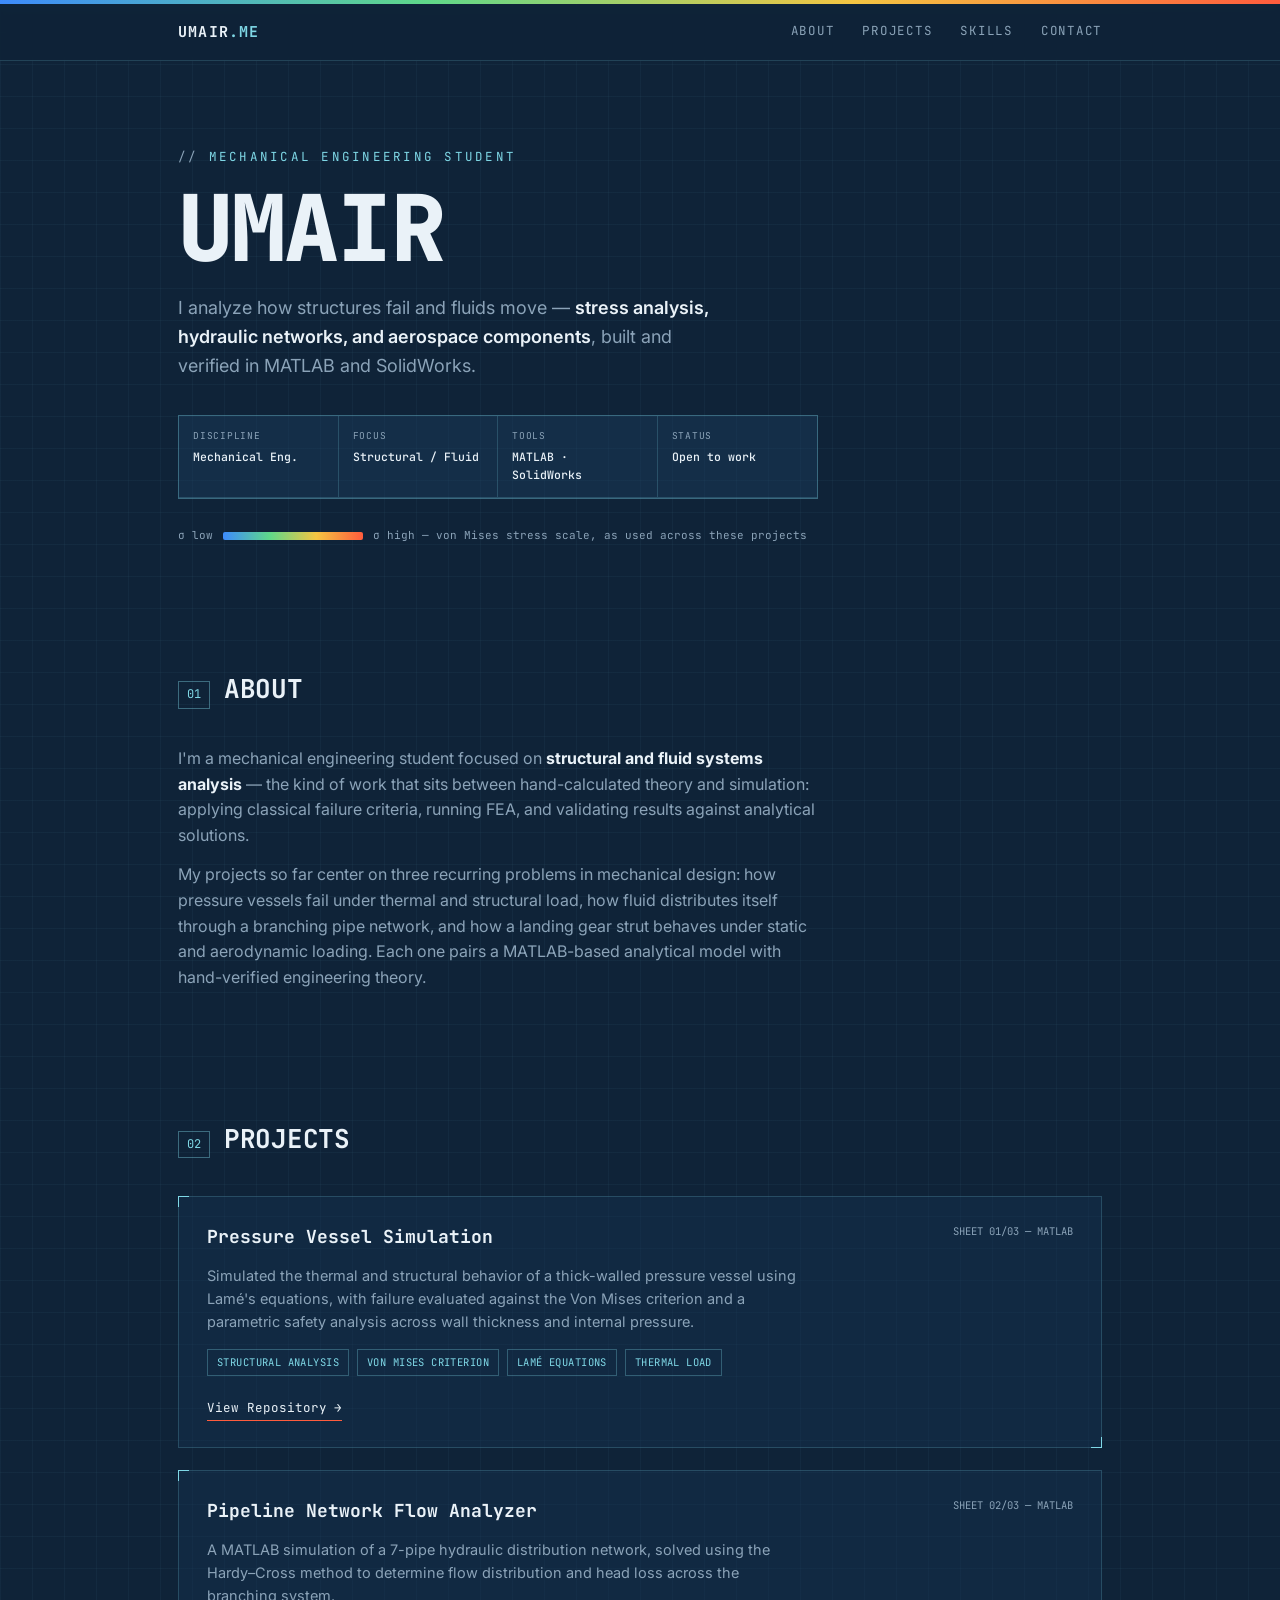
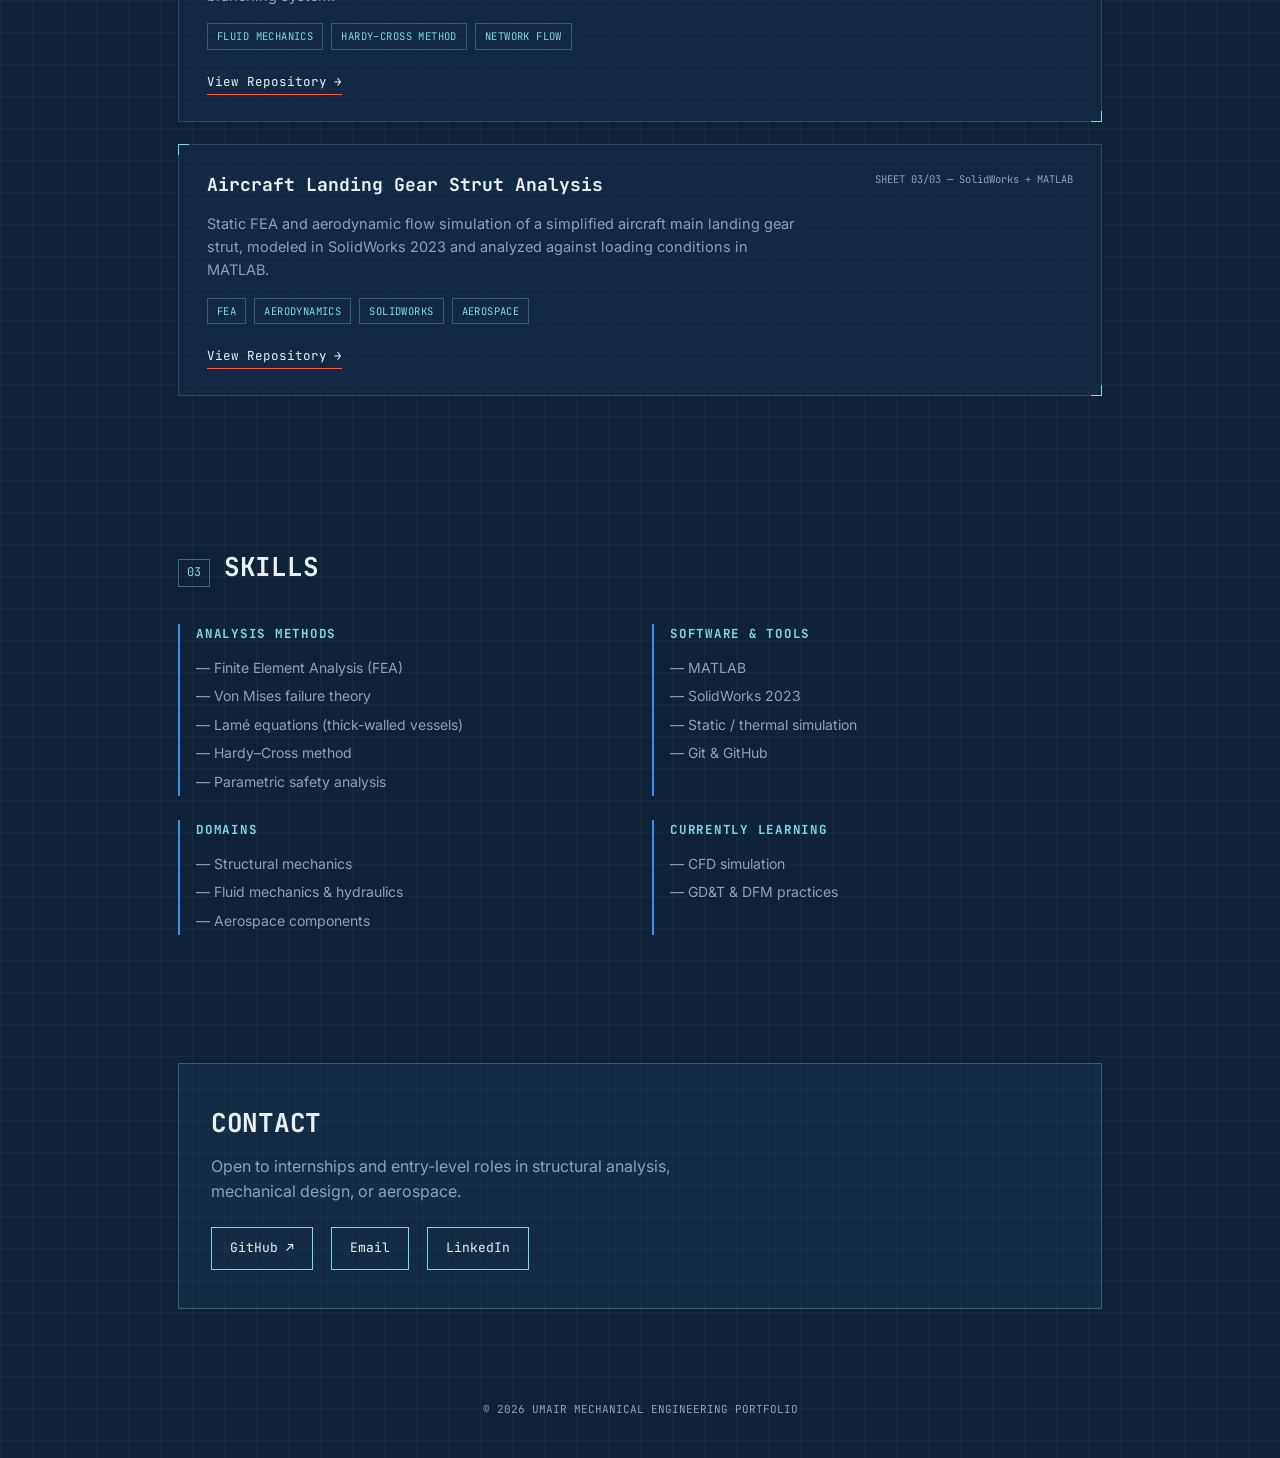
==== index.html @ 6830375a "Add files via upload" ====
<!DOCTYPE html>
<html lang="en">
<head>
<meta charset="UTF-8">
<meta name="viewport" content="width=device-width, initial-scale=1.0">
<title>Umair — Mechanical Engineering Portfolio</title>
<link rel="preconnect" href="https://fonts.googleapis.com">
<link href="https://fonts.googleapis.com/css2?family=JetBrains+Mono:wght@400;500;700;800&family=Inter:wght@400;500;600&display=swap" rel="stylesheet">
<style>
  :root{
    --navy-deep:#0f2338;
    --navy:#153450;
    --navy-light:#1d4266;
    --line:#eaf2f8;
    --cyan:#7fd8e6;
    --steel:#8ba3b8;
    --stress-cold:#3d8bfd;
    --stress-mid:#5fd88a;
    --stress-warm:#f4c542;
    --stress-hot:#ff5c3d;
    --font-mono:'JetBrains Mono', 'Courier New', monospace;
    --font-body:'Inter', -apple-system, sans-serif;
  }

  *{margin:0;padding:0;box-sizing:border-box;}

  @media (prefers-reduced-motion: reduce){
    *{animation-duration:0.01ms !important; transition-duration:0.01ms !important;}
  }

  html{scroll-behavior:smooth;}

  body{
    background:var(--navy-deep);
    color:var(--line);
    font-family:var(--font-body);
    line-height:1.6;
    background-image:
      linear-gradient(rgba(127,216,230,0.045) 1px, transparent 1px),
      linear-gradient(90deg, rgba(127,216,230,0.045) 1px, transparent 1px);
    background-size:32px 32px;
  }

  a{color:inherit;text-decoration:none;}
  a:focus-visible, button:focus-visible{
    outline:2px solid var(--cyan);
    outline-offset:3px;
  }

  .stress-bar{
    height:4px;
    width:100%;
    background:linear-gradient(90deg, var(--stress-cold), var(--stress-mid), var(--stress-warm), var(--stress-hot));
  }

  .wrap{max-width:980px; margin:0 auto; padding:0 28px;}

  /* NAV */
  header.nav{
    position:sticky; top:0; z-index:50;
    background:rgba(15,35,56,0.92);
    backdrop-filter:blur(6px);
    border-bottom:1px solid rgba(127,216,230,0.18);
  }
  .nav-inner{
    display:flex; align-items:center; justify-content:space-between;
    padding:16px 28px;
    max-width:980px; margin:0 auto;
  }
  .nav-logo{
    font-family:var(--font-mono); font-weight:700; letter-spacing:0.08em;
    font-size:15px; color:var(--line);
  }
  .nav-logo span{color:var(--cyan);}
  nav.links{display:flex; gap:28px;}
  nav.links a{
    font-family:var(--font-mono); font-size:12.5px; letter-spacing:0.06em;
    color:var(--steel); text-transform:uppercase;
    position:relative; padding-bottom:3px;
    transition:color 0.2s;
  }
  nav.links a:hover{color:var(--line);}
  nav.links a::after{
    content:''; position:absolute; left:0; bottom:-3px; height:2px; width:0;
    background:linear-gradient(90deg, var(--stress-cold), var(--stress-hot));
    transition:width 0.25s;
  }
  nav.links a:hover::after{width:100%;}

  /* HERO */
  .hero{padding:86px 0 60px;}
  .eyebrow{
    font-family:var(--font-mono); font-size:12.5px; letter-spacing:0.18em;
    color:var(--cyan); text-transform:uppercase; margin-bottom:18px;
    display:flex; align-items:center; gap:10px;
  }
  .eyebrow::before{content:'//'; color:var(--steel);}
  h1.name{
    font-family:var(--font-mono); font-weight:800;
    font-size:clamp(48px, 9vw, 92px);
    line-height:0.95; letter-spacing:-0.02em;
    color:var(--line);
    margin-bottom:22px;
  }
  .tagline{
    font-size:18px; color:var(--steel); max-width:560px; margin-bottom:34px;
  }
  .tagline strong{color:var(--line); font-weight:600;}

  /* TITLE BLOCK - signature element */
  .title-block{
    border:1px solid rgba(127,216,230,0.35);
    background:rgba(29,66,102,0.35);
    display:grid;
    grid-template-columns:repeat(4, 1fr);
    max-width:640px;
    font-family:var(--font-mono);
    font-size:11.5px;
  }
  .title-block .cell{
    padding:12px 14px;
    border-right:1px solid rgba(127,216,230,0.2);
    border-bottom:1px solid rgba(127,216,230,0.2);
  }
  .title-block .cell:nth-child(4n){border-right:none;}
  .title-block .label{
    color:var(--steel); text-transform:uppercase; letter-spacing:0.08em;
    font-size:9.5px; margin-bottom:5px;
  }
  .title-block .val{color:var(--line); font-weight:500;}

  .legend{
    display:flex; align-items:center; gap:10px; margin-top:28px;
    font-family:var(--font-mono); font-size:11px; color:var(--steel);
  }
  .legend .bar{width:140px; height:8px; border-radius:2px;
    background:linear-gradient(90deg, var(--stress-cold), var(--stress-mid), var(--stress-warm), var(--stress-hot));}

  section{padding:64px 0;}
  .section-head{
    display:flex; align-items:baseline; gap:14px; margin-bottom:36px;
  }
  .sheet-no{
    font-family:var(--font-mono); font-size:12px; color:var(--cyan);
    border:1px solid rgba(127,216,230,0.4); padding:3px 8px;
  }
  h2{
    font-family:var(--font-mono); font-size:26px; letter-spacing:-0.01em;
    text-transform:uppercase;
  }

  /* ABOUT */
  .about-text{max-width:640px; color:var(--steel); font-size:16px;}
  .about-text p + p{margin-top:14px;}
  .about-text strong{color:var(--line);}

  /* PROJECTS */
  .project{
    border:1px solid rgba(127,216,230,0.2);
    background:rgba(21,52,80,0.4);
    margin-bottom:22px;
    position:relative;
    transition:border-color 0.25s, transform 0.25s;
  }
  .project:hover{border-color:rgba(127,216,230,0.55); transform:translateY(-2px);}
  .project::before, .project::after{
    content:''; position:absolute; width:10px; height:10px;
    border-top:1px solid var(--cyan); border-left:1px solid var(--cyan);
    top:-1px; left:-1px;
  }
  .project::after{
    top:auto; left:auto; bottom:-1px; right:-1px;
    border-top:none; border-left:none;
    border-bottom:1px solid var(--cyan); border-right:1px solid var(--cyan);
  }
  .project-inner{padding:26px 28px;}
  .project-head{
    display:flex; justify-content:space-between; align-items:flex-start;
    gap:16px; margin-bottom:12px; flex-wrap:wrap;
  }
  .project-title{
    font-family:var(--font-mono); font-size:18px; font-weight:700; color:var(--line);
  }
  .project-sheet{
    font-family:var(--font-mono); font-size:10.5px; color:var(--steel);
    white-space:nowrap;
  }
  .project-desc{color:var(--steel); font-size:14.5px; margin-bottom:16px; max-width:600px;}
  .tags{display:flex; flex-wrap:wrap; gap:8px; margin-bottom:18px;}
  .tag{
    font-family:var(--font-mono); font-size:10.5px; letter-spacing:0.04em;
    padding:4px 9px; border:1px solid rgba(127,216,230,0.3);
    color:var(--cyan); text-transform:uppercase;
  }
  .project-link{
    display:inline-flex; align-items:center; gap:7px;
    font-family:var(--font-mono); font-size:12.5px; color:var(--line);
    border-bottom:1px solid var(--stress-hot); padding-bottom:2px;
  }
  .project-link:hover .arrow{transform:translateX(3px);}
  .arrow{transition:transform 0.2s; display:inline-block;}

  /* SKILLS */
  .skills-grid{
    display:grid; grid-template-columns:repeat(2, 1fr); gap:24px;
  }
  .skill-cat{border-left:2px solid var(--stress-cold); padding-left:16px;}
  .skill-cat h3{
    font-family:var(--font-mono); font-size:12.5px; letter-spacing:0.06em;
    text-transform:uppercase; color:var(--cyan); margin-bottom:10px;
  }
  .skill-cat ul{list-style:none; color:var(--steel); font-size:14px;}
  .skill-cat li{padding:3px 0;}
  .skill-cat li::before{content:'— '; color:var(--steel);}

  /* CONTACT */
  .contact-box{
    border:1px solid rgba(127,216,230,0.3);
    background:rgba(29,66,102,0.3);
    padding:38px 32px;
    text-align:left;
  }
  .contact-box h2{margin-bottom:10px;}
  .contact-box p{color:var(--steel); max-width:480px; margin-bottom:22px;}
  .contact-links{display:flex; gap:18px; flex-wrap:wrap;}
  .contact-links a{
    font-family:var(--font-mono); font-size:13px;
    padding:10px 18px; border:1px solid var(--cyan); color:var(--line);
    transition:background 0.2s;
  }
  .contact-links a:hover{background:rgba(127,216,230,0.12);}

  footer{
    padding:28px 0 40px; text-align:center;
    font-family:var(--font-mono); font-size:11px; color:var(--steel);
  }

  @media (max-width:700px){
    .nav-inner{padding:14px 20px;}
    nav.links{gap:16px;}
    nav.links a{font-size:11px;}
    .title-block{grid-template-columns:repeat(2,1fr);}
    .skills-grid{grid-template-columns:1fr;}
    .hero{padding:56px 0 40px;}
  }
</style>
</head>
<body>

<div class="stress-bar"></div>
<header class="nav">
  <div class="nav-inner">
    <div class="nav-logo">UMAIR<span>.ME</span></div>
    <nav class="links">
      <a href="#about">About</a>
      <a href="#projects">Projects</a>
      <a href="#skills">Skills</a>
      <a href="#contact">Contact</a>
    </nav>
  </div>
</header>

<main class="wrap">

  <section class="hero">
    <div class="eyebrow">Mechanical Engineering Student</div>
    <h1 class="name">UMAIR</h1>
    <p class="tagline">
      I analyze how structures fail and fluids move — <strong>stress analysis, hydraulic networks, and aerospace components</strong>,
      built and verified in MATLAB and SolidWorks.
    </p>

    <div class="title-block">
      <div class="cell"><div class="label">Discipline</div><div class="val">Mechanical Eng.</div></div>
      <div class="cell"><div class="label">Focus</div><div class="val">Structural / Fluid</div></div>
      <div class="cell"><div class="label">Tools</div><div class="val">MATLAB · SolidWorks</div></div>
      <div class="cell"><div class="label">Status</div><div class="val">Open to work</div></div>
    </div>

    <div class="legend">
      <span>σ low</span>
      <div class="bar"></div>
      <span>σ high — von Mises stress scale, as used across these projects</span>
    </div>
  </section>

  <section id="about">
    <div class="section-head">
      <span class="sheet-no">01</span>
      <h2>About</h2>
    </div>
    <div class="about-text">
      <p>I'm a mechanical engineering student focused on <strong>structural and fluid systems analysis</strong> —
      the kind of work that sits between hand-calculated theory and simulation: applying classical failure
      criteria, running FEA, and validating results against analytical solutions.</p>
      <p>My projects so far center on three recurring problems in mechanical design: how pressure vessels fail
      under thermal and structural load, how fluid distributes itself through a branching pipe network, and how
      a landing gear strut behaves under static and aerodynamic loading. Each one pairs a MATLAB-based analytical
      model with hand-verified engineering theory.</p>
    </div>
  </section>

  <section id="projects">
    <div class="section-head">
      <span class="sheet-no">02</span>
      <h2>Projects</h2>
    </div>

    <div class="project">
      <div class="project-inner">
        <div class="project-head">
          <div class="project-title">Pressure Vessel Simulation</div>
          <div class="project-sheet">SHEET 01/03 — MATLAB</div>
        </div>
        <p class="project-desc">
          Simulated the thermal and structural behavior of a thick-walled pressure vessel using Lamé's
          equations, with failure evaluated against the Von Mises criterion and a parametric safety analysis
          across wall thickness and internal pressure.
        </p>
        <div class="tags">
          <span class="tag">Structural Analysis</span>
          <span class="tag">Von Mises Criterion</span>
          <span class="tag">Lamé Equations</span>
          <span class="tag">Thermal Load</span>
        </div>
        <a class="project-link" href="https://github.com/umairamir1305/pressure-vessel-simulation" target="_blank" rel="noopener">
          View Repository <span class="arrow">→</span>
        </a>
      </div>
    </div>

    <div class="project">
      <div class="project-inner">
        <div class="project-head">
          <div class="project-title">Pipeline Network Flow Analyzer</div>
          <div class="project-sheet">SHEET 02/03 — MATLAB</div>
        </div>
        <p class="project-desc">
          A MATLAB simulation of a 7-pipe hydraulic distribution network, solved using the Hardy–Cross
          method to determine flow distribution and head loss across the branching system.
        </p>
        <div class="tags">
          <span class="tag">Fluid Mechanics</span>
          <span class="tag">Hardy–Cross Method</span>
          <span class="tag">Network Flow</span>
        </div>
        <a class="project-link" href="https://github.com/umairamir1305/pipeline-network-flow-analyzer" target="_blank" rel="noopener">
          View Repository <span class="arrow">→</span>
        </a>
      </div>
    </div>

    <div class="project">
      <div class="project-inner">
        <div class="project-head">
          <div class="project-title">Aircraft Landing Gear Strut Analysis</div>
          <div class="project-sheet">SHEET 03/03 — SolidWorks + MATLAB</div>
        </div>
        <p class="project-desc">
          Static FEA and aerodynamic flow simulation of a simplified aircraft main landing gear strut,
          modeled in SolidWorks 2023 and analyzed against loading conditions in MATLAB.
        </p>
        <div class="tags">
          <span class="tag">FEA</span>
          <span class="tag">Aerodynamics</span>
          <span class="tag">SolidWorks</span>
          <span class="tag">Aerospace</span>
        </div>
        <a class="project-link" href="https://github.com/umairamir1305/aircraft-landing-gear-strut-analysis" target="_blank" rel="noopener">
          View Repository <span class="arrow">→</span>
        </a>
      </div>
    </div>
  </section>

  <section id="skills">
    <div class="section-head">
      <span class="sheet-no">03</span>
      <h2>Skills</h2>
    </div>
    <div class="skills-grid">
      <div class="skill-cat">
        <h3>Analysis Methods</h3>
        <ul>
          <li>Finite Element Analysis (FEA)</li>
          <li>Von Mises failure theory</li>
          <li>Lamé equations (thick-walled vessels)</li>
          <li>Hardy–Cross method</li>
          <li>Parametric safety analysis</li>
        </ul>
      </div>
      <div class="skill-cat">
        <h3>Software & Tools</h3>
        <ul>
          <li>MATLAB</li>
          <li>SolidWorks 2023</li>
          <li>Static / thermal simulation</li>
          <li>Git &amp; GitHub</li>
        </ul>
      </div>
      <div class="skill-cat">
        <h3>Domains</h3>
        <ul>
          <li>Structural mechanics</li>
          <li>Fluid mechanics &amp; hydraulics</li>
          <li>Aerospace components</li>
        </ul>
      </div>
      <div class="skill-cat">
        <h3>Currently Learning</h3>
        <ul>
          <li>CFD simulation</li>
          <li>GD&amp;T &amp; DFM practices</li>
        </ul>
      </div>
    </div>
  </section>

  <section id="contact">
    <div class="contact-box">
      <h2>Contact</h2>
      <p>Open to internships and entry-level roles in structural analysis, mechanical design, or aerospace.</p>
      <div class="contact-links">
        <a href="https://github.com/umairamir1305" target="_blank" rel="noopener">GitHub ↗</a>
        <a href="mailto:umairamir1305@gmail.com">Email</a>
        <a href="#" onclick="return false;">LinkedIn </a>
      </div>
    </div>
  </section>

</main>

<footer>© 2026 UMAIR MECHANICAL ENGINEERING PORTFOLIO</footer>

</body>
</html>
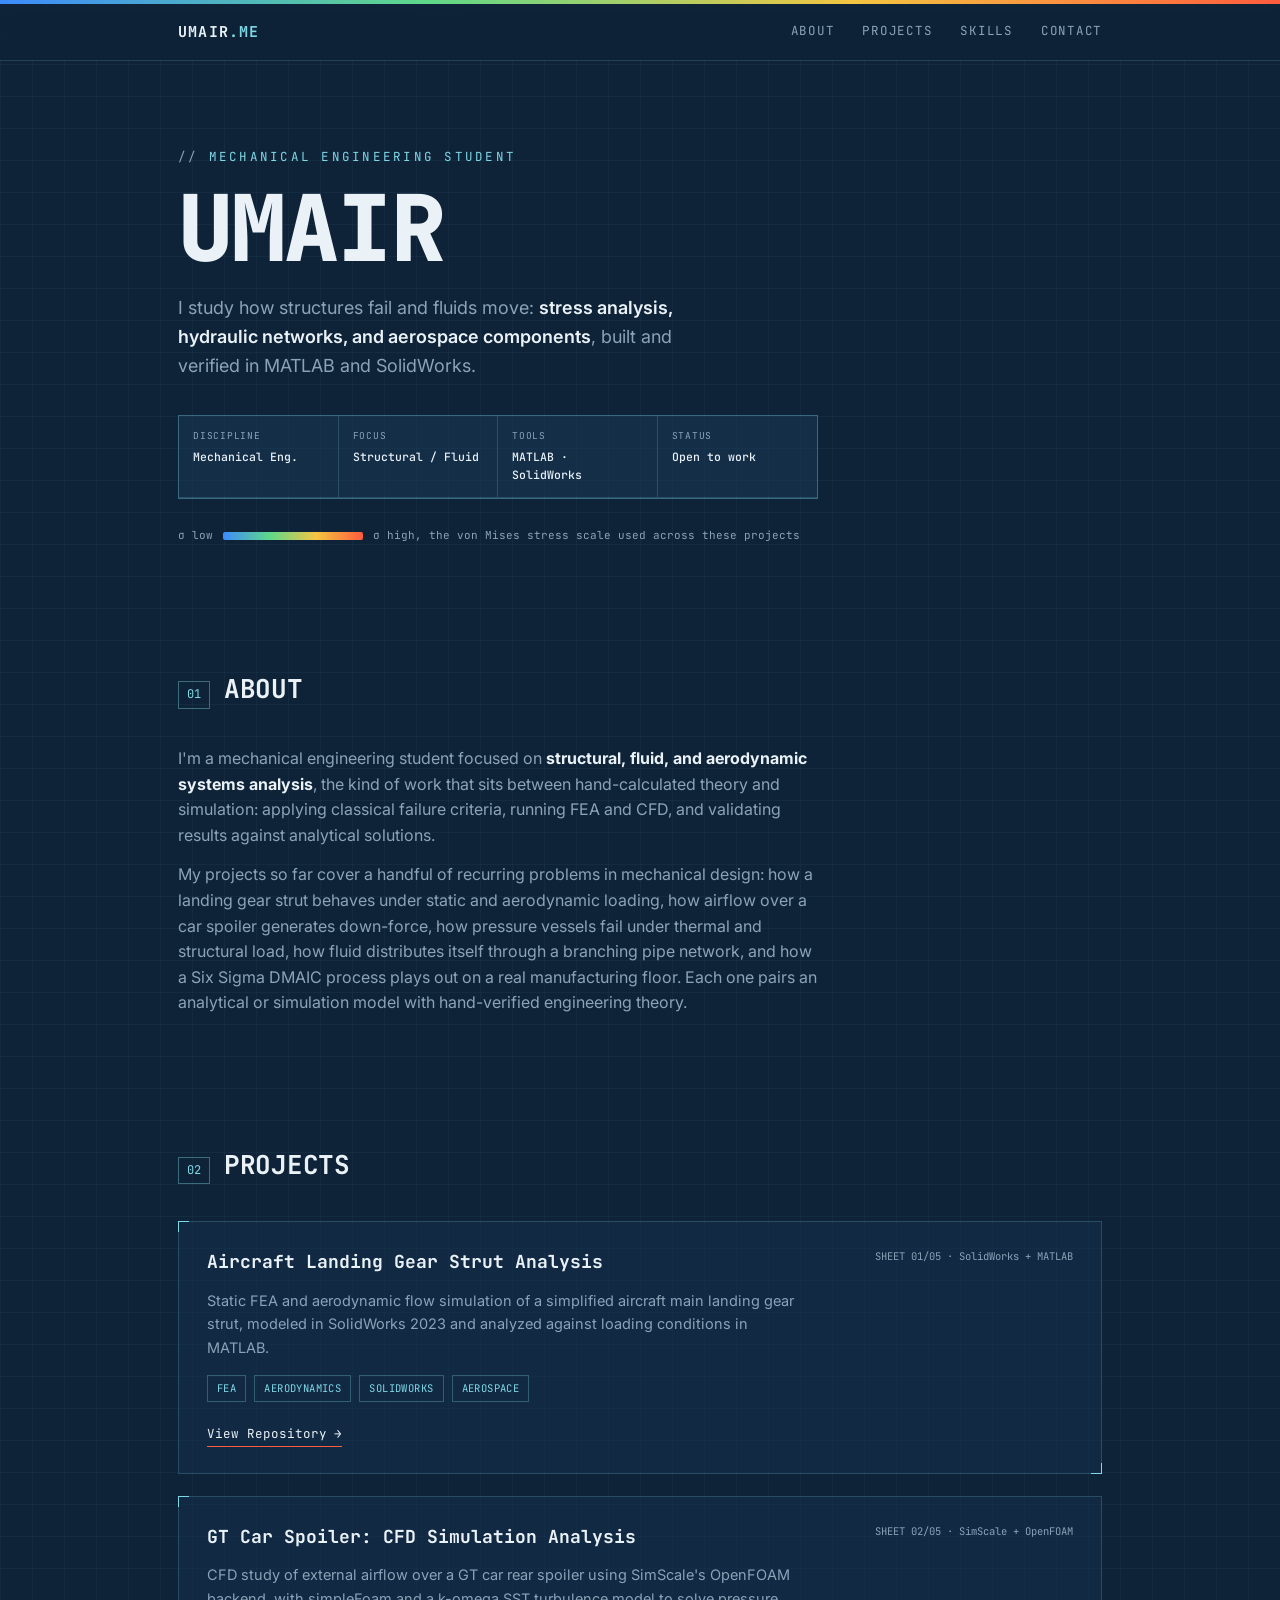
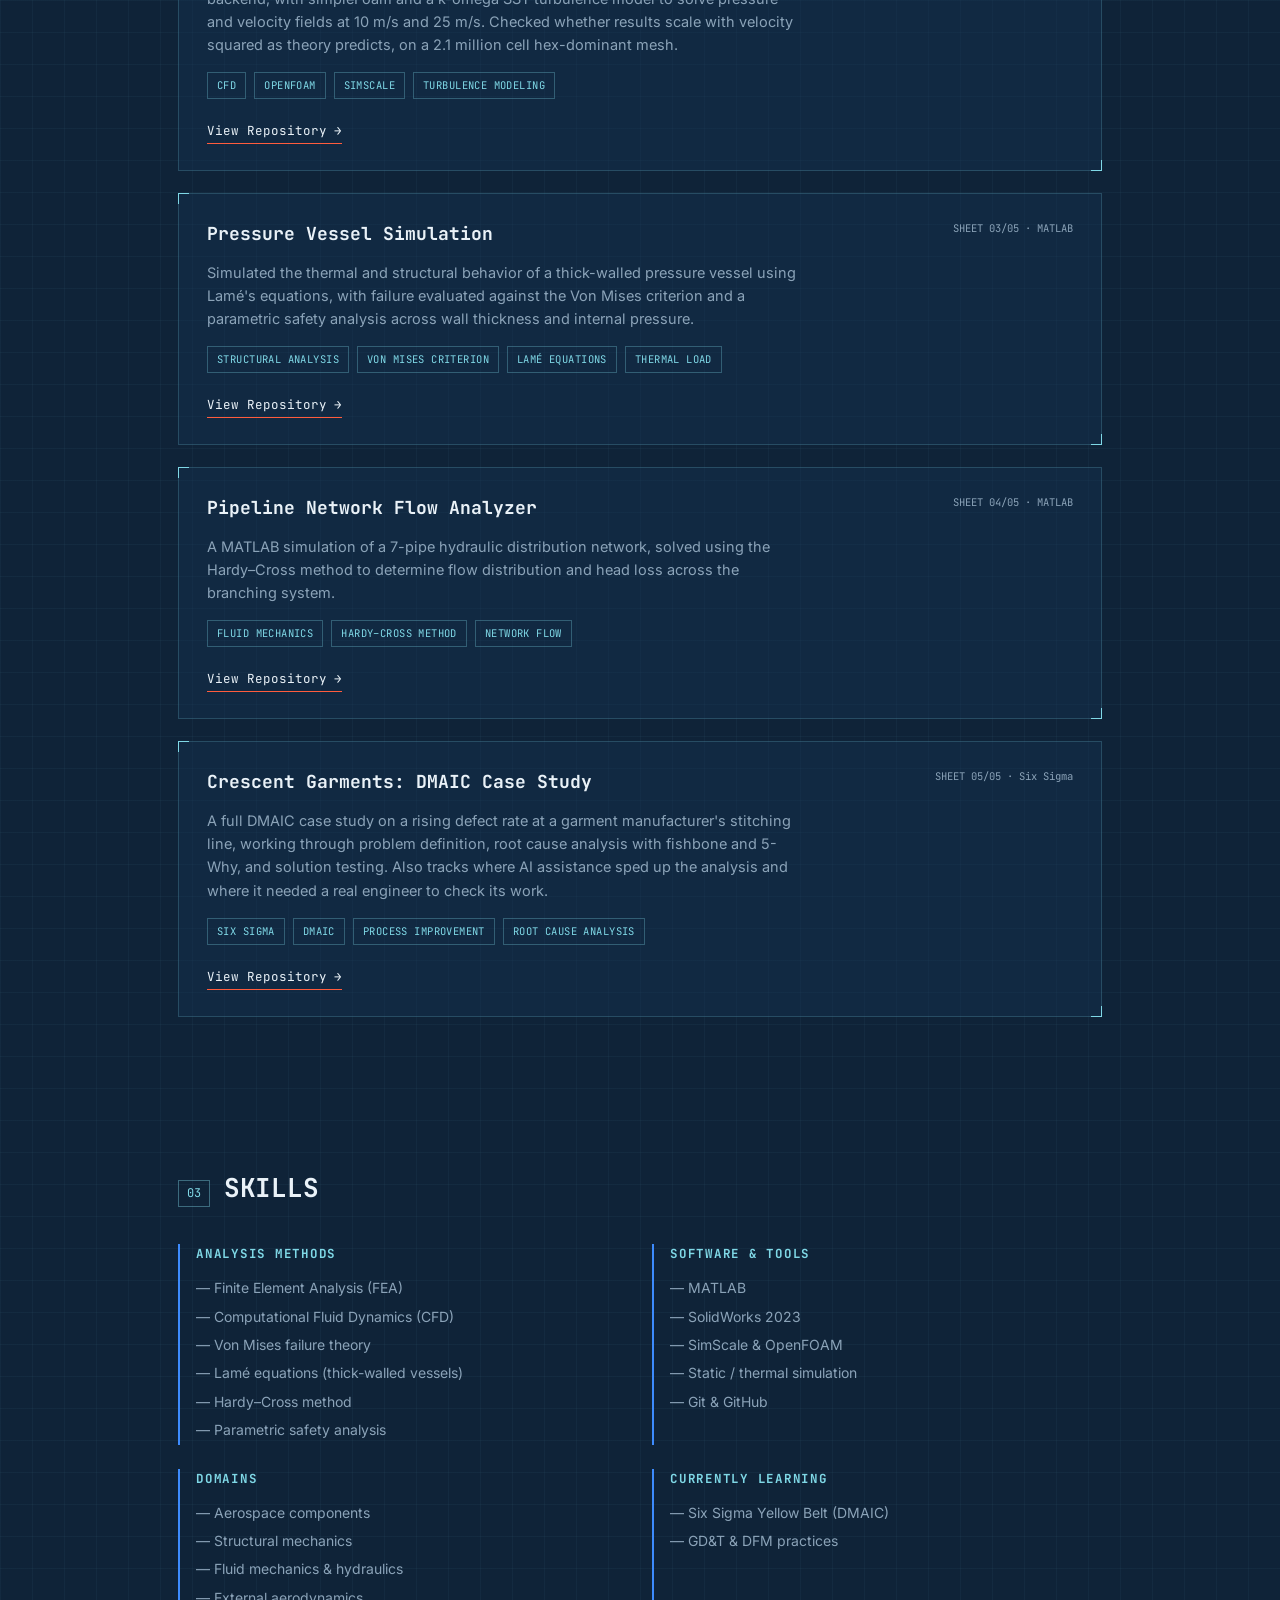
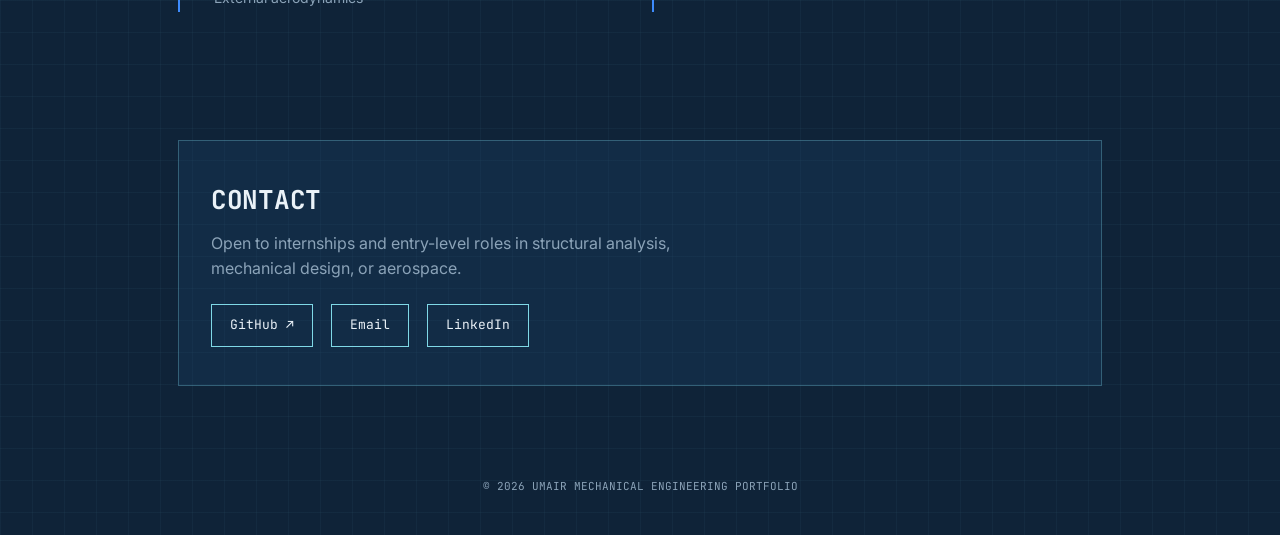
==== commit 3f1796b2: "Add files via upload" ====
--- a/index.html
+++ b/index.html
@@ -3,7 +3,7 @@
 <head>
 <meta charset="UTF-8">
 <meta name="viewport" content="width=device-width, initial-scale=1.0">
-<title>Umair — Mechanical Engineering Portfolio</title>
+<title>Umair, Mechanical Engineering Portfolio</title>
 <link rel="preconnect" href="https://fonts.googleapis.com">
 <link href="https://fonts.googleapis.com/css2?family=JetBrains+Mono:wght@400;500;700;800&family=Inter:wght@400;500;600&display=swap" rel="stylesheet">
 <style>
@@ -266,7 +266,7 @@
     <div class="eyebrow">Mechanical Engineering Student</div>
     <h1 class="name">UMAIR</h1>
     <p class="tagline">
-      I analyze how structures fail and fluids move — <strong>stress analysis, hydraulic networks, and aerospace components</strong>,
+      I study how structures fail and fluids move: <strong>stress analysis, hydraulic networks, and aerospace components</strong>,
       built and verified in MATLAB and SolidWorks.
     </p>
 
@@ -280,7 +280,7 @@
     <div class="legend">
       <span>σ low</span>
       <div class="bar"></div>
-      <span>σ high — von Mises stress scale, as used across these projects</span>
+      <span>σ high, the von Mises stress scale used across these projects</span>
     </div>
   </section>
 
@@ -290,13 +290,14 @@
       <h2>About</h2>
     </div>
     <div class="about-text">
-      <p>I'm a mechanical engineering student focused on <strong>structural and fluid systems analysis</strong> —
-      the kind of work that sits between hand-calculated theory and simulation: applying classical failure
-      criteria, running FEA, and validating results against analytical solutions.</p>
-      <p>My projects so far center on three recurring problems in mechanical design: how pressure vessels fail
-      under thermal and structural load, how fluid distributes itself through a branching pipe network, and how
-      a landing gear strut behaves under static and aerodynamic loading. Each one pairs a MATLAB-based analytical
-      model with hand-verified engineering theory.</p>
+      <p>I'm a mechanical engineering student focused on <strong>structural, fluid, and aerodynamic systems
+      analysis</strong>, the kind of work that sits between hand-calculated theory and simulation: applying
+      classical failure criteria, running FEA and CFD, and validating results against analytical solutions.</p>
+      <p>My projects so far cover a handful of recurring problems in mechanical design: how a landing gear strut
+      behaves under static and aerodynamic loading, how airflow over a car spoiler generates down-force, how
+      pressure vessels fail under thermal and structural load, how fluid distributes itself through a branching
+      pipe network, and how a Six Sigma DMAIC process plays out on a real manufacturing floor. Each one pairs an
+      analytical or simulation model with hand-verified engineering theory.</p>
     </div>
   </section>
 
@@ -309,8 +310,54 @@
     <div class="project">
       <div class="project-inner">
         <div class="project-head">
+          <div class="project-title">Aircraft Landing Gear Strut Analysis</div>
+          <div class="project-sheet">SHEET 01/05 · SolidWorks + MATLAB</div>
+        </div>
+        <p class="project-desc">
+          Static FEA and aerodynamic flow simulation of a simplified aircraft main landing gear strut,
+          modeled in SolidWorks 2023 and analyzed against loading conditions in MATLAB.
+        </p>
+        <div class="tags">
+          <span class="tag">FEA</span>
+          <span class="tag">Aerodynamics</span>
+          <span class="tag">SolidWorks</span>
+          <span class="tag">Aerospace</span>
+        </div>
+        <a class="project-link" href="https://github.com/umairamir1305/aircraft-landing-gear-strut-analysis" target="_blank" rel="noopener">
+          View Repository <span class="arrow">→</span>
+        </a>
+      </div>
+    </div>
+
+    <div class="project">
+      <div class="project-inner">
+        <div class="project-head">
+          <div class="project-title">GT Car Spoiler: CFD Simulation Analysis</div>
+          <div class="project-sheet">SHEET 02/05 · SimScale + OpenFOAM</div>
+        </div>
+        <p class="project-desc">
+          CFD study of external airflow over a GT car rear spoiler using SimScale's OpenFOAM backend, with
+          simpleFoam and a k-omega SST turbulence model to solve pressure and velocity fields at 10 m/s and
+          25 m/s. Checked whether results scale with velocity squared as theory predicts, on a 2.1 million
+          cell hex-dominant mesh.
+        </p>
+        <div class="tags">
+          <span class="tag">CFD</span>
+          <span class="tag">OpenFOAM</span>
+          <span class="tag">SimScale</span>
+          <span class="tag">Turbulence Modeling</span>
+        </div>
+        <a class="project-link" href="https://github.com/umairamir1305/cfd-spoiler-analysis" target="_blank" rel="noopener">
+          View Repository <span class="arrow">→</span>
+        </a>
+      </div>
+    </div>
+
+    <div class="project">
+      <div class="project-inner">
+        <div class="project-head">
           <div class="project-title">Pressure Vessel Simulation</div>
-          <div class="project-sheet">SHEET 01/03 — MATLAB</div>
+          <div class="project-sheet">SHEET 03/05 · MATLAB</div>
         </div>
         <p class="project-desc">
           Simulated the thermal and structural behavior of a thick-walled pressure vessel using Lamé's
@@ -333,7 +380,7 @@
       <div class="project-inner">
         <div class="project-head">
           <div class="project-title">Pipeline Network Flow Analyzer</div>
-          <div class="project-sheet">SHEET 02/03 — MATLAB</div>
+          <div class="project-sheet">SHEET 04/05 · MATLAB</div>
         </div>
         <p class="project-desc">
           A MATLAB simulation of a 7-pipe hydraulic distribution network, solved using the Hardy–Cross
@@ -353,20 +400,21 @@
     <div class="project">
       <div class="project-inner">
         <div class="project-head">
-          <div class="project-title">Aircraft Landing Gear Strut Analysis</div>
-          <div class="project-sheet">SHEET 03/03 — SolidWorks + MATLAB</div>
+          <div class="project-title">Crescent Garments: DMAIC Case Study</div>
+          <div class="project-sheet">SHEET 05/05 · Six Sigma</div>
         </div>
         <p class="project-desc">
-          Static FEA and aerodynamic flow simulation of a simplified aircraft main landing gear strut,
-          modeled in SolidWorks 2023 and analyzed against loading conditions in MATLAB.
+          A full DMAIC case study on a rising defect rate at a garment manufacturer's stitching line, working
+          through problem definition, root cause analysis with fishbone and 5-Why, and solution testing.
+          Also tracks where AI assistance sped up the analysis and where it needed a real engineer to check its work.
         </p>
         <div class="tags">
-          <span class="tag">FEA</span>
-          <span class="tag">Aerodynamics</span>
-          <span class="tag">SolidWorks</span>
-          <span class="tag">Aerospace</span>
-        </div>
-        <a class="project-link" href="https://github.com/umairamir1305/aircraft-landing-gear-strut-analysis" target="_blank" rel="noopener">
+          <span class="tag">Six Sigma</span>
+          <span class="tag">DMAIC</span>
+          <span class="tag">Process Improvement</span>
+          <span class="tag">Root Cause Analysis</span>
+        </div>
+        <a class="project-link" href="https://github.com/umairamir1305/crescent-garments-case-study" target="_blank" rel="noopener">
           View Repository <span class="arrow">→</span>
         </a>
       </div>
@@ -383,6 +431,7 @@
         <h3>Analysis Methods</h3>
         <ul>
           <li>Finite Element Analysis (FEA)</li>
+          <li>Computational Fluid Dynamics (CFD)</li>
           <li>Von Mises failure theory</li>
           <li>Lamé equations (thick-walled vessels)</li>
           <li>Hardy–Cross method</li>
@@ -394,6 +443,7 @@
         <ul>
           <li>MATLAB</li>
           <li>SolidWorks 2023</li>
+          <li>SimScale &amp; OpenFOAM</li>
           <li>Static / thermal simulation</li>
           <li>Git &amp; GitHub</li>
         </ul>
@@ -401,15 +451,16 @@
       <div class="skill-cat">
         <h3>Domains</h3>
         <ul>
+          <li>Aerospace components</li>
           <li>Structural mechanics</li>
           <li>Fluid mechanics &amp; hydraulics</li>
-          <li>Aerospace components</li>
+          <li>External aerodynamics</li>
         </ul>
       </div>
       <div class="skill-cat">
         <h3>Currently Learning</h3>
         <ul>
-          <li>CFD simulation</li>
+          <li>Six Sigma Yellow Belt (DMAIC)</li>
           <li>GD&amp;T &amp; DFM practices</li>
         </ul>
       </div>
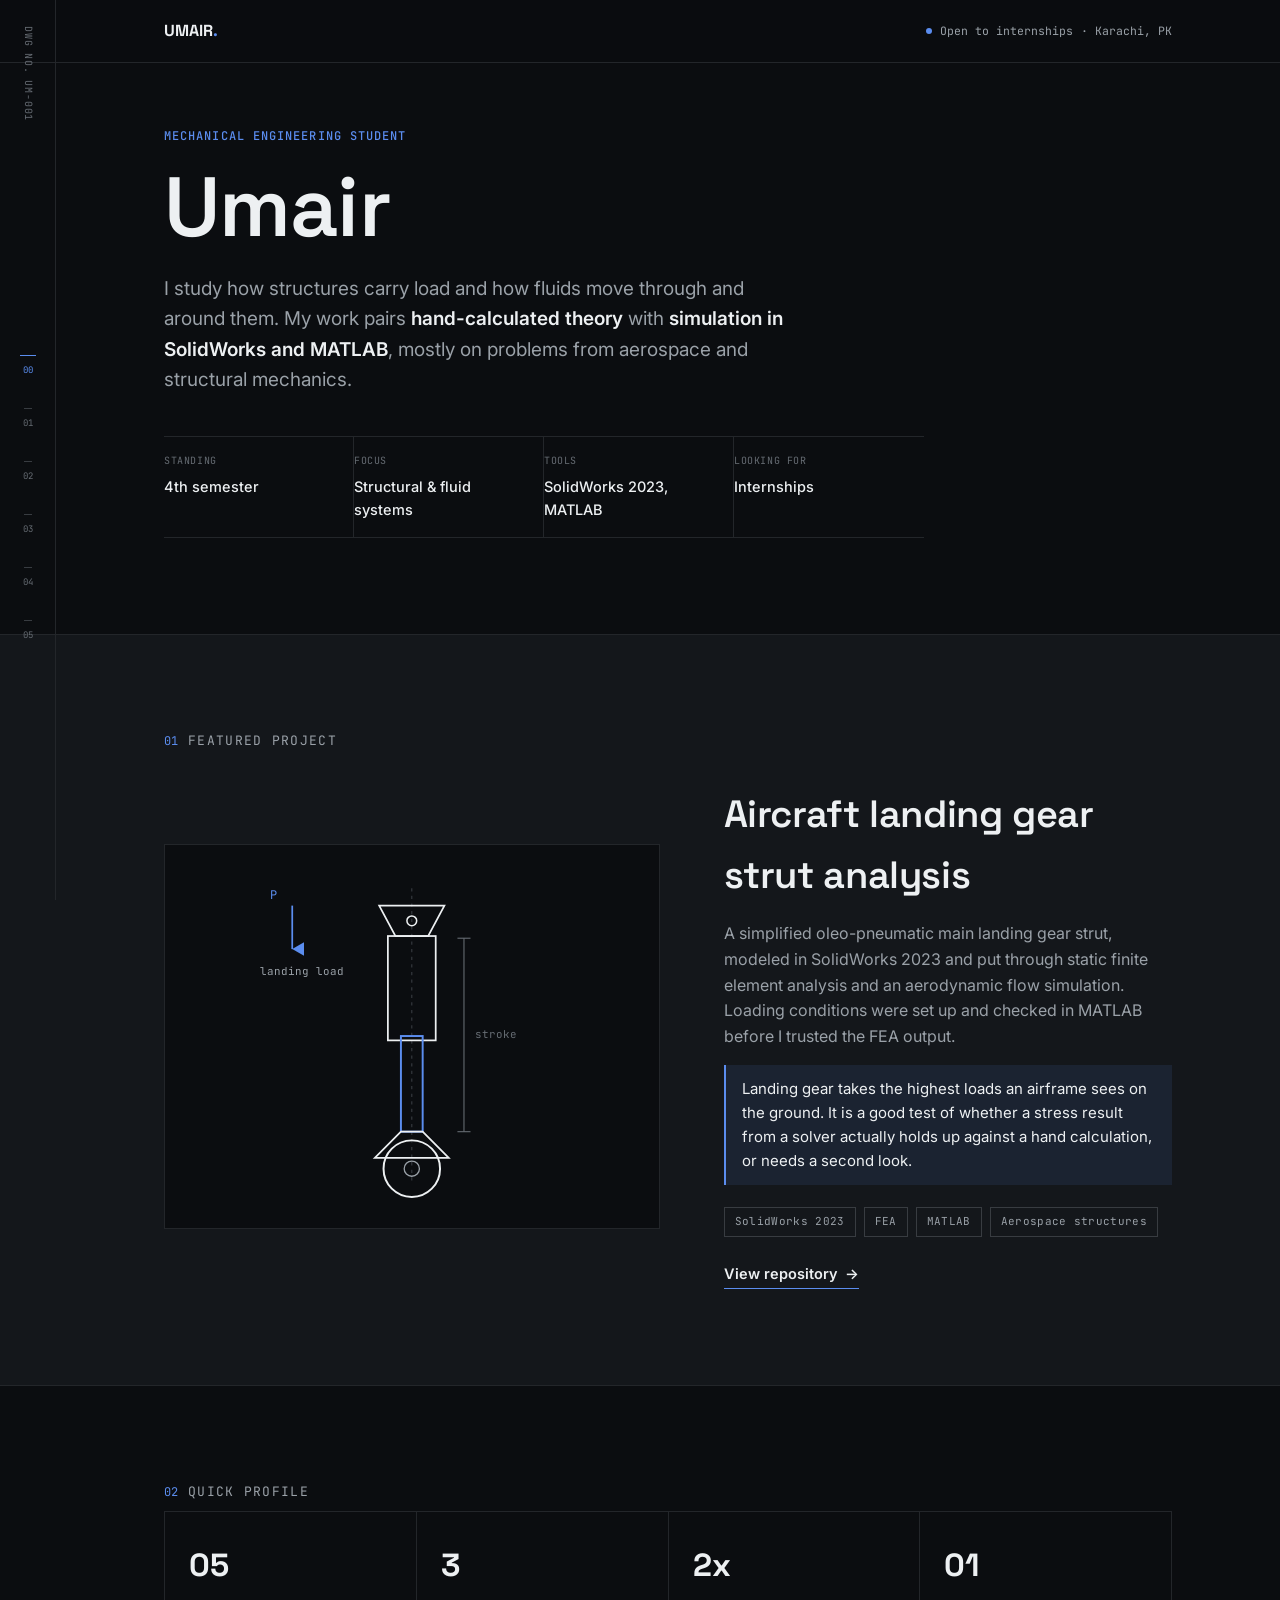
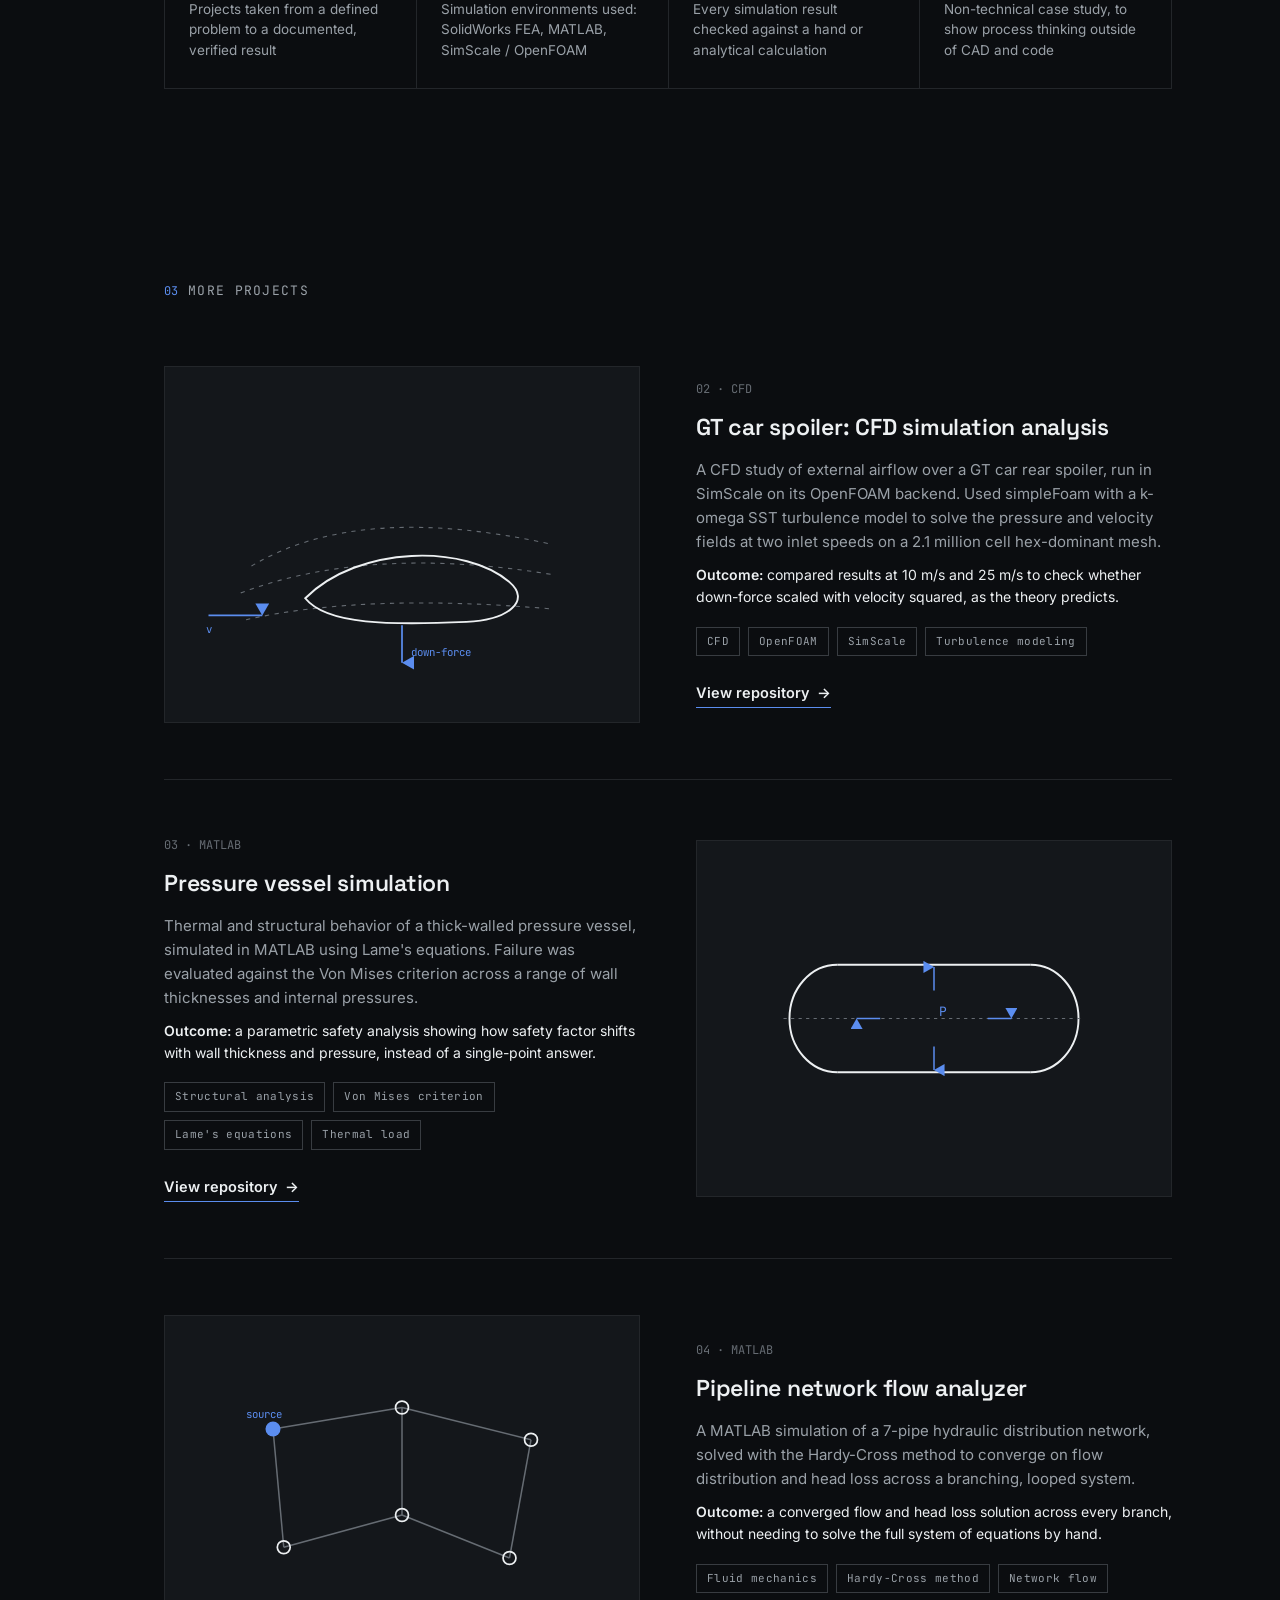
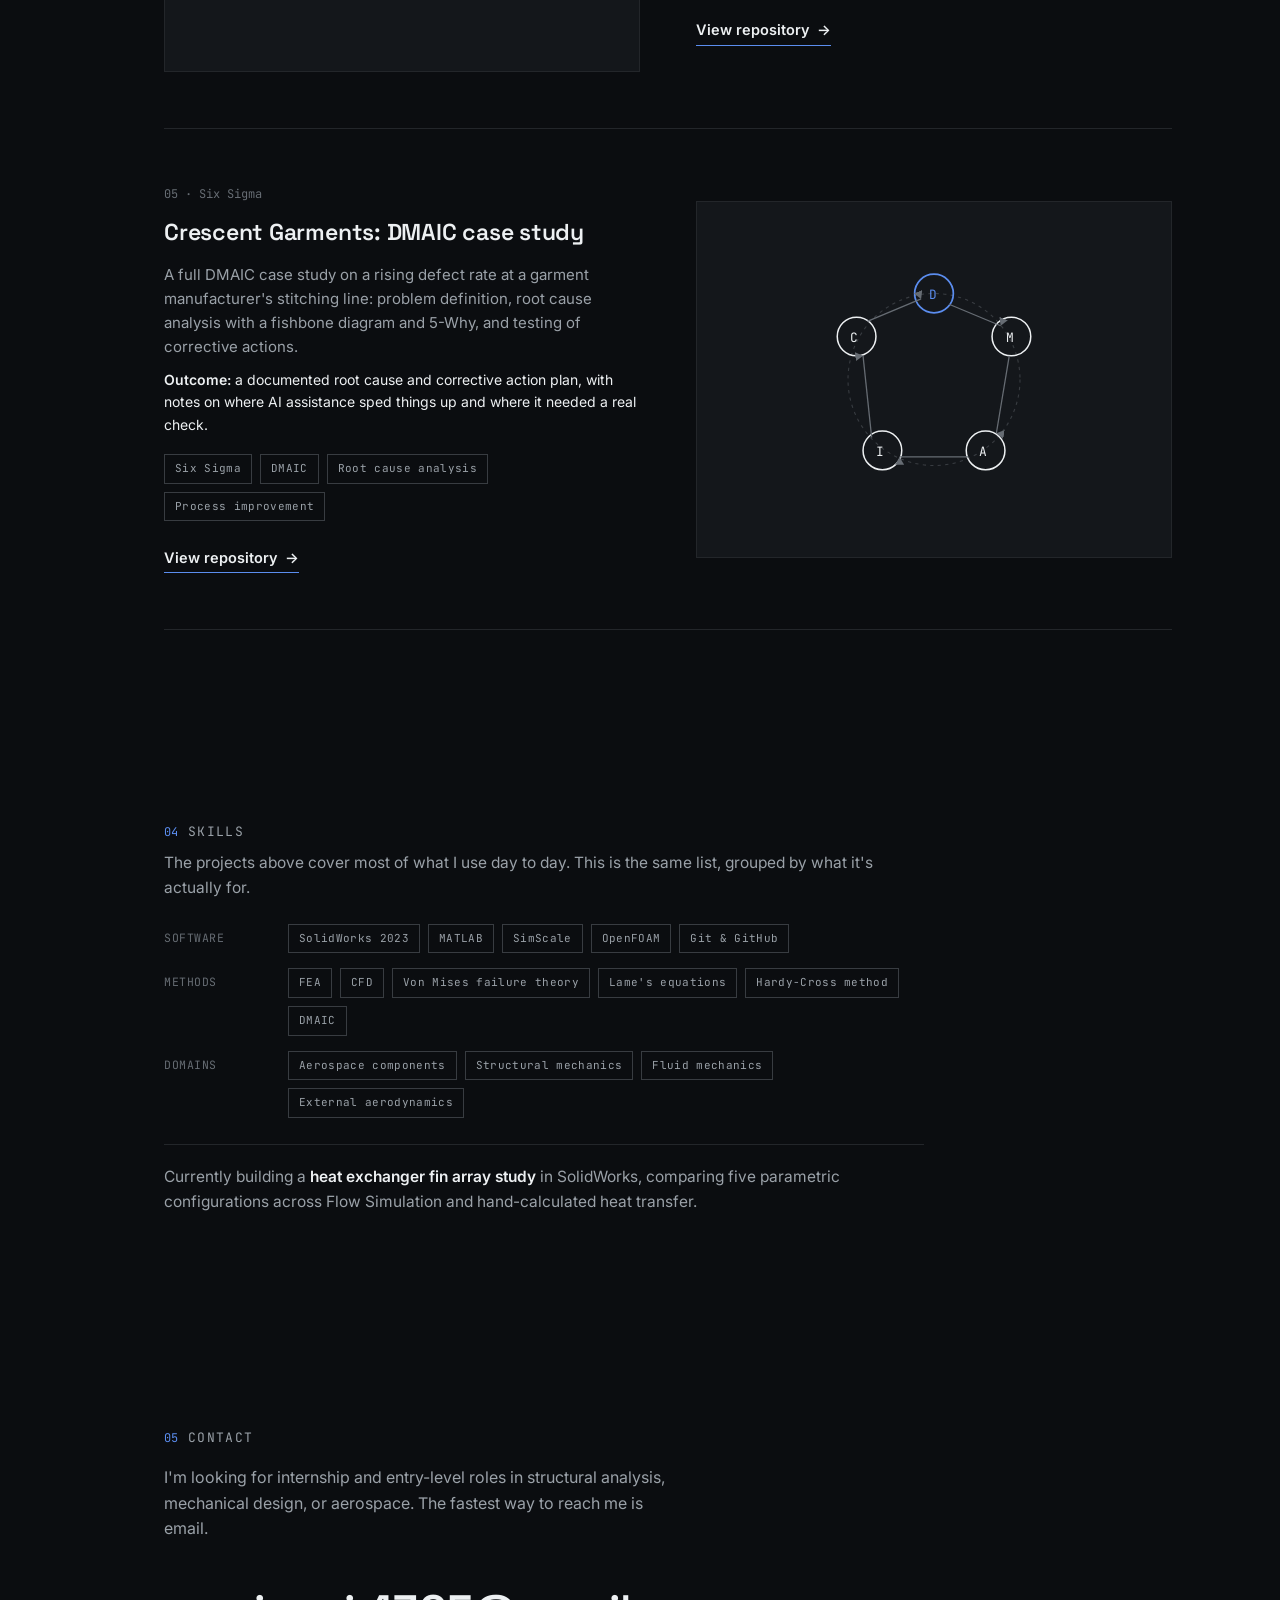
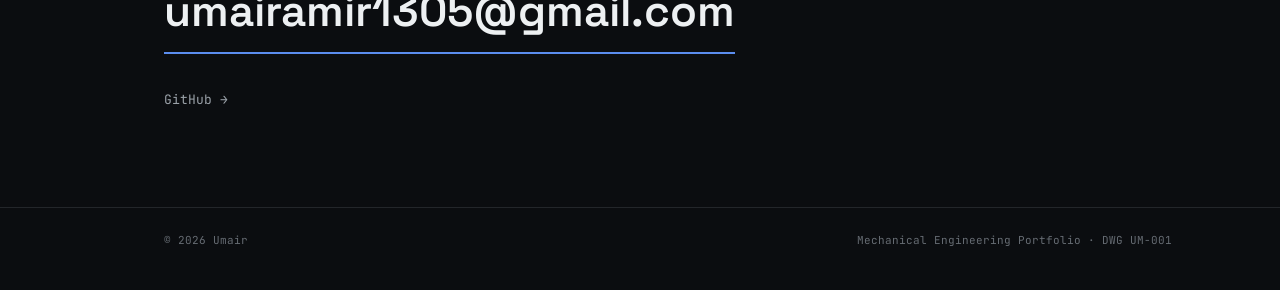
==== commit 6c375c39: "index.html" ====
--- a/index.html
+++ b/index.html
@@ -3,485 +3,746 @@
 <head>
 <meta charset="UTF-8">
 <meta name="viewport" content="width=device-width, initial-scale=1.0">
-<title>Umair, Mechanical Engineering Portfolio</title>
+<title>Umair | Mechanical Engineering Portfolio</title>
+<meta name="description" content="Umair, mechanical engineering student. Structural and fluid systems analysis in SolidWorks and MATLAB, with a focus on aerospace and structural mechanics.">
 <link rel="preconnect" href="https://fonts.googleapis.com">
-<link href="https://fonts.googleapis.com/css2?family=JetBrains+Mono:wght@400;500;700;800&family=Inter:wght@400;500;600&display=swap" rel="stylesheet">
+<link rel="preconnect" href="https://fonts.gstatic.com" crossorigin>
+<link href="https://fonts.googleapis.com/css2?family=Space+Grotesk:wght@500;600;700&family=Inter:wght@400;500;600;700&family=JetBrains+Mono:wght@400;500&display=swap" rel="stylesheet">
 <style>
+
+  /* ===================== TOKENS ===================== */
   :root{
-    --navy-deep:#0f2338;
-    --navy:#153450;
-    --navy-light:#1d4266;
-    --line:#eaf2f8;
-    --cyan:#7fd8e6;
-    --steel:#8ba3b8;
-    --stress-cold:#3d8bfd;
-    --stress-mid:#5fd88a;
-    --stress-warm:#f4c542;
-    --stress-hot:#ff5c3d;
+    --paper:#0b0d10;
+    --paper-alt:#14171b;
+    --ink:#edf0f2;
+    --ink-soft:#9aa1a8;
+    --ink-faint:#666c73;
+    --line:#23262a;
+    --line-strong:#383c41;
+    --accent:#5b8def;
+    --accent-soft:rgba(91,141,239,0.10);
+    --accent-line:rgba(91,141,239,0.38);
+
+    --font-display:'Space Grotesk', 'Inter', sans-serif;
+    --font-body:'Inter', -apple-system, sans-serif;
     --font-mono:'JetBrains Mono', 'Courier New', monospace;
-    --font-body:'Inter', -apple-system, sans-serif;
+
+    --rail-w:56px;
+    --edge:28px;
   }
 
   *{margin:0;padding:0;box-sizing:border-box;}
 
   @media (prefers-reduced-motion: reduce){
-    *{animation-duration:0.01ms !important; transition-duration:0.01ms !important;}
+    *{animation-duration:0.01ms !important; transition-duration:0.01ms !important; scroll-behavior:auto !important;}
   }
 
   html{scroll-behavior:smooth;}
 
   body{
-    background:var(--navy-deep);
-    color:var(--line);
+    background:var(--paper);
+    color:var(--ink);
     font-family:var(--font-body);
     line-height:1.6;
-    background-image:
-      linear-gradient(rgba(127,216,230,0.045) 1px, transparent 1px),
-      linear-gradient(90deg, rgba(127,216,230,0.045) 1px, transparent 1px);
-    background-size:32px 32px;
-  }
-
-  a{color:inherit;text-decoration:none;}
-  a:focus-visible, button:focus-visible{
-    outline:2px solid var(--cyan);
-    outline-offset:3px;
-  }
-
-  .stress-bar{
-    height:4px;
-    width:100%;
-    background:linear-gradient(90deg, var(--stress-cold), var(--stress-mid), var(--stress-warm), var(--stress-hot));
-  }
-
-  .wrap{max-width:980px; margin:0 auto; padding:0 28px;}
-
-  /* NAV */
-  header.nav{
+    font-size:16px;
+    -webkit-font-smoothing:antialiased;
+  }
+
+  a{color:inherit; text-decoration:none;}
+  a:focus-visible, button:focus-visible{outline:2px solid var(--accent); outline-offset:3px;}
+
+  img, svg{display:block; max-width:100%;}
+
+  .eyebrow{
+    font-family:var(--font-mono); font-size:12px; letter-spacing:0.09em;
+    text-transform:uppercase; color:var(--accent); font-weight:500;
+  }
+
+  h1,h2,h3{font-family:var(--font-display); font-weight:600; color:var(--ink); letter-spacing:-0.01em;}
+
+  .reveal{opacity:0; transform:translateY(14px); transition:opacity 0.6s ease, transform 0.6s ease;}
+  .reveal.is-visible{opacity:1; transform:translateY(0);}
+
+  /* ===================== LAYOUT SHELL ===================== */
+  .shell{
+    max-width:1120px;
+    margin:0 auto;
+    padding-left:calc(var(--rail-w) + var(--edge));
+    padding-right:var(--edge);
+  }
+
+  @media (max-width:900px){
+    :root{--rail-w:0px; --edge:22px;}
+  }
+
+  /* ===================== SIDE RAIL (signature element) ===================== */
+  .rail{
+    position:fixed; top:0; left:0; bottom:0; width:var(--rail-w);
+    border-right:1px solid var(--line);
+    z-index:60;
+    display:flex; flex-direction:column; align-items:center;
+    padding:26px 0;
+  }
+  .rail-mark{
+    font-family:var(--font-mono); font-size:10px; color:var(--ink-faint);
+    writing-mode:vertical-rl; text-orientation:mixed; letter-spacing:0.08em;
+    margin-bottom:auto;
+  }
+  .rail-scale{
+    flex:1; width:100%; display:flex; flex-direction:column; align-items:center;
+    justify-content:center; gap:0; position:relative;
+  }
+  .rail-dot{
+    width:100%; display:flex; flex-direction:column; align-items:center;
+    padding:16px 0; cursor:pointer; background:none; border:none;
+  }
+  .rail-dot .tick{
+    width:8px; height:1px; background:var(--line-strong);
+    transition:background 0.2s, width 0.2s;
+  }
+  .rail-dot[aria-current="true"] .tick{background:var(--accent); width:16px;}
+  .rail-dot .num{
+    font-family:var(--font-mono); font-size:9px; color:var(--ink-faint);
+    margin-top:8px; transition:color 0.2s;
+  }
+  .rail-dot[aria-current="true"] .num{color:var(--accent);}
+  @media (max-width:900px){ .rail{display:none;} }
+
+  /* ===================== TOP BAR ===================== */
+  header.top{
     position:sticky; top:0; z-index:50;
-    background:rgba(15,35,56,0.92);
-    backdrop-filter:blur(6px);
-    border-bottom:1px solid rgba(127,216,230,0.18);
-  }
-  .nav-inner{
+    background:rgba(11,13,16,0.85);
+    backdrop-filter:blur(8px);
+    border-bottom:1px solid var(--line);
+  }
+  .top-inner{
+    max-width:1120px; margin:0 auto;
+    padding:18px var(--edge) 18px calc(var(--rail-w) + var(--edge));
     display:flex; align-items:center; justify-content:space-between;
-    padding:16px 28px;
-    max-width:980px; margin:0 auto;
-  }
-  .nav-logo{
-    font-family:var(--font-mono); font-weight:700; letter-spacing:0.08em;
-    font-size:15px; color:var(--line);
-  }
-  .nav-logo span{color:var(--cyan);}
-  nav.links{display:flex; gap:28px;}
-  nav.links a{
-    font-family:var(--font-mono); font-size:12.5px; letter-spacing:0.06em;
-    color:var(--steel); text-transform:uppercase;
-    position:relative; padding-bottom:3px;
+  }
+  .logo{font-family:var(--font-display); font-weight:700; font-size:16px;}
+  .logo span{color:var(--accent);}
+  .top-status{
+    font-family:var(--font-mono); font-size:11.5px; color:var(--ink-soft);
+    display:flex; align-items:center; gap:8px;
+  }
+  .dot-live{width:6px; height:6px; border-radius:50%; background:var(--accent); flex:none;}
+  @media (max-width:560px){ .top-status span.long{display:none;} }
+
+  section{padding:96px 0;}
+  @media (max-width:700px){ section{padding:64px 0;} }
+
+  .kicker-row{display:flex; align-items:center; gap:12px; margin-bottom:20px;}
+  .kicker-line{height:1px; flex:1; background:var(--line);}
+
+  /* ===================== HERO ===================== */
+  .hero{padding-top:64px;}
+  .hero .eyebrow{margin-bottom:20px;}
+  h1.name{
+    font-size:clamp(46px, 8vw, 84px);
+    line-height:0.98;
+    margin-bottom:26px;
+  }
+  .hero-lede{
+    font-size:19px; color:var(--ink-soft); max-width:620px; margin-bottom:40px;
+  }
+  .hero-lede strong{color:var(--ink); font-weight:600;}
+
+  .fact-strip{
+    display:grid; grid-template-columns:repeat(4,1fr);
+    border-top:1px solid var(--line); border-bottom:1px solid var(--line);
+    max-width:760px;
+  }
+  .fact{padding:16px 18px 16px 0; border-right:1px solid var(--line);}
+  .fact:last-child{border-right:none;}
+  .fact .label{
+    font-family:var(--font-mono); font-size:10px; letter-spacing:0.06em;
+    text-transform:uppercase; color:var(--ink-faint); margin-bottom:6px;
+  }
+  .fact .val{font-size:14.5px; font-weight:500; color:var(--ink);}
+  @media (max-width:640px){
+    .fact-strip{grid-template-columns:repeat(2,1fr);}
+    .fact:nth-child(2){border-right:none;}
+  }
+
+  /* ===================== SECTION LABEL ===================== */
+  .sect-label{
+    display:flex; align-items:baseline; gap:10px; margin-bottom:8px;
+  }
+  .sect-num{font-family:var(--font-mono); font-size:12px; color:var(--accent);}
+  .sect-title{font-size:13px; text-transform:uppercase; letter-spacing:0.1em; color:var(--ink-soft); font-family:var(--font-mono);}
+
+  /* ===================== FEATURED PROJECT ===================== */
+  .featured{background:var(--paper-alt); border-top:1px solid var(--line); border-bottom:1px solid var(--line);}
+  .featured-grid{
+    display:grid; grid-template-columns:1.05fr 0.95fr; gap:64px; align-items:center;
+    margin-top:32px;
+  }
+  .featured-diagram{
+    background:var(--paper); border:1px solid var(--line);
+    padding:28px; aspect-ratio:4/3.1; display:flex; align-items:center; justify-content:center;
+  }
+  .featured h2{font-size:clamp(28px,3.6vw,38px); margin-bottom:16px; max-width:520px;}
+  .featured-desc{color:var(--ink-soft); font-size:16px; max-width:520px; margin-bottom:16px;}
+  .featured-why{
+    font-size:15px; color:var(--ink); background:var(--accent-soft);
+    border-left:2px solid var(--accent); padding:12px 16px; max-width:520px; margin-bottom:22px;
+  }
+  .stacklist{display:flex; flex-wrap:wrap; gap:8px; margin-bottom:24px;}
+  .chip{
+    font-family:var(--font-mono); font-size:11px; letter-spacing:0.03em;
+    padding:5px 10px; border:1px solid var(--line-strong); color:var(--ink-soft);
+  }
+  .proj-link{
+    display:inline-flex; align-items:center; gap:7px;
+    font-size:14.5px; font-weight:600; color:var(--ink);
+    border-bottom:1.5px solid var(--accent); padding-bottom:3px;
+  }
+  .proj-link .arrow{transition:transform 0.2s; display:inline-block;}
+  .proj-link:hover .arrow{transform:translateX(3px);}
+  @media (max-width:860px){ .featured-grid{grid-template-columns:1fr; gap:32px;} }
+
+  /* ===================== PROFILE STRIP ===================== */
+  .profile-strip{
+    display:grid; grid-template-columns:repeat(4,1fr); gap:1px;
+    background:var(--line); border:1px solid var(--line); margin-top:8px;
+  }
+  .profile-cell{background:var(--paper); padding:28px 24px;}
+  .profile-cell .big{
+    font-family:var(--font-display); font-size:32px; font-weight:700; color:var(--ink); margin-bottom:8px;
+  }
+  .profile-cell .cap{font-size:13.5px; color:var(--ink-soft); line-height:1.5;}
+  @media (max-width:700px){ .profile-strip{grid-template-columns:repeat(2,1fr);} }
+
+  /* ===================== WORK GALLERY ===================== */
+  .work-item{
+    display:grid; grid-template-columns:1fr 1fr; gap:56px; align-items:center;
+    padding:56px 0; border-bottom:1px solid var(--line);
+  }
+  .work-item:first-of-type{border-top:1px solid var(--line);}
+  .work-item.flip .diagram-col{order:2;}
+  .work-item.flip .text-col{order:1;}
+  .work-diagram{
+    border:1px solid var(--line); background:var(--paper-alt);
+    aspect-ratio:4/3; display:flex; align-items:center; justify-content:center; padding:22px;
+    transition:border-color 0.25s;
+  }
+  .work-item:hover .work-diagram{border-color:var(--accent-line);}
+  .work-index{font-family:var(--font-mono); font-size:12px; color:var(--ink-faint); margin-bottom:10px;}
+  .work-title{font-size:23px; margin-bottom:12px;}
+  .work-desc{color:var(--ink-soft); font-size:15px; margin-bottom:10px;}
+  .work-outcome{font-size:14px; color:var(--ink); margin-bottom:18px;}
+  .work-outcome b{font-weight:600;}
+  @media (max-width:820px){
+    .work-item, .work-item.flip{grid-template-columns:1fr; gap:24px;}
+    .work-item.flip .diagram-col, .work-item.flip .text-col{order:initial;}
+  }
+
+  /* ===================== SKILLS (integrated, compact) ===================== */
+  .skills-block{max-width:760px;}
+  .skills-block > p{color:var(--ink-soft); font-size:15.5px; margin-bottom:22px;}
+  .skill-row{display:flex; gap:14px; margin-bottom:14px; flex-wrap:wrap; align-items:baseline;}
+  .skill-row .k{
+    font-family:var(--font-mono); font-size:11.5px; text-transform:uppercase; letter-spacing:0.05em;
+    color:var(--ink-faint); width:110px; flex:none; padding-top:6px;
+  }
+  .skill-row .v{display:flex; flex-wrap:wrap; gap:8px; flex:1;}
+  .now-line{
+    margin-top:26px; padding-top:20px; border-top:1px solid var(--line);
+    font-size:14.5px; color:var(--ink-soft);
+  }
+  .now-line b{color:var(--ink); font-weight:600;}
+
+  /* ===================== CONTACT ===================== */
+  .contact-inner{
+    padding-top:8px;
+  }
+  .contact-line{
+    font-size:16px; color:var(--ink-soft); max-width:520px; margin-bottom:34px;
+  }
+  a.email-big{
+    display:inline-block;
+    font-family:var(--font-display); font-weight:600;
+    font-size:clamp(26px, 5vw, 44px);
+    color:var(--ink);
+    border-bottom:2px solid var(--accent);
+    padding-bottom:6px;
+    margin-bottom:36px;
+    word-break:break-all;
     transition:color 0.2s;
   }
-  nav.links a:hover{color:var(--line);}
-  nav.links a::after{
-    content:''; position:absolute; left:0; bottom:-3px; height:2px; width:0;
-    background:linear-gradient(90deg, var(--stress-cold), var(--stress-hot));
-    transition:width 0.25s;
-  }
-  nav.links a:hover::after{width:100%;}
-
-  /* HERO */
-  .hero{padding:86px 0 60px;}
-  .eyebrow{
-    font-family:var(--font-mono); font-size:12.5px; letter-spacing:0.18em;
-    color:var(--cyan); text-transform:uppercase; margin-bottom:18px;
-    display:flex; align-items:center; gap:10px;
-  }
-  .eyebrow::before{content:'//'; color:var(--steel);}
-  h1.name{
-    font-family:var(--font-mono); font-weight:800;
-    font-size:clamp(48px, 9vw, 92px);
-    line-height:0.95; letter-spacing:-0.02em;
-    color:var(--line);
-    margin-bottom:22px;
-  }
-  .tagline{
-    font-size:18px; color:var(--steel); max-width:560px; margin-bottom:34px;
-  }
-  .tagline strong{color:var(--line); font-weight:600;}
-
-  /* TITLE BLOCK - signature element */
-  .title-block{
-    border:1px solid rgba(127,216,230,0.35);
-    background:rgba(29,66,102,0.35);
-    display:grid;
-    grid-template-columns:repeat(4, 1fr);
-    max-width:640px;
-    font-family:var(--font-mono);
-    font-size:11.5px;
-  }
-  .title-block .cell{
-    padding:12px 14px;
-    border-right:1px solid rgba(127,216,230,0.2);
-    border-bottom:1px solid rgba(127,216,230,0.2);
-  }
-  .title-block .cell:nth-child(4n){border-right:none;}
-  .title-block .label{
-    color:var(--steel); text-transform:uppercase; letter-spacing:0.08em;
-    font-size:9.5px; margin-bottom:5px;
-  }
-  .title-block .val{color:var(--line); font-weight:500;}
-
-  .legend{
-    display:flex; align-items:center; gap:10px; margin-top:28px;
-    font-family:var(--font-mono); font-size:11px; color:var(--steel);
-  }
-  .legend .bar{width:140px; height:8px; border-radius:2px;
-    background:linear-gradient(90deg, var(--stress-cold), var(--stress-mid), var(--stress-warm), var(--stress-hot));}
-
-  section{padding:64px 0;}
-  .section-head{
-    display:flex; align-items:baseline; gap:14px; margin-bottom:36px;
-  }
-  .sheet-no{
-    font-family:var(--font-mono); font-size:12px; color:var(--cyan);
-    border:1px solid rgba(127,216,230,0.4); padding:3px 8px;
-  }
-  h2{
-    font-family:var(--font-mono); font-size:26px; letter-spacing:-0.01em;
-    text-transform:uppercase;
-  }
-
-  /* ABOUT */
-  .about-text{max-width:640px; color:var(--steel); font-size:16px;}
-  .about-text p + p{margin-top:14px;}
-  .about-text strong{color:var(--line);}
-
-  /* PROJECTS */
-  .project{
-    border:1px solid rgba(127,216,230,0.2);
-    background:rgba(21,52,80,0.4);
-    margin-bottom:22px;
-    position:relative;
-    transition:border-color 0.25s, transform 0.25s;
-  }
-  .project:hover{border-color:rgba(127,216,230,0.55); transform:translateY(-2px);}
-  .project::before, .project::after{
-    content:''; position:absolute; width:10px; height:10px;
-    border-top:1px solid var(--cyan); border-left:1px solid var(--cyan);
-    top:-1px; left:-1px;
-  }
-  .project::after{
-    top:auto; left:auto; bottom:-1px; right:-1px;
-    border-top:none; border-left:none;
-    border-bottom:1px solid var(--cyan); border-right:1px solid var(--cyan);
-  }
-  .project-inner{padding:26px 28px;}
-  .project-head{
-    display:flex; justify-content:space-between; align-items:flex-start;
-    gap:16px; margin-bottom:12px; flex-wrap:wrap;
-  }
-  .project-title{
-    font-family:var(--font-mono); font-size:18px; font-weight:700; color:var(--line);
-  }
-  .project-sheet{
-    font-family:var(--font-mono); font-size:10.5px; color:var(--steel);
-    white-space:nowrap;
-  }
-  .project-desc{color:var(--steel); font-size:14.5px; margin-bottom:16px; max-width:600px;}
-  .tags{display:flex; flex-wrap:wrap; gap:8px; margin-bottom:18px;}
-  .tag{
-    font-family:var(--font-mono); font-size:10.5px; letter-spacing:0.04em;
-    padding:4px 9px; border:1px solid rgba(127,216,230,0.3);
-    color:var(--cyan); text-transform:uppercase;
-  }
-  .project-link{
-    display:inline-flex; align-items:center; gap:7px;
-    font-family:var(--font-mono); font-size:12.5px; color:var(--line);
-    border-bottom:1px solid var(--stress-hot); padding-bottom:2px;
-  }
-  .project-link:hover .arrow{transform:translateX(3px);}
-  .arrow{transition:transform 0.2s; display:inline-block;}
-
-  /* SKILLS */
-  .skills-grid{
-    display:grid; grid-template-columns:repeat(2, 1fr); gap:24px;
-  }
-  .skill-cat{border-left:2px solid var(--stress-cold); padding-left:16px;}
-  .skill-cat h3{
-    font-family:var(--font-mono); font-size:12.5px; letter-spacing:0.06em;
-    text-transform:uppercase; color:var(--cyan); margin-bottom:10px;
-  }
-  .skill-cat ul{list-style:none; color:var(--steel); font-size:14px;}
-  .skill-cat li{padding:3px 0;}
-  .skill-cat li::before{content:'— '; color:var(--steel);}
-
-  /* CONTACT */
-  .contact-box{
-    border:1px solid rgba(127,216,230,0.3);
-    background:rgba(29,66,102,0.3);
-    padding:38px 32px;
-    text-align:left;
-  }
-  .contact-box h2{margin-bottom:10px;}
-  .contact-box p{color:var(--steel); max-width:480px; margin-bottom:22px;}
-  .contact-links{display:flex; gap:18px; flex-wrap:wrap;}
-  .contact-links a{
-    font-family:var(--font-mono); font-size:13px;
-    padding:10px 18px; border:1px solid var(--cyan); color:var(--line);
-    transition:background 0.2s;
-  }
-  .contact-links a:hover{background:rgba(127,216,230,0.12);}
+  a.email-big:hover{color:var(--accent);}
+  .contact-secondary{display:flex; gap:22px; flex-wrap:wrap;}
+  .contact-secondary a{
+    font-family:var(--font-mono); font-size:13px; color:var(--ink-soft);
+    display:inline-flex; align-items:center; gap:6px;
+    transition:color 0.2s;
+  }
+  .contact-secondary a:hover{color:var(--accent);}
 
   footer{
-    padding:28px 0 40px; text-align:center;
-    font-family:var(--font-mono); font-size:11px; color:var(--steel);
-  }
-
-  @media (max-width:700px){
-    .nav-inner{padding:14px 20px;}
-    nav.links{gap:16px;}
-    nav.links a{font-size:11px;}
-    .title-block{grid-template-columns:repeat(2,1fr);}
-    .skills-grid{grid-template-columns:1fr;}
-    .hero{padding:56px 0 40px;}
-  }
+    border-top:1px solid var(--line);
+    padding:24px 0 40px;
+  }
+  .footer-inner{
+    display:flex; justify-content:space-between; align-items:center; flex-wrap:wrap; gap:10px;
+    font-family:var(--font-mono); font-size:11px; color:var(--ink-faint);
+  }
+
+  /* skip link */
+  .skip-link{
+    position:absolute; left:-999px; top:0; background:var(--ink); color:var(--paper);
+    padding:10px 16px; z-index:100;
+  }
+  .skip-link:focus{left:16px; top:16px;}
 </style>
 </head>
 <body>
 
-<div class="stress-bar"></div>
-<header class="nav">
-  <div class="nav-inner">
-    <div class="nav-logo">UMAIR<span>.ME</span></div>
-    <nav class="links">
-      <a href="#about">About</a>
-      <a href="#projects">Projects</a>
-      <a href="#skills">Skills</a>
-      <a href="#contact">Contact</a>
-    </nav>
+<a class="skip-link" href="#main">Skip to content</a>
+
+<nav class="rail" aria-label="Section navigation">
+  <div class="rail-mark">DWG NO. UM-001</div>
+  <div class="rail-scale" id="railScale"></div>
+</nav>
+
+<header class="top">
+  <div class="top-inner">
+    <div class="logo">UMAIR<span>.</span></div>
+    <div class="top-status"><span class="dot-live"></span>Open to internships<span class="long"> &middot; Karachi, PK</span></div>
   </div>
 </header>
 
-<main class="wrap">
-
-  <section class="hero">
+<main id="main">
+
+  <!-- ============ HERO ============ -->
+  <section id="hero" class="shell hero">
     <div class="eyebrow">Mechanical Engineering Student</div>
-    <h1 class="name">UMAIR</h1>
-    <p class="tagline">
-      I study how structures fail and fluids move: <strong>stress analysis, hydraulic networks, and aerospace components</strong>,
-      built and verified in MATLAB and SolidWorks.
+    <h1 class="name">Umair</h1>
+    <p class="hero-lede">
+      I study how structures carry load and how fluids move through and around them.
+      My work pairs <strong>hand-calculated theory</strong> with <strong>simulation in SolidWorks and MATLAB</strong>,
+      mostly on problems from aerospace and structural mechanics.
     </p>
-
-    <div class="title-block">
-      <div class="cell"><div class="label">Discipline</div><div class="val">Mechanical Eng.</div></div>
-      <div class="cell"><div class="label">Focus</div><div class="val">Structural / Fluid</div></div>
-      <div class="cell"><div class="label">Tools</div><div class="val">MATLAB · SolidWorks</div></div>
-      <div class="cell"><div class="label">Status</div><div class="val">Open to work</div></div>
-    </div>
-
-    <div class="legend">
-      <span>σ low</span>
-      <div class="bar"></div>
-      <span>σ high, the von Mises stress scale used across these projects</span>
+    <div class="fact-strip">
+      <div class="fact"><div class="label">Standing</div><div class="val">4th semester</div></div>
+      <div class="fact"><div class="label">Focus</div><div class="val">Structural &amp; fluid systems</div></div>
+      <div class="fact"><div class="label">Tools</div><div class="val">SolidWorks 2023, MATLAB</div></div>
+      <div class="fact"><div class="label">Looking for</div><div class="val">Internships</div></div>
     </div>
   </section>
 
-  <section id="about">
-    <div class="section-head">
-      <span class="sheet-no">01</span>
-      <h2>About</h2>
-    </div>
-    <div class="about-text">
-      <p>I'm a mechanical engineering student focused on <strong>structural, fluid, and aerodynamic systems
-      analysis</strong>, the kind of work that sits between hand-calculated theory and simulation: applying
-      classical failure criteria, running FEA and CFD, and validating results against analytical solutions.</p>
-      <p>My projects so far cover a handful of recurring problems in mechanical design: how a landing gear strut
-      behaves under static and aerodynamic loading, how airflow over a car spoiler generates down-force, how
-      pressure vessels fail under thermal and structural load, how fluid distributes itself through a branching
-      pipe network, and how a Six Sigma DMAIC process plays out on a real manufacturing floor. Each one pairs an
-      analytical or simulation model with hand-verified engineering theory.</p>
+  <!-- ============ FEATURED PROJECT ============ -->
+  <section id="featured" class="featured">
+    <div class="shell">
+      <div class="sect-label">
+        <span class="sect-num">01</span>
+        <span class="sect-title">Featured project</span>
+      </div>
+
+      <div class="featured-grid reveal">
+        <div class="featured-diagram" aria-hidden="true">
+          <svg viewBox="0 0 400 300" width="100%" height="100%">
+            <line x1="200" y1="14" x2="200" y2="286" stroke="#383c41" stroke-width="1" stroke-dasharray="3 4"/>
+            <!-- mounting lug -->
+            <path d="M170 30 L230 30 L215 58 L185 58 Z" fill="none" stroke="#edf0f2" stroke-width="1.6"/>
+            <circle cx="200" cy="44" r="4.5" fill="none" stroke="#edf0f2" stroke-width="1.4"/>
+            <!-- upper barrel -->
+            <rect x="178" y="58" width="44" height="96" fill="none" stroke="#edf0f2" stroke-width="1.6"/>
+            <!-- lower piston -->
+            <rect x="190" y="150" width="20" height="88" fill="none" stroke="#5b8def" stroke-width="1.8"/>
+            <!-- wheel fork -->
+            <path d="M190 238 L166 262 L234 262 L210 238 Z" fill="none" stroke="#edf0f2" stroke-width="1.6"/>
+            <!-- wheel -->
+            <circle cx="200" cy="272" r="26" fill="none" stroke="#edf0f2" stroke-width="1.8"/>
+            <circle cx="200" cy="272" r="7" fill="none" stroke="#9aa1a8" stroke-width="1.2"/>
+            <!-- dimension: stroke travel -->
+            <line x1="248" y1="60" x2="248" y2="238" stroke="#666c73" stroke-width="1"/>
+            <line x1="242" y1="60" x2="254" y2="60" stroke="#666c73" stroke-width="1"/>
+            <line x1="242" y1="238" x2="254" y2="238" stroke="#666c73" stroke-width="1"/>
+            <text x="258" y="152" font-family="JetBrains Mono, monospace" font-size="10" fill="#666c73">stroke</text>
+            <!-- load arrow -->
+            <line x1="90" y1="30" x2="90" y2="70" stroke="#5b8def" stroke-width="1.6" marker-end="url(#arrow)"/>
+            <text x="70" y="24" font-family="JetBrains Mono, monospace" font-size="11" fill="#5b8def">P</text>
+            <text x="60" y="94" font-family="JetBrains Mono, monospace" font-size="10" fill="#9aa1a8">landing load</text>
+            <defs>
+              <marker id="arrow" markerWidth="8" markerHeight="8" refX="4" refY="7" orient="auto">
+                <path d="M0,0 L8,0 L4,7 Z" fill="#5b8def"/>
+              </marker>
+            </defs>
+          </svg>
+        </div>
+
+        <div>
+          <h2>Aircraft landing gear strut analysis</h2>
+          <p class="featured-desc">
+            A simplified oleo-pneumatic main landing gear strut, modeled in SolidWorks 2023 and put through
+            static finite element analysis and an aerodynamic flow simulation. Loading conditions were set up
+            and checked in MATLAB before I trusted the FEA output.
+          </p>
+          <p class="featured-why">
+            Landing gear takes the highest loads an airframe sees on the ground. It is a good test of whether
+            a stress result from a solver actually holds up against a hand calculation, or needs a second look.
+          </p>
+          <div class="stacklist">
+            <span class="chip">SolidWorks 2023</span>
+            <span class="chip">FEA</span>
+            <span class="chip">MATLAB</span>
+            <span class="chip">Aerospace structures</span>
+          </div>
+          <a class="proj-link" href="https://github.com/umairamir1305/aircraft-landing-gear-strut-analysis" target="_blank" rel="noopener">
+            View repository <span class="arrow">&rarr;</span>
+          </a>
+        </div>
+      </div>
     </div>
   </section>
 
-  <section id="projects">
-    <div class="section-head">
-      <span class="sheet-no">02</span>
-      <h2>Projects</h2>
-    </div>
-
-    <div class="project">
-      <div class="project-inner">
-        <div class="project-head">
-          <div class="project-title">Aircraft Landing Gear Strut Analysis</div>
-          <div class="project-sheet">SHEET 01/05 · SolidWorks + MATLAB</div>
-        </div>
-        <p class="project-desc">
-          Static FEA and aerodynamic flow simulation of a simplified aircraft main landing gear strut,
-          modeled in SolidWorks 2023 and analyzed against loading conditions in MATLAB.
+  <!-- ============ PROFILE STRIP ============ -->
+  <section id="profile" class="shell">
+    <div class="sect-label">
+      <span class="sect-num">02</span>
+      <span class="sect-title">Quick profile</span>
+    </div>
+    <div class="profile-strip reveal">
+      <div class="profile-cell">
+        <div class="big">05</div>
+        <div class="cap">Projects taken from a defined problem to a documented, verified result</div>
+      </div>
+      <div class="profile-cell">
+        <div class="big">3</div>
+        <div class="cap">Simulation environments used: SolidWorks FEA, MATLAB, SimScale / OpenFOAM</div>
+      </div>
+      <div class="profile-cell">
+        <div class="big">2x</div>
+        <div class="cap">Every simulation result checked against a hand or analytical calculation</div>
+      </div>
+      <div class="profile-cell">
+        <div class="big">01</div>
+        <div class="cap">Non-technical case study, to show process thinking outside of CAD and code</div>
+      </div>
+    </div>
+  </section>
+
+  <!-- ============ WORK GALLERY ============ -->
+  <section id="work" class="shell">
+    <div class="sect-label">
+      <span class="sect-num">03</span>
+      <span class="sect-title">More projects</span>
+    </div>
+
+    <!-- CFD Spoiler -->
+    <div class="work-item reveal">
+      <div class="diagram-col">
+        <div class="work-diagram" aria-hidden="true">
+          <svg viewBox="0 0 400 260" width="100%" height="100%">
+            <path d="M60 150 Q160 90 340 130" fill="none" stroke="#666c73" stroke-width="1" stroke-dasharray="4 5"/>
+            <path d="M50 175 Q170 130 340 158" fill="none" stroke="#666c73" stroke-width="1" stroke-dasharray="4 5"/>
+            <path d="M55 200 Q165 175 340 190" fill="none" stroke="#666c73" stroke-width="1" stroke-dasharray="4 5"/>
+            <path d="M110 180 C160 130 260 130 300 165 C320 182 300 200 260 202 C190 205 130 205 110 180 Z"
+              fill="none" stroke="#edf0f2" stroke-width="1.8"/>
+            <line x1="20" y1="196" x2="70" y2="196" stroke="#5b8def" stroke-width="1.6" marker-end="url(#arrow2)"/>
+            <text x="18" y="212" font-family="JetBrains Mono, monospace" font-size="10" fill="#5b8def">v</text>
+            <line x1="200" y1="205" x2="200" y2="240" stroke="#5b8def" stroke-width="1.6" marker-end="url(#arrow2)"/>
+            <text x="208" y="234" font-family="JetBrains Mono, monospace" font-size="10" fill="#5b8def">down-force</text>
+            <defs>
+              <marker id="arrow2" markerWidth="8" markerHeight="8" refX="4" refY="7" orient="auto">
+                <path d="M0,0 L8,0 L4,7 Z" fill="#5b8def"/>
+              </marker>
+            </defs>
+          </svg>
+        </div>
+      </div>
+      <div class="text-col">
+        <div class="work-index">02 &middot; CFD</div>
+        <h3 class="work-title">GT car spoiler: CFD simulation analysis</h3>
+        <p class="work-desc">
+          A CFD study of external airflow over a GT car rear spoiler, run in SimScale on its OpenFOAM backend.
+          Used simpleFoam with a k-omega SST turbulence model to solve the pressure and velocity fields at two
+          inlet speeds on a 2.1 million cell hex-dominant mesh.
         </p>
-        <div class="tags">
-          <span class="tag">FEA</span>
-          <span class="tag">Aerodynamics</span>
-          <span class="tag">SolidWorks</span>
-          <span class="tag">Aerospace</span>
-        </div>
-        <a class="project-link" href="https://github.com/umairamir1305/aircraft-landing-gear-strut-analysis" target="_blank" rel="noopener">
-          View Repository <span class="arrow">→</span>
+        <p class="work-outcome"><b>Outcome:</b> compared results at 10 m/s and 25 m/s to check whether down-force scaled with velocity squared, as the theory predicts.</p>
+        <div class="stacklist">
+          <span class="chip">CFD</span>
+          <span class="chip">OpenFOAM</span>
+          <span class="chip">SimScale</span>
+          <span class="chip">Turbulence modeling</span>
+        </div>
+        <a class="proj-link" href="https://github.com/umairamir1305/cfd-spoiler-analysis" target="_blank" rel="noopener">
+          View repository <span class="arrow">&rarr;</span>
         </a>
       </div>
     </div>
 
-    <div class="project">
-      <div class="project-inner">
-        <div class="project-head">
-          <div class="project-title">GT Car Spoiler: CFD Simulation Analysis</div>
-          <div class="project-sheet">SHEET 02/05 · SimScale + OpenFOAM</div>
-        </div>
-        <p class="project-desc">
-          CFD study of external airflow over a GT car rear spoiler using SimScale's OpenFOAM backend, with
-          simpleFoam and a k-omega SST turbulence model to solve pressure and velocity fields at 10 m/s and
-          25 m/s. Checked whether results scale with velocity squared as theory predicts, on a 2.1 million
-          cell hex-dominant mesh.
+    <!-- Pressure Vessel -->
+    <div class="work-item flip reveal">
+      <div class="diagram-col">
+        <div class="work-diagram" aria-hidden="true">
+          <svg viewBox="0 0 400 240" width="100%" height="100%">
+            <path d="M110 70 A40 45 0 0 0 110 170" fill="none" stroke="#edf0f2" stroke-width="1.8"/>
+            <path d="M290 70 A40 45 0 0 1 290 170" fill="none" stroke="#edf0f2" stroke-width="1.8"/>
+            <line x1="110" y1="70" x2="290" y2="70" stroke="#edf0f2" stroke-width="1.8"/>
+            <line x1="110" y1="170" x2="290" y2="170" stroke="#edf0f2" stroke-width="1.8"/>
+            <line x1="60" y1="120" x2="340" y2="120" stroke="#666c73" stroke-width="1" stroke-dasharray="3 4"/>
+            <g stroke="#5b8def" stroke-width="1.4" marker-end="url(#arrow3)">
+              <line x1="200" y1="94" x2="200" y2="72"/>
+              <line x1="200" y1="146" x2="200" y2="168"/>
+              <line x1="150" y1="120" x2="128" y2="120"/>
+              <line x1="250" y1="120" x2="272" y2="120"/>
+            </g>
+            <text x="205" y="118" font-family="JetBrains Mono, monospace" font-size="12" fill="#5b8def">P</text>
+            <defs>
+              <marker id="arrow3" markerWidth="8" markerHeight="8" refX="4" refY="7" orient="auto">
+                <path d="M0,0 L8,0 L4,7 Z" fill="#5b8def"/>
+              </marker>
+            </defs>
+          </svg>
+        </div>
+      </div>
+      <div class="text-col">
+        <div class="work-index">03 &middot; MATLAB</div>
+        <h3 class="work-title">Pressure vessel simulation</h3>
+        <p class="work-desc">
+          Thermal and structural behavior of a thick-walled pressure vessel, simulated in MATLAB using
+          Lame's equations. Failure was evaluated against the Von Mises criterion across a range of wall
+          thicknesses and internal pressures.
         </p>
-        <div class="tags">
-          <span class="tag">CFD</span>
-          <span class="tag">OpenFOAM</span>
-          <span class="tag">SimScale</span>
-          <span class="tag">Turbulence Modeling</span>
-        </div>
-        <a class="project-link" href="https://github.com/umairamir1305/cfd-spoiler-analysis" target="_blank" rel="noopener">
-          View Repository <span class="arrow">→</span>
+        <p class="work-outcome"><b>Outcome:</b> a parametric safety analysis showing how safety factor shifts with wall thickness and pressure, instead of a single-point answer.</p>
+        <div class="stacklist">
+          <span class="chip">Structural analysis</span>
+          <span class="chip">Von Mises criterion</span>
+          <span class="chip">Lame's equations</span>
+          <span class="chip">Thermal load</span>
+        </div>
+        <a class="proj-link" href="https://github.com/umairamir1305/pressure-vessel-simulation" target="_blank" rel="noopener">
+          View repository <span class="arrow">&rarr;</span>
         </a>
       </div>
     </div>
 
-    <div class="project">
-      <div class="project-inner">
-        <div class="project-head">
-          <div class="project-title">Pressure Vessel Simulation</div>
-          <div class="project-sheet">SHEET 03/05 · MATLAB</div>
-        </div>
-        <p class="project-desc">
-          Simulated the thermal and structural behavior of a thick-walled pressure vessel using Lamé's
-          equations, with failure evaluated against the Von Mises criterion and a parametric safety analysis
-          across wall thickness and internal pressure.
+    <!-- Pipeline Network -->
+    <div class="work-item reveal">
+      <div class="diagram-col">
+        <div class="work-diagram" aria-hidden="true">
+          <svg viewBox="0 0 400 240" width="100%" height="100%">
+            <g stroke="#666c73" stroke-width="1.4" fill="none">
+              <line x1="80" y1="60" x2="200" y2="40"/>
+              <line x1="200" y1="40" x2="320" y2="70"/>
+              <line x1="80" y1="60" x2="90" y2="170"/>
+              <line x1="200" y1="40" x2="200" y2="140"/>
+              <line x1="320" y1="70" x2="300" y2="180"/>
+              <line x1="90" y1="170" x2="200" y2="140"/>
+              <line x1="200" y1="140" x2="300" y2="180"/>
+            </g>
+            <circle cx="80" cy="60" r="7" fill="#5b8def"/>
+            <circle cx="200" cy="40" r="6" fill="none" stroke="#edf0f2" stroke-width="1.6"/>
+            <circle cx="320" cy="70" r="6" fill="none" stroke="#edf0f2" stroke-width="1.6"/>
+            <circle cx="90" cy="170" r="6" fill="none" stroke="#edf0f2" stroke-width="1.6"/>
+            <circle cx="200" cy="140" r="6" fill="none" stroke="#edf0f2" stroke-width="1.6"/>
+            <circle cx="300" cy="180" r="6" fill="none" stroke="#edf0f2" stroke-width="1.6"/>
+            <text x="55" y="50" font-family="JetBrains Mono, monospace" font-size="10" fill="#5b8def">source</text>
+          </svg>
+        </div>
+      </div>
+      <div class="text-col">
+        <div class="work-index">04 &middot; MATLAB</div>
+        <h3 class="work-title">Pipeline network flow analyzer</h3>
+        <p class="work-desc">
+          A MATLAB simulation of a 7-pipe hydraulic distribution network, solved with the Hardy-Cross method
+          to converge on flow distribution and head loss across a branching, looped system.
         </p>
-        <div class="tags">
-          <span class="tag">Structural Analysis</span>
-          <span class="tag">Von Mises Criterion</span>
-          <span class="tag">Lamé Equations</span>
-          <span class="tag">Thermal Load</span>
-        </div>
-        <a class="project-link" href="https://github.com/umairamir1305/pressure-vessel-simulation" target="_blank" rel="noopener">
-          View Repository <span class="arrow">→</span>
+        <p class="work-outcome"><b>Outcome:</b> a converged flow and head loss solution across every branch, without needing to solve the full system of equations by hand.</p>
+        <div class="stacklist">
+          <span class="chip">Fluid mechanics</span>
+          <span class="chip">Hardy-Cross method</span>
+          <span class="chip">Network flow</span>
+        </div>
+        <a class="proj-link" href="https://github.com/umairamir1305/pipeline-network-flow-analyzer" target="_blank" rel="noopener">
+          View repository <span class="arrow">&rarr;</span>
         </a>
       </div>
     </div>
 
-    <div class="project">
-      <div class="project-inner">
-        <div class="project-head">
-          <div class="project-title">Pipeline Network Flow Analyzer</div>
-          <div class="project-sheet">SHEET 04/05 · MATLAB</div>
-        </div>
-        <p class="project-desc">
-          A MATLAB simulation of a 7-pipe hydraulic distribution network, solved using the Hardy–Cross
-          method to determine flow distribution and head loss across the branching system.
+    <!-- Crescent Garments DMAIC -->
+    <div class="work-item flip reveal">
+      <div class="diagram-col">
+        <div class="work-diagram" aria-hidden="true">
+          <svg viewBox="0 0 400 260" width="100%" height="100%">
+            <circle cx="200" cy="130" r="80" fill="none" stroke="#383c41" stroke-width="1" stroke-dasharray="3 4"/>
+            <g font-family="JetBrains Mono, monospace" font-size="12" fill="#edf0f2">
+              <circle cx="200" cy="50" r="18" fill="none" stroke="#5b8def" stroke-width="1.6"/>
+              <text x="195" y="55" fill="#5b8def">D</text>
+              <circle cx="272" cy="90" r="18" fill="none" stroke="#edf0f2" stroke-width="1.4"/>
+              <text x="267" y="95">M</text>
+              <circle cx="248" cy="196" r="18" fill="none" stroke="#edf0f2" stroke-width="1.4"/>
+              <text x="242" y="201">A</text>
+              <circle cx="152" cy="196" r="18" fill="none" stroke="#edf0f2" stroke-width="1.4"/>
+              <text x="146" y="201">I</text>
+              <circle cx="128" cy="90" r="18" fill="none" stroke="#edf0f2" stroke-width="1.4"/>
+              <text x="122" y="95">C</text>
+            </g>
+            <g stroke="#666c73" stroke-width="1.2" fill="none" marker-end="url(#arrow4)">
+              <path d="M214 60 L262 80"/>
+              <path d="M270 108 L258 180"/>
+              <path d="M232 202 L168 202"/>
+              <path d="M142 184 L134 108"/>
+              <path d="M138 76 L188 55"/>
+            </g>
+            <defs>
+              <marker id="arrow4" markerWidth="7" markerHeight="7" refX="3.5" refY="6" orient="auto">
+                <path d="M0,0 L7,0 L3.5,6 Z" fill="#666c73"/>
+              </marker>
+            </defs>
+          </svg>
+        </div>
+      </div>
+      <div class="text-col">
+        <div class="work-index">05 &middot; Six Sigma</div>
+        <h3 class="work-title">Crescent Garments: DMAIC case study</h3>
+        <p class="work-desc">
+          A full DMAIC case study on a rising defect rate at a garment manufacturer's stitching line: problem
+          definition, root cause analysis with a fishbone diagram and 5-Why, and testing of corrective actions.
         </p>
-        <div class="tags">
-          <span class="tag">Fluid Mechanics</span>
-          <span class="tag">Hardy–Cross Method</span>
-          <span class="tag">Network Flow</span>
-        </div>
-        <a class="project-link" href="https://github.com/umairamir1305/pipeline-network-flow-analyzer" target="_blank" rel="noopener">
-          View Repository <span class="arrow">→</span>
+        <p class="work-outcome"><b>Outcome:</b> a documented root cause and corrective action plan, with notes on where AI assistance sped things up and where it needed a real check.</p>
+        <div class="stacklist">
+          <span class="chip">Six Sigma</span>
+          <span class="chip">DMAIC</span>
+          <span class="chip">Root cause analysis</span>
+          <span class="chip">Process improvement</span>
+        </div>
+        <a class="proj-link" href="https://github.com/umairamir1305/crescent-garments-case-study" target="_blank" rel="noopener">
+          View repository <span class="arrow">&rarr;</span>
         </a>
       </div>
     </div>
-
-    <div class="project">
-      <div class="project-inner">
-        <div class="project-head">
-          <div class="project-title">Crescent Garments: DMAIC Case Study</div>
-          <div class="project-sheet">SHEET 05/05 · Six Sigma</div>
-        </div>
-        <p class="project-desc">
-          A full DMAIC case study on a rising defect rate at a garment manufacturer's stitching line, working
-          through problem definition, root cause analysis with fishbone and 5-Why, and solution testing.
-          Also tracks where AI assistance sped up the analysis and where it needed a real engineer to check its work.
-        </p>
-        <div class="tags">
-          <span class="tag">Six Sigma</span>
-          <span class="tag">DMAIC</span>
-          <span class="tag">Process Improvement</span>
-          <span class="tag">Root Cause Analysis</span>
-        </div>
-        <a class="project-link" href="https://github.com/umairamir1305/crescent-garments-case-study" target="_blank" rel="noopener">
-          View Repository <span class="arrow">→</span>
-        </a>
-      </div>
-    </div>
   </section>
 
-  <section id="skills">
-    <div class="section-head">
-      <span class="sheet-no">03</span>
-      <h2>Skills</h2>
-    </div>
-    <div class="skills-grid">
-      <div class="skill-cat">
-        <h3>Analysis Methods</h3>
-        <ul>
-          <li>Finite Element Analysis (FEA)</li>
-          <li>Computational Fluid Dynamics (CFD)</li>
-          <li>Von Mises failure theory</li>
-          <li>Lamé equations (thick-walled vessels)</li>
-          <li>Hardy–Cross method</li>
-          <li>Parametric safety analysis</li>
-        </ul>
-      </div>
-      <div class="skill-cat">
-        <h3>Software & Tools</h3>
-        <ul>
-          <li>MATLAB</li>
-          <li>SolidWorks 2023</li>
-          <li>SimScale &amp; OpenFOAM</li>
-          <li>Static / thermal simulation</li>
-          <li>Git &amp; GitHub</li>
-        </ul>
-      </div>
-      <div class="skill-cat">
-        <h3>Domains</h3>
-        <ul>
-          <li>Aerospace components</li>
-          <li>Structural mechanics</li>
-          <li>Fluid mechanics &amp; hydraulics</li>
-          <li>External aerodynamics</li>
-        </ul>
-      </div>
-      <div class="skill-cat">
-        <h3>Currently Learning</h3>
-        <ul>
-          <li>Six Sigma Yellow Belt (DMAIC)</li>
-          <li>GD&amp;T &amp; DFM practices</li>
-        </ul>
-      </div>
+  <!-- ============ SKILLS (integrated) ============ -->
+  <section id="skills" class="shell">
+    <div class="sect-label">
+      <span class="sect-num">04</span>
+      <span class="sect-title">Skills</span>
+    </div>
+    <div class="skills-block reveal">
+      <p>
+        The projects above cover most of what I use day to day. This is the same list, grouped by what
+        it's actually for.
+      </p>
+      <div class="skill-row">
+        <div class="k">Software</div>
+        <div class="v">
+          <span class="chip">SolidWorks 2023</span>
+          <span class="chip">MATLAB</span>
+          <span class="chip">SimScale</span>
+          <span class="chip">OpenFOAM</span>
+          <span class="chip">Git &amp; GitHub</span>
+        </div>
+      </div>
+      <div class="skill-row">
+        <div class="k">Methods</div>
+        <div class="v">
+          <span class="chip">FEA</span>
+          <span class="chip">CFD</span>
+          <span class="chip">Von Mises failure theory</span>
+          <span class="chip">Lame's equations</span>
+          <span class="chip">Hardy-Cross method</span>
+          <span class="chip">DMAIC</span>
+        </div>
+      </div>
+      <div class="skill-row">
+        <div class="k">Domains</div>
+        <div class="v">
+          <span class="chip">Aerospace components</span>
+          <span class="chip">Structural mechanics</span>
+          <span class="chip">Fluid mechanics</span>
+          <span class="chip">External aerodynamics</span>
+        </div>
+      </div>
+      <p class="now-line">
+        Currently building a <b>heat exchanger fin array study</b> in SolidWorks, comparing five parametric
+        configurations across Flow Simulation and hand-calculated heat transfer.
+      </p>
     </div>
   </section>
 
-  <section id="contact">
-    <div class="contact-box">
-      <h2>Contact</h2>
-      <p>Open to internships and entry-level roles in structural analysis, mechanical design, or aerospace.</p>
-      <div class="contact-links">
-        <a href="https://github.com/umairamir1305" target="_blank" rel="noopener">GitHub ↗</a>
-        <a href="mailto:umairamir1305@gmail.com">Email</a>
-        <a href="#" onclick="return false;">LinkedIn </a>
+  <!-- ============ CONTACT ============ -->
+  <section id="contact" class="shell">
+    <div class="sect-label">
+      <span class="sect-num">05</span>
+      <span class="sect-title">Contact</span>
+    </div>
+    <div class="contact-inner reveal">
+      <p class="contact-line">
+        I'm looking for internship and entry-level roles in structural analysis, mechanical design, or
+        aerospace. The fastest way to reach me is email.
+      </p>
+      <a class="email-big" href="mailto:umairamir1305@gmail.com">umairamir1305@gmail.com</a>
+      <div class="contact-secondary">
+        <a href="https://github.com/umairamir1305" target="_blank" rel="noopener">GitHub &rarr;</a>
       </div>
     </div>
   </section>
 
 </main>
 
-<footer>© 2026 UMAIR MECHANICAL ENGINEERING PORTFOLIO</footer>
+<footer>
+  <div class="shell footer-inner">
+    <span>&copy; 2026 Umair</span>
+    <span>Mechanical Engineering Portfolio &middot; DWG UM-001</span>
+  </div>
+</footer>
+
+<script>
+  // Scroll-reveal
+  const revealEls = document.querySelectorAll('.reveal');
+  const revealObserver = new IntersectionObserver((entries) => {
+    entries.forEach(entry => {
+      if(entry.isIntersecting){
+        entry.target.classList.add('is-visible');
+        revealObserver.unobserve(entry.target);
+      }
+    });
+  }, {threshold:0.12});
+  revealEls.forEach(el => revealObserver.observe(el));
+
+  // Side rail: build nav from sections, keep in sync with scroll
+  const sections = [
+    {id:'hero', label:'Intro'},
+    {id:'featured', label:'Featured'},
+    {id:'profile', label:'Profile'},
+    {id:'work', label:'Work'},
+    {id:'skills', label:'Skills'},
+    {id:'contact', label:'Contact'}
+  ];
+  const railScale = document.getElementById('railScale');
+  const railButtons = {};
+  sections.forEach((s, i) => {
+    const btn = document.createElement('button');
+    btn.className = 'rail-dot';
+    btn.setAttribute('aria-label', s.label);
+    btn.innerHTML = '<span class="tick"></span><span class="num">' + String(i).padStart(2,'0') + '</span>';
+    btn.addEventListener('click', () => {
+      document.getElementById(s.id).scrollIntoView({behavior:'smooth'});
+    });
+    railScale.appendChild(btn);
+    railButtons[s.id] = btn;
+  });
+
+  const navObserver = new IntersectionObserver((entries) => {
+    entries.forEach(entry => {
+      const btn = railButtons[entry.target.id];
+      if(!btn) return;
+      if(entry.isIntersecting){
+        Object.values(railButtons).forEach(b => b.removeAttribute('aria-current'));
+        btn.setAttribute('aria-current', 'true');
+      }
+    });
+  }, {rootMargin:'-40% 0px -50% 0px'});
+  sections.forEach(s => {
+    const el = document.getElementById(s.id);
+    if(el) navObserver.observe(el);
+  });
+</script>
 
 </body>
 </html>
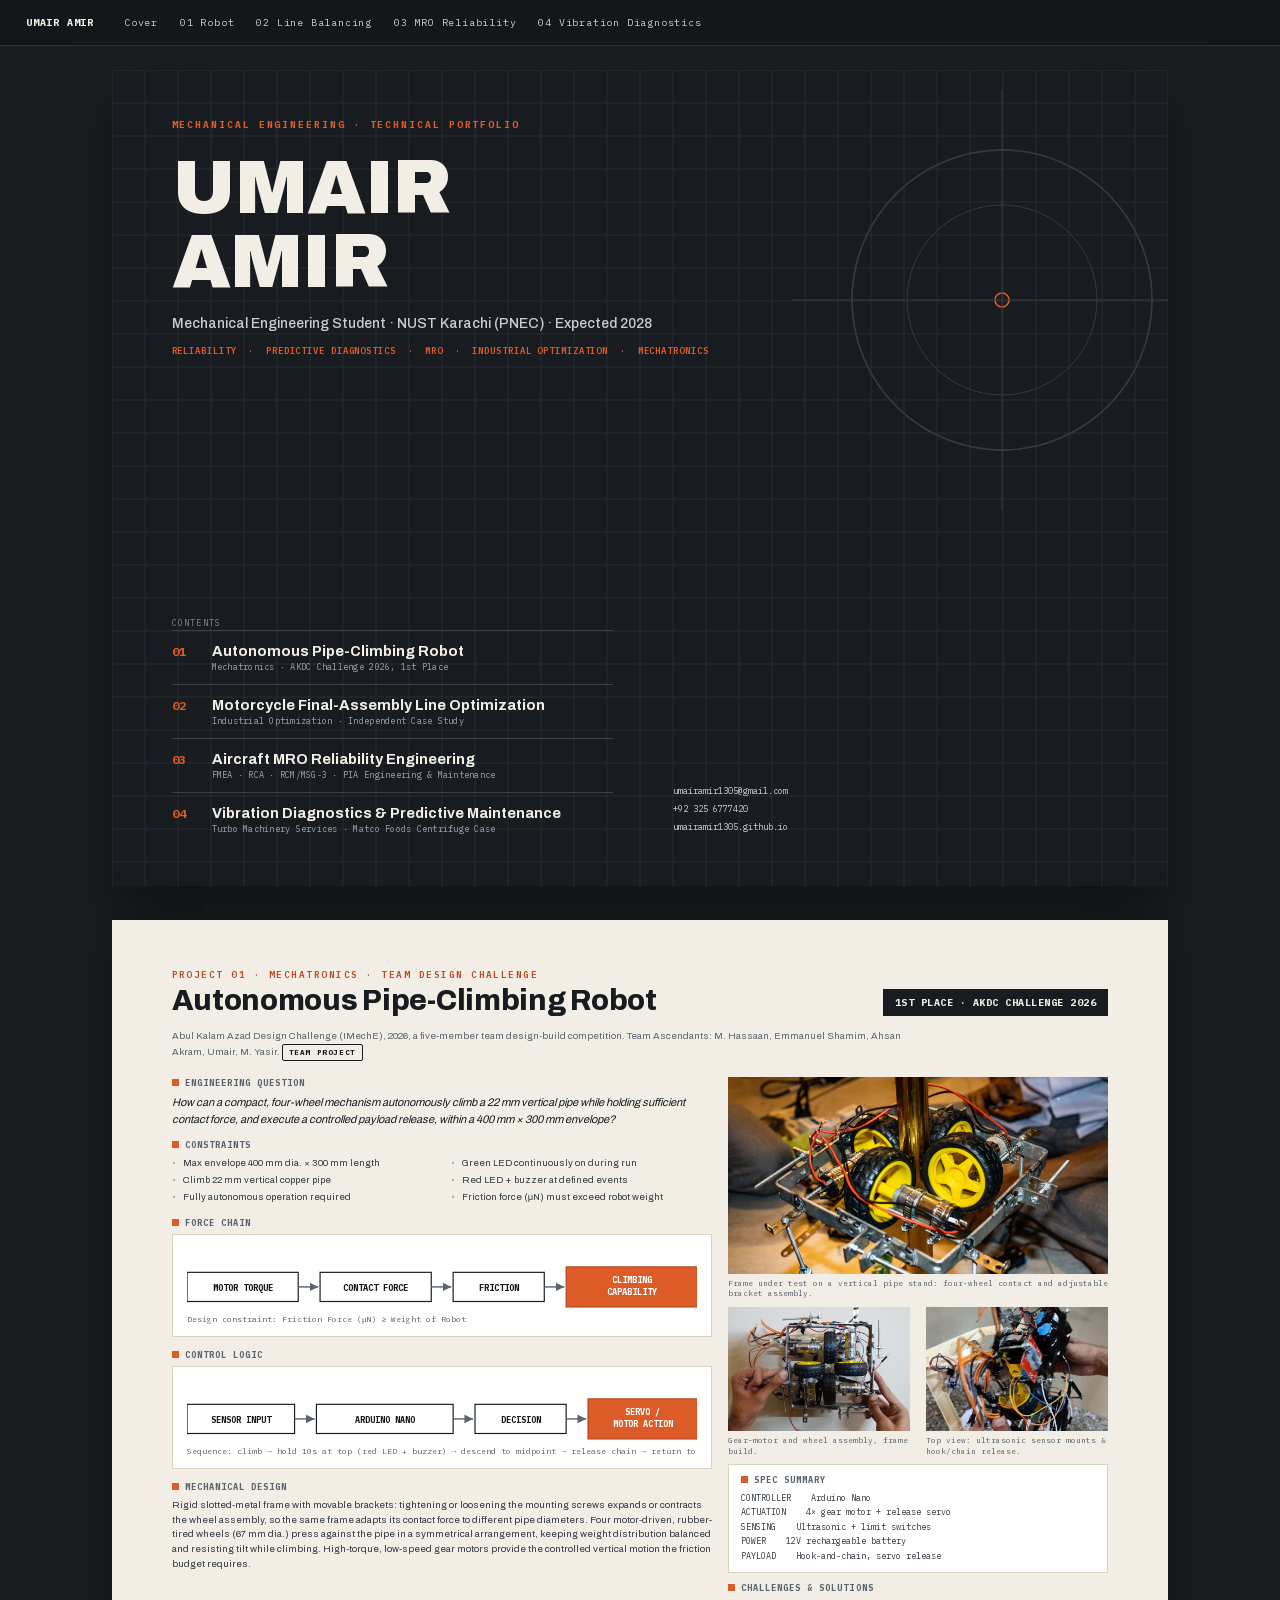
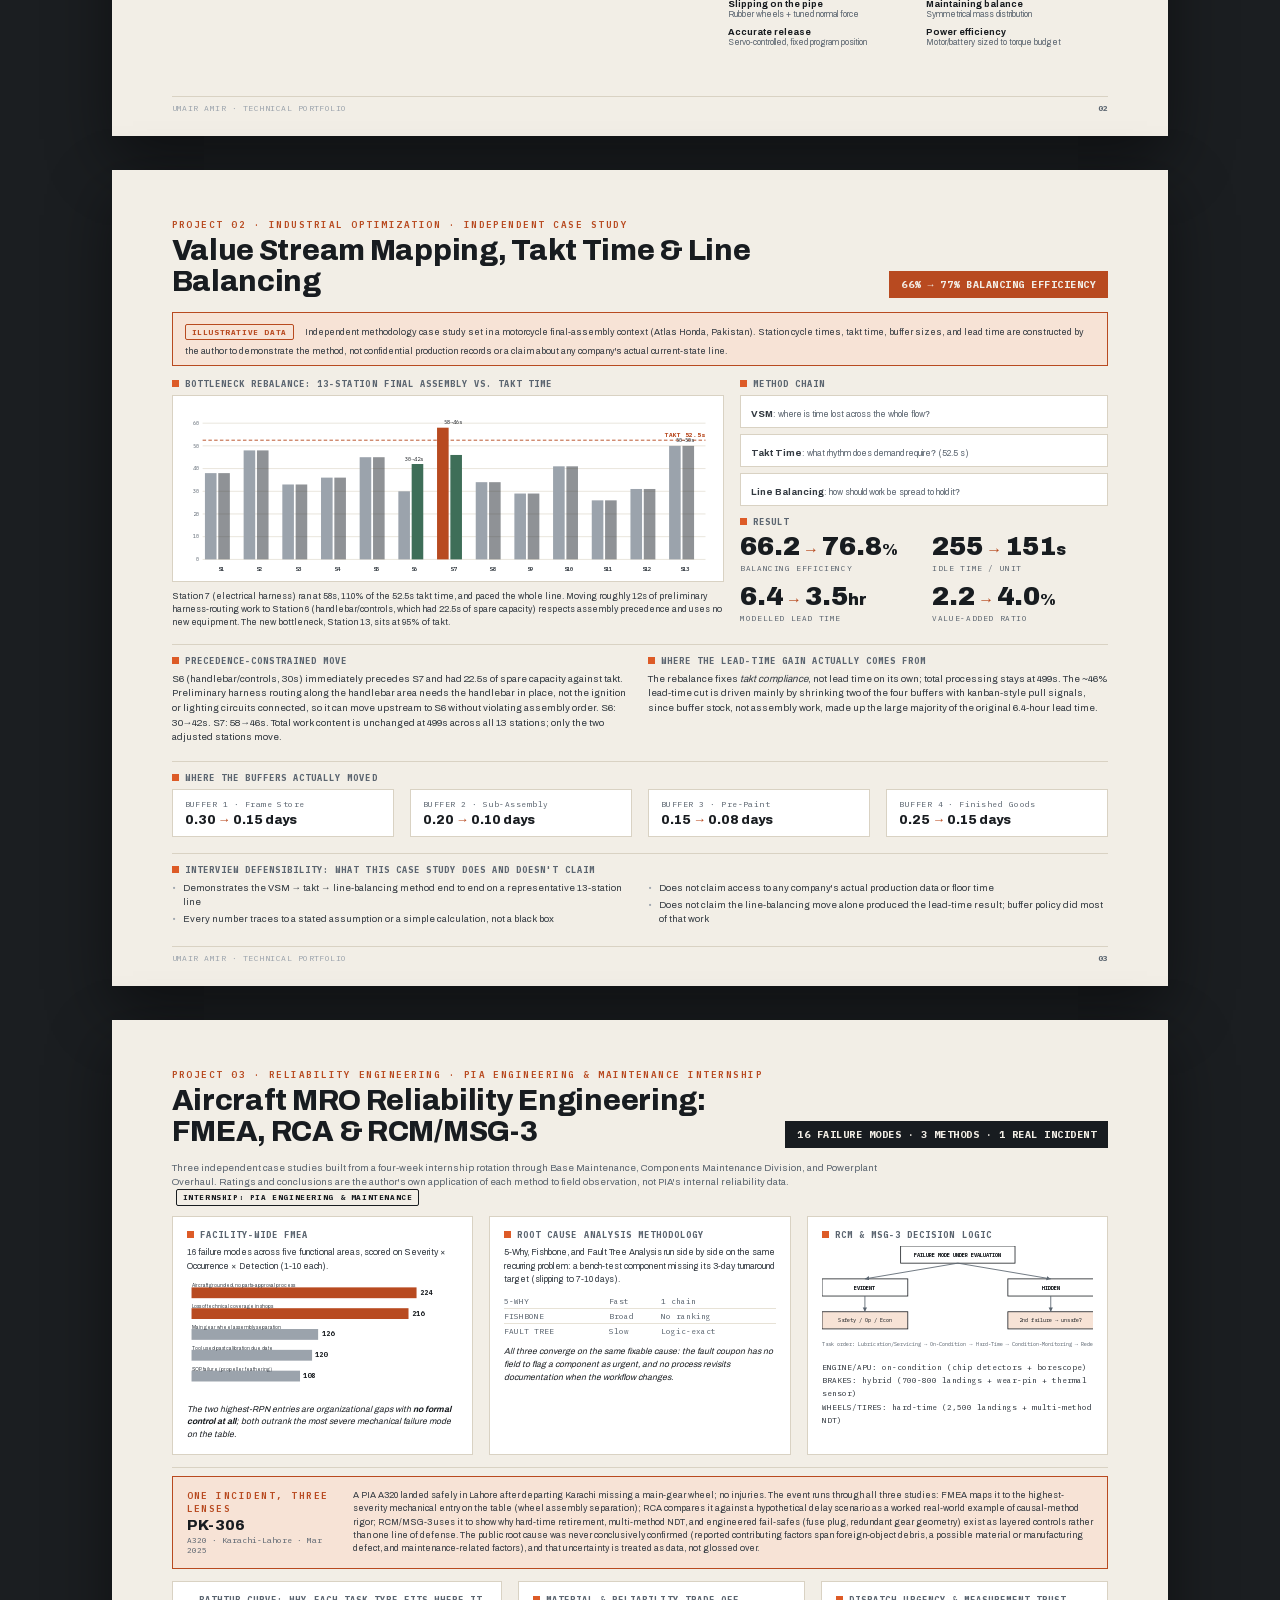
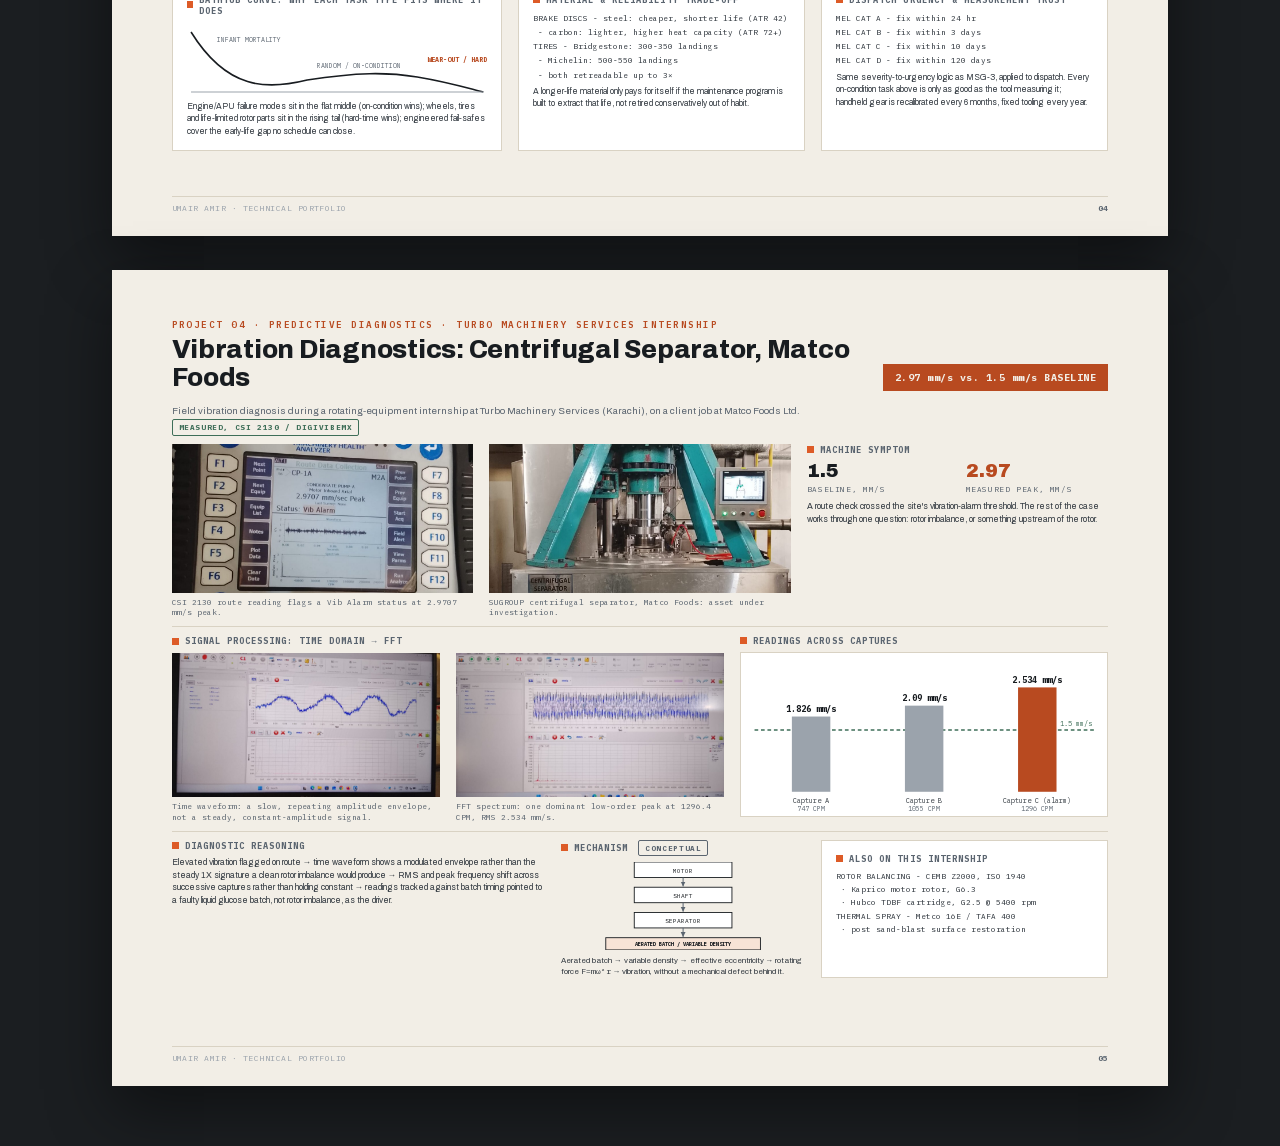
==== commit 43c21579: "Add files via upload" ====
--- a/index.html
+++ b/index.html
@@ -1,748 +1,608 @@
-<!DOCTYPE html>
-<html lang="en">
-<head>
-<meta charset="UTF-8">
-<meta name="viewport" content="width=device-width, initial-scale=1.0">
-<title>Umair | Mechanical Engineering Portfolio</title>
-<meta name="description" content="Umair, mechanical engineering student. Structural and fluid systems analysis in SolidWorks and MATLAB, with a focus on aerospace and structural mechanics.">
-<link rel="preconnect" href="https://fonts.googleapis.com">
-<link rel="preconnect" href="https://fonts.gstatic.com" crossorigin>
-<link href="https://fonts.googleapis.com/css2?family=Space+Grotesk:wght@500;600;700&family=Inter:wght@400;500;600;700&family=JetBrains+Mono:wght@400;500&display=swap" rel="stylesheet">
-<style>
-
-  /* ===================== TOKENS ===================== */
-  :root{
-    --paper:#0b0d10;
-    --paper-alt:#14171b;
-    --ink:#edf0f2;
-    --ink-soft:#9aa1a8;
-    --ink-faint:#666c73;
-    --line:#23262a;
-    --line-strong:#383c41;
-    --accent:#5b8def;
-    --accent-soft:rgba(91,141,239,0.10);
-    --accent-line:rgba(91,141,239,0.38);
-
-    --font-display:'Space Grotesk', 'Inter', sans-serif;
-    --font-body:'Inter', -apple-system, sans-serif;
-    --font-mono:'JetBrains Mono', 'Courier New', monospace;
-
-    --rail-w:56px;
-    --edge:28px;
-  }
-
-  *{margin:0;padding:0;box-sizing:border-box;}
-
-  @media (prefers-reduced-motion: reduce){
-    *{animation-duration:0.01ms !important; transition-duration:0.01ms !important; scroll-behavior:auto !important;}
-  }
-
-  html{scroll-behavior:smooth;}
-
-  body{
-    background:var(--paper);
-    color:var(--ink);
-    font-family:var(--font-body);
-    line-height:1.6;
-    font-size:16px;
-    -webkit-font-smoothing:antialiased;
-  }
-
-  a{color:inherit; text-decoration:none;}
-  a:focus-visible, button:focus-visible{outline:2px solid var(--accent); outline-offset:3px;}
-
-  img, svg{display:block; max-width:100%;}
-
-  .eyebrow{
-    font-family:var(--font-mono); font-size:12px; letter-spacing:0.09em;
-    text-transform:uppercase; color:var(--accent); font-weight:500;
-  }
-
-  h1,h2,h3{font-family:var(--font-display); font-weight:600; color:var(--ink); letter-spacing:-0.01em;}
-
-  .reveal{opacity:0; transform:translateY(14px); transition:opacity 0.6s ease, transform 0.6s ease;}
-  .reveal.is-visible{opacity:1; transform:translateY(0);}
-
-  /* ===================== LAYOUT SHELL ===================== */
-  .shell{
-    max-width:1120px;
-    margin:0 auto;
-    padding-left:calc(var(--rail-w) + var(--edge));
-    padding-right:var(--edge);
-  }
-
-  @media (max-width:900px){
-    :root{--rail-w:0px; --edge:22px;}
-  }
-
-  /* ===================== SIDE RAIL (signature element) ===================== */
-  .rail{
-    position:fixed; top:0; left:0; bottom:0; width:var(--rail-w);
-    border-right:1px solid var(--line);
-    z-index:60;
-    display:flex; flex-direction:column; align-items:center;
-    padding:26px 0;
-  }
-  .rail-mark{
-    font-family:var(--font-mono); font-size:10px; color:var(--ink-faint);
-    writing-mode:vertical-rl; text-orientation:mixed; letter-spacing:0.08em;
-    margin-bottom:auto;
-  }
-  .rail-scale{
-    flex:1; width:100%; display:flex; flex-direction:column; align-items:center;
-    justify-content:center; gap:0; position:relative;
-  }
-  .rail-dot{
-    width:100%; display:flex; flex-direction:column; align-items:center;
-    padding:16px 0; cursor:pointer; background:none; border:none;
-  }
-  .rail-dot .tick{
-    width:8px; height:1px; background:var(--line-strong);
-    transition:background 0.2s, width 0.2s;
-  }
-  .rail-dot[aria-current="true"] .tick{background:var(--accent); width:16px;}
-  .rail-dot .num{
-    font-family:var(--font-mono); font-size:9px; color:var(--ink-faint);
-    margin-top:8px; transition:color 0.2s;
-  }
-  .rail-dot[aria-current="true"] .num{color:var(--accent);}
-  @media (max-width:900px){ .rail{display:none;} }
-
-  /* ===================== TOP BAR ===================== */
-  header.top{
-    position:sticky; top:0; z-index:50;
-    background:rgba(11,13,16,0.85);
-    backdrop-filter:blur(8px);
-    border-bottom:1px solid var(--line);
-  }
-  .top-inner{
-    max-width:1120px; margin:0 auto;
-    padding:18px var(--edge) 18px calc(var(--rail-w) + var(--edge));
-    display:flex; align-items:center; justify-content:space-between;
-  }
-  .logo{font-family:var(--font-display); font-weight:700; font-size:16px;}
-  .logo span{color:var(--accent);}
-  .top-status{
-    font-family:var(--font-mono); font-size:11.5px; color:var(--ink-soft);
-    display:flex; align-items:center; gap:8px;
-  }
-  .dot-live{width:6px; height:6px; border-radius:50%; background:var(--accent); flex:none;}
-  @media (max-width:560px){ .top-status span.long{display:none;} }
-
-  section{padding:96px 0;}
-  @media (max-width:700px){ section{padding:64px 0;} }
-
-  .kicker-row{display:flex; align-items:center; gap:12px; margin-bottom:20px;}
-  .kicker-line{height:1px; flex:1; background:var(--line);}
-
-  /* ===================== HERO ===================== */
-  .hero{padding-top:64px;}
-  .hero .eyebrow{margin-bottom:20px;}
-  h1.name{
-    font-size:clamp(46px, 8vw, 84px);
-    line-height:0.98;
-    margin-bottom:26px;
-  }
-  .hero-lede{
-    font-size:19px; color:var(--ink-soft); max-width:620px; margin-bottom:40px;
-  }
-  .hero-lede strong{color:var(--ink); font-weight:600;}
-
-  .fact-strip{
-    display:grid; grid-template-columns:repeat(4,1fr);
-    border-top:1px solid var(--line); border-bottom:1px solid var(--line);
-    max-width:760px;
-  }
-  .fact{padding:16px 18px 16px 0; border-right:1px solid var(--line);}
-  .fact:last-child{border-right:none;}
-  .fact .label{
-    font-family:var(--font-mono); font-size:10px; letter-spacing:0.06em;
-    text-transform:uppercase; color:var(--ink-faint); margin-bottom:6px;
-  }
-  .fact .val{font-size:14.5px; font-weight:500; color:var(--ink);}
-  @media (max-width:640px){
-    .fact-strip{grid-template-columns:repeat(2,1fr);}
-    .fact:nth-child(2){border-right:none;}
-  }
-
-  /* ===================== SECTION LABEL ===================== */
-  .sect-label{
-    display:flex; align-items:baseline; gap:10px; margin-bottom:8px;
-  }
-  .sect-num{font-family:var(--font-mono); font-size:12px; color:var(--accent);}
-  .sect-title{font-size:13px; text-transform:uppercase; letter-spacing:0.1em; color:var(--ink-soft); font-family:var(--font-mono);}
-
-  /* ===================== FEATURED PROJECT ===================== */
-  .featured{background:var(--paper-alt); border-top:1px solid var(--line); border-bottom:1px solid var(--line);}
-  .featured-grid{
-    display:grid; grid-template-columns:1.05fr 0.95fr; gap:64px; align-items:center;
-    margin-top:32px;
-  }
-  .featured-diagram{
-    background:var(--paper); border:1px solid var(--line);
-    padding:28px; aspect-ratio:4/3.1; display:flex; align-items:center; justify-content:center;
-  }
-  .featured h2{font-size:clamp(28px,3.6vw,38px); margin-bottom:16px; max-width:520px;}
-  .featured-desc{color:var(--ink-soft); font-size:16px; max-width:520px; margin-bottom:16px;}
-  .featured-why{
-    font-size:15px; color:var(--ink); background:var(--accent-soft);
-    border-left:2px solid var(--accent); padding:12px 16px; max-width:520px; margin-bottom:22px;
-  }
-  .stacklist{display:flex; flex-wrap:wrap; gap:8px; margin-bottom:24px;}
-  .chip{
-    font-family:var(--font-mono); font-size:11px; letter-spacing:0.03em;
-    padding:5px 10px; border:1px solid var(--line-strong); color:var(--ink-soft);
-  }
-  .proj-link{
-    display:inline-flex; align-items:center; gap:7px;
-    font-size:14.5px; font-weight:600; color:var(--ink);
-    border-bottom:1.5px solid var(--accent); padding-bottom:3px;
-  }
-  .proj-link .arrow{transition:transform 0.2s; display:inline-block;}
-  .proj-link:hover .arrow{transform:translateX(3px);}
-  @media (max-width:860px){ .featured-grid{grid-template-columns:1fr; gap:32px;} }
-
-  /* ===================== PROFILE STRIP ===================== */
-  .profile-strip{
-    display:grid; grid-template-columns:repeat(4,1fr); gap:1px;
-    background:var(--line); border:1px solid var(--line); margin-top:8px;
-  }
-  .profile-cell{background:var(--paper); padding:28px 24px;}
-  .profile-cell .big{
-    font-family:var(--font-display); font-size:32px; font-weight:700; color:var(--ink); margin-bottom:8px;
-  }
-  .profile-cell .cap{font-size:13.5px; color:var(--ink-soft); line-height:1.5;}
-  @media (max-width:700px){ .profile-strip{grid-template-columns:repeat(2,1fr);} }
-
-  /* ===================== WORK GALLERY ===================== */
-  .work-item{
-    display:grid; grid-template-columns:1fr 1fr; gap:56px; align-items:center;
-    padding:56px 0; border-bottom:1px solid var(--line);
-  }
-  .work-item:first-of-type{border-top:1px solid var(--line);}
-  .work-item.flip .diagram-col{order:2;}
-  .work-item.flip .text-col{order:1;}
-  .work-diagram{
-    border:1px solid var(--line); background:var(--paper-alt);
-    aspect-ratio:4/3; display:flex; align-items:center; justify-content:center; padding:22px;
-    transition:border-color 0.25s;
-  }
-  .work-item:hover .work-diagram{border-color:var(--accent-line);}
-  .work-index{font-family:var(--font-mono); font-size:12px; color:var(--ink-faint); margin-bottom:10px;}
-  .work-title{font-size:23px; margin-bottom:12px;}
-  .work-desc{color:var(--ink-soft); font-size:15px; margin-bottom:10px;}
-  .work-outcome{font-size:14px; color:var(--ink); margin-bottom:18px;}
-  .work-outcome b{font-weight:600;}
-  @media (max-width:820px){
-    .work-item, .work-item.flip{grid-template-columns:1fr; gap:24px;}
-    .work-item.flip .diagram-col, .work-item.flip .text-col{order:initial;}
-  }
-
-  /* ===================== SKILLS (integrated, compact) ===================== */
-  .skills-block{max-width:760px;}
-  .skills-block > p{color:var(--ink-soft); font-size:15.5px; margin-bottom:22px;}
-  .skill-row{display:flex; gap:14px; margin-bottom:14px; flex-wrap:wrap; align-items:baseline;}
-  .skill-row .k{
-    font-family:var(--font-mono); font-size:11.5px; text-transform:uppercase; letter-spacing:0.05em;
-    color:var(--ink-faint); width:110px; flex:none; padding-top:6px;
-  }
-  .skill-row .v{display:flex; flex-wrap:wrap; gap:8px; flex:1;}
-  .now-line{
-    margin-top:26px; padding-top:20px; border-top:1px solid var(--line);
-    font-size:14.5px; color:var(--ink-soft);
-  }
-  .now-line b{color:var(--ink); font-weight:600;}
-
-  /* ===================== CONTACT ===================== */
-  .contact-inner{
-    padding-top:8px;
-  }
-  .contact-line{
-    font-size:16px; color:var(--ink-soft); max-width:520px; margin-bottom:34px;
-  }
-  a.email-big{
-    display:inline-block;
-    font-family:var(--font-display); font-weight:600;
-    font-size:clamp(26px, 5vw, 44px);
-    color:var(--ink);
-    border-bottom:2px solid var(--accent);
-    padding-bottom:6px;
-    margin-bottom:36px;
-    word-break:break-all;
-    transition:color 0.2s;
-  }
-  a.email-big:hover{color:var(--accent);}
-  .contact-secondary{display:flex; gap:22px; flex-wrap:wrap;}
-  .contact-secondary a{
-    font-family:var(--font-mono); font-size:13px; color:var(--ink-soft);
-    display:inline-flex; align-items:center; gap:6px;
-    transition:color 0.2s;
-  }
-  .contact-secondary a:hover{color:var(--accent);}
-
-  footer{
-    border-top:1px solid var(--line);
-    padding:24px 0 40px;
-  }
-  .footer-inner{
-    display:flex; justify-content:space-between; align-items:center; flex-wrap:wrap; gap:10px;
-    font-family:var(--font-mono); font-size:11px; color:var(--ink-faint);
-  }
-
-  /* skip link */
-  .skip-link{
-    position:absolute; left:-999px; top:0; background:var(--ink); color:var(--paper);
-    padding:10px 16px; z-index:100;
-  }
-  .skip-link:focus{left:16px; top:16px;}
-</style>
-</head>
+<!doctype html>
+<html><head><meta charset="utf-8"/><meta name="viewport" content="width=device-width, initial-scale=1"/><title>Umair Amir · Technical Portfolio</title><style>
+@font-face { font-family:'Archivo'; src: url('[data-uri]'); font-weight:400; }
+@font-face { font-family:'Archivo'; src: url('[data-uri]'); font-weight:500; }
+@font-face { font-family:'Archivo'; src: url('[data-uri]'); font-weight:600; }
+@font-face { font-family:'Archivo'; src: url('[data-uri]'); font-weight:700; }
+@font-face { font-family:'Archivo'; src: url('[data-uri]'); font-weight:800; }
+@font-face { font-family:'Archivo'; src: url('[data-uri]'); font-weight:900; }
+@font-face { font-family:'PlexMono'; src: url('[data-uri]'); font-weight:400; }
+@font-face { font-family:'PlexMono'; src: url('[data-uri]'); font-weight:500; }
+@font-face { font-family:'PlexMono'; src: url('[data-uri]'); font-weight:600; }
+@font-face { font-family:'PlexMono'; src: url('[data-uri]'); font-weight:700; }
+
+:root{
+  --ink:#181C20; --graphite:#333A41; --steel:#5B6570; --steel-soft:#9BA3AC;
+  --paper:#F2EEE6; --panel:#FFFFFF; --rule:#D9D2C3; --rule-soft:#E7E2D6;
+  --accent:#DD5B27; --accent-deep:#B84A20; --accent-tint:#F7E3D6; --good:#3E6E58;
+}
+*{ box-sizing:border-box; margin:0; padding:0; }
+@page{ size:11in 8.5in; margin:0; }
+body{ font-family:'Archivo',sans-serif; color:var(--graphite); background:var(--paper); }
+.page{
+  width:11in; height:8.5in; position:relative; background:var(--paper);
+  page-break-after:always; overflow:hidden;
+}
+.page:last-child{ page-break-after:auto; }
+.mono{ font-family:'PlexMono',monospace; }
+.kicker{
+  font-family:'PlexMono',monospace; font-size:9.3px; font-weight:600; letter-spacing:.16em;
+  text-transform:uppercase; color:var(--accent-deep);
+}
+.rule{ height:1px; background:var(--rule); border:none; }
+.rule-thick{ height:2px; background:var(--ink); border:none; }
+
+/* ---------- shared frame ---------- */
+.frame{ position:absolute; top:0; left:0; right:0; bottom:0; padding:0.5in 0.62in 0.42in 0.62in; }
+.pagefoot{
+  position:absolute; left:0.62in; right:0.62in; bottom:0.24in;
+  display:flex; justify-content:space-between; align-items:baseline;
+  font-family:'PlexMono',monospace; font-size:8px; letter-spacing:.06em; color:var(--steel-soft);
+  border-top:1px solid var(--rule); padding-top:6px;
+}
+.pageno{ font-weight:700; color:var(--steel); }
+
+/* ---------- header block reused on inner pages ---------- */
+.hdr{ display:flex; justify-content:space-between; align-items:flex-end; margin-bottom:14px; }
+.hdr h1{ font-size:29px; font-weight:800; color:var(--ink); letter-spacing:-.01em; margin-top:4px; line-height:1.08; }
+.badge{
+  font-family:'PlexMono',monospace; font-size:10px; font-weight:700; letter-spacing:.05em;
+  background:var(--ink); color:var(--paper); padding:7px 12px; white-space:nowrap;
+}
+.subnote{ font-size:9.6px; color:var(--steel); max-width:7.6in; line-height:1.45; margin-top:6px; }
+.tag{
+  display:inline-block; font-family:'PlexMono',monospace; font-size:7.6px; font-weight:700;
+  letter-spacing:.08em; text-transform:uppercase; border:1px solid currentColor; padding:2px 6px;
+  border-radius:2px;
+}
+.tag-illustrative{ color:var(--accent-deep); }
+.tag-measured{ color:var(--good); }
+.tag-conceptual{ color:var(--steel); }
+.tag-team{ color:var(--ink); }
+
+/* ---------- labels ---------- */
+.lbl{ font-family:'PlexMono',monospace; font-size:8.6px; font-weight:700; letter-spacing:.12em;
+  text-transform:uppercase; color:var(--steel); display:flex; align-items:center; gap:6px; margin-bottom:6px; }
+.lbl::before{ content:""; width:7px; height:7px; background:var(--accent); display:inline-block; }
+p{ font-size:9.8px; line-height:1.5; color:var(--graphite); }
+ul.plain{ list-style:none; }
+ul.plain li{ font-size:9.5px; line-height:1.48; color:var(--graphite); padding-left:11px; position:relative; margin-bottom:3px; }
+ul.plain li::before{ content:"\2022"; position:absolute; left:0; color:var(--steel-soft); }
+
+/* ---------- panels ---------- */
+.panel{ background:var(--panel); border:1px solid var(--rule); padding:12px 14px; }
+.panel-flat{ background:transparent; }
+
+/* ---------- metric tile ---------- */
+.metric{ display:flex; flex-direction:column; }
+.metric .num{ font-family:'Archivo',sans-serif; font-weight:900; font-size:26px; color:var(--ink); line-height:1; }
+.metric .num .arrow{ color:var(--accent-deep); font-weight:700; font-size:16px; margin:0 3px; }
+.metric .lab{ font-family:'PlexMono',monospace; font-size:7.6px; letter-spacing:.08em; text-transform:uppercase; color:var(--steel); margin-top:4px; }
+
+/* ---------- photo ---------- */
+figure{ margin:0; }
+figure img{ width:100%; display:block; object-fit:cover; }
+figcaption{ font-family:'PlexMono',monospace; font-size:7.6px; color:var(--steel); margin-top:4px; line-height:1.35; }
+
+/* ---------- grid utility ---------- */
+.grid{ display:grid; gap:16px; }
+
+html{ scroll-behavior:smooth; }
+body{ background:#1B1E21; margin:0; padding:0; }
+.navbar{
+  position:fixed; top:0; left:0; right:0; z-index:50; height:46px;
+  background:rgba(20,23,26,.92); backdrop-filter:blur(6px);
+  display:flex; align-items:center; gap:22px; padding:0 26px;
+  font-family:'PlexMono',monospace; font-size:10px; letter-spacing:.08em; color:#C9CED3;
+  border-bottom:1px solid #2B3238;
+}
+.navbar a{ color:#C9CED3; text-decoration:none; }
+.navbar a:hover{ color:#DD5B27; }
+.navbar .nav-name{ color:#F2EEE6; font-weight:700; margin-right:8px; }
+.pagewrap{ padding:70px 0 60px; display:flex; flex-direction:column; align-items:center; gap:34px; }
+.page{
+  box-shadow:0 24px 60px rgba(0,0,0,.45);
+  page-break-after:auto !important;
+  flex-shrink:0;
+}
+@media (max-width: 1120px){
+  .pagewrap{ transform-origin:top center; }
+}
+@media print{
+  .navbar{ display:none; }
+  body{ background:#fff; }
+  .pagewrap{ padding:0; gap:0; }
+  .page{ box-shadow:none; }
+}
+</style></head>
 <body>
-
-<a class="skip-link" href="#main">Skip to content</a>
-
-<nav class="rail" aria-label="Section navigation">
-  <div class="rail-mark">DWG NO. UM-001</div>
-  <div class="rail-scale" id="railScale"></div>
-</nav>
-
-<header class="top">
-  <div class="top-inner">
-    <div class="logo">UMAIR<span>.</span></div>
-    <div class="top-status"><span class="dot-live"></span>Open to internships<span class="long"> &middot; Karachi, PK</span></div>
-  </div>
-</header>
-
-<main id="main">
-
-  <!-- ============ HERO ============ -->
-  <section id="hero" class="shell hero">
-    <div class="eyebrow">Mechanical Engineering Student</div>
-    <h1 class="name">Umair</h1>
-    <p class="hero-lede">
-      I study how structures carry load and how fluids move through and around them.
-      My work pairs <strong>hand-calculated theory</strong> with <strong>simulation in SolidWorks and MATLAB</strong>,
-      mostly on problems from aerospace and structural mechanics.
-    </p>
-    <div class="fact-strip">
-      <div class="fact"><div class="label">Standing</div><div class="val">4th semester</div></div>
-      <div class="fact"><div class="label">Focus</div><div class="val">Structural &amp; fluid systems</div></div>
-      <div class="fact"><div class="label">Tools</div><div class="val">SolidWorks 2023, MATLAB</div></div>
-      <div class="fact"><div class="label">Looking for</div><div class="val">Internships</div></div>
+<div class="navbar">
+  <span class="nav-name">UMAIR AMIR</span>
+  <a href="#cover">Cover</a>
+  <a href="#robot">01 Robot</a>
+  <a href="#vsm">02 Line Balancing</a>
+  <a href="#reliability">03 MRO Reliability</a>
+  <a href="#vibration">04 Vibration Diagnostics</a>
+</div>
+<div class="pagewrap">
+
+    <section class="page" id="cover" style="background:#181C20;">
+      <svg viewBox="0 0 1056 816" width="1056" height="816" style="position:absolute;top:0;left:0;" xmlns="http://www.w3.org/2000/svg">
+        <line x1="0" y1="0" x2="0" y2="816" stroke="#262C32" stroke-width="1"/><line x1="33" y1="0" x2="33" y2="816" stroke="#262C32" stroke-width="1"/><line x1="66" y1="0" x2="66" y2="816" stroke="#262C32" stroke-width="1"/><line x1="99" y1="0" x2="99" y2="816" stroke="#262C32" stroke-width="1"/><line x1="132" y1="0" x2="132" y2="816" stroke="#262C32" stroke-width="1"/><line x1="165" y1="0" x2="165" y2="816" stroke="#262C32" stroke-width="1"/><line x1="198" y1="0" x2="198" y2="816" stroke="#262C32" stroke-width="1"/><line x1="231" y1="0" x2="231" y2="816" stroke="#262C32" stroke-width="1"/><line x1="264" y1="0" x2="264" y2="816" stroke="#262C32" stroke-width="1"/><line x1="297" y1="0" x2="297" y2="816" stroke="#262C32" stroke-width="1"/><line x1="330" y1="0" x2="330" y2="816" stroke="#262C32" stroke-width="1"/><line x1="363" y1="0" x2="363" y2="816" stroke="#262C32" stroke-width="1"/><line x1="396" y1="0" x2="396" y2="816" stroke="#262C32" stroke-width="1"/><line x1="429" y1="0" x2="429" y2="816" stroke="#262C32" stroke-width="1"/><line x1="462" y1="0" x2="462" y2="816" stroke="#262C32" stroke-width="1"/><line x1="495" y1="0" x2="495" y2="816" stroke="#262C32" stroke-width="1"/><line x1="528" y1="0" x2="528" y2="816" stroke="#262C32" stroke-width="1"/><line x1="561" y1="0" x2="561" y2="816" stroke="#262C32" stroke-width="1"/><line x1="594" y1="0" x2="594" y2="816" stroke="#262C32" stroke-width="1"/><line x1="627" y1="0" x2="627" y2="816" stroke="#262C32" stroke-width="1"/><line x1="660" y1="0" x2="660" y2="816" stroke="#262C32" stroke-width="1"/><line x1="693" y1="0" x2="693" y2="816" stroke="#262C32" stroke-width="1"/><line x1="726" y1="0" x2="726" y2="816" stroke="#262C32" stroke-width="1"/><line x1="759" y1="0" x2="759" y2="816" stroke="#262C32" stroke-width="1"/><line x1="792" y1="0" x2="792" y2="816" stroke="#262C32" stroke-width="1"/><line x1="825" y1="0" x2="825" y2="816" stroke="#262C32" stroke-width="1"/><line x1="858" y1="0" x2="858" y2="816" stroke="#262C32" stroke-width="1"/><line x1="891" y1="0" x2="891" y2="816" stroke="#262C32" stroke-width="1"/><line x1="924" y1="0" x2="924" y2="816" stroke="#262C32" stroke-width="1"/><line x1="957" y1="0" x2="957" y2="816" stroke="#262C32" stroke-width="1"/><line x1="990" y1="0" x2="990" y2="816" stroke="#262C32" stroke-width="1"/><line x1="1023" y1="0" x2="1023" y2="816" stroke="#262C32" stroke-width="1"/><line x1="1056" y1="0" x2="1056" y2="816" stroke="#262C32" stroke-width="1"/><line x1="0" y1="0" x2="1056" y2="0" stroke="#262C32" stroke-width="1"/><line x1="0" y1="33" x2="1056" y2="33" stroke="#262C32" stroke-width="1"/><line x1="0" y1="66" x2="1056" y2="66" stroke="#262C32" stroke-width="1"/><line x1="0" y1="99" x2="1056" y2="99" stroke="#262C32" stroke-width="1"/><line x1="0" y1="132" x2="1056" y2="132" stroke="#262C32" stroke-width="1"/><line x1="0" y1="165" x2="1056" y2="165" stroke="#262C32" stroke-width="1"/><line x1="0" y1="198" x2="1056" y2="198" stroke="#262C32" stroke-width="1"/><line x1="0" y1="231" x2="1056" y2="231" stroke="#262C32" stroke-width="1"/><line x1="0" y1="264" x2="1056" y2="264" stroke="#262C32" stroke-width="1"/><line x1="0" y1="297" x2="1056" y2="297" stroke="#262C32" stroke-width="1"/><line x1="0" y1="330" x2="1056" y2="330" stroke="#262C32" stroke-width="1"/><line x1="0" y1="363" x2="1056" y2="363" stroke="#262C32" stroke-width="1"/><line x1="0" y1="396" x2="1056" y2="396" stroke="#262C32" stroke-width="1"/><line x1="0" y1="429" x2="1056" y2="429" stroke="#262C32" stroke-width="1"/><line x1="0" y1="462" x2="1056" y2="462" stroke="#262C32" stroke-width="1"/><line x1="0" y1="495" x2="1056" y2="495" stroke="#262C32" stroke-width="1"/><line x1="0" y1="528" x2="1056" y2="528" stroke="#262C32" stroke-width="1"/><line x1="0" y1="561" x2="1056" y2="561" stroke="#262C32" stroke-width="1"/><line x1="0" y1="594" x2="1056" y2="594" stroke="#262C32" stroke-width="1"/><line x1="0" y1="627" x2="1056" y2="627" stroke="#262C32" stroke-width="1"/><line x1="0" y1="660" x2="1056" y2="660" stroke="#262C32" stroke-width="1"/><line x1="0" y1="693" x2="1056" y2="693" stroke="#262C32" stroke-width="1"/><line x1="0" y1="726" x2="1056" y2="726" stroke="#262C32" stroke-width="1"/><line x1="0" y1="759" x2="1056" y2="759" stroke="#262C32" stroke-width="1"/><line x1="0" y1="792" x2="1056" y2="792" stroke="#262C32" stroke-width="1"/>
+        <circle cx="890" cy="230" r="150" fill="none" stroke="#333B42" stroke-width="1.4"/>
+        <circle cx="890" cy="230" r="95" fill="none" stroke="#333B42" stroke-width="1"/>
+        <circle cx="890" cy="230" r="7" fill="none" stroke="#DD5B27" stroke-width="1.6"/>
+        <line x1="890" y1="20" x2="890" y2="440" stroke="#333B42" stroke-width="1"/>
+        <line x1="680" y1="230" x2="1100" y2="230" stroke="#333B42" stroke-width="1"/>
+        <circle cx="890" cy="230" r="150" fill="none" stroke="#333B42" stroke-width="1.4" transform="rotate(45 890 230)"/>
+      </svg>
+      <div class="frame" style="display:flex;flex-direction:column;justify-content:space-between;">
+        <div>
+          <div class="mono" style="font-size:9.6px;letter-spacing:.2em;color:#DD5B27;font-weight:700;">MECHANICAL ENGINEERING &middot; TECHNICAL PORTFOLIO</div>
+          <div style="font-family:'Archivo';font-weight:900;font-size:76px;letter-spacing:-.02em;color:#F2EEE6;line-height:.98;margin-top:20px;">UMAIR<br/>AMIR</div>
+          <div style="font-size:14px;color:#C9CED3;margin-top:16px;font-weight:500;">Mechanical Engineering Student &middot; NUST Karachi (PNEC) &middot; Expected 2028</div>
+          <div class="mono" style="font-size:9px;letter-spacing:.1em;color:#DD5B27;margin-top:14px;font-weight:600;">
+            RELIABILITY&nbsp;&nbsp;&middot;&nbsp;&nbsp;PREDICTIVE DIAGNOSTICS&nbsp;&nbsp;&middot;&nbsp;&nbsp;MRO&nbsp;&nbsp;&middot;&nbsp;&nbsp;INDUSTRIAL OPTIMIZATION&nbsp;&nbsp;&middot;&nbsp;&nbsp;MECHATRONICS
+          </div>
+        </div>
+        <div style="display:flex;gap:60px;">
+          <div style="width:4.6in;">
+            <div class="mono" style="font-size:8.6px;color:#7C848C;letter-spacing:.14em;margin-bottom:2px;">CONTENTS</div>
+            
+        <div style="display:flex;align-items:baseline;gap:16px;padding:12px 0;border-top:1px solid #3B4249;">
+          <div class="mono" style="font-size:12px;color:#DD5B27;font-weight:700;width:24px;">01</div>
+          <div style="flex:1;">
+            <div style="font-size:14.5px;font-weight:700;color:#F2EEE6;">Autonomous Pipe-Climbing Robot</div>
+            <div class="mono" style="font-size:8.6px;color:#9BA3AC;margin-top:2px;letter-spacing:.03em;">Mechatronics · AKDC Challenge 2026, 1st Place</div>
+          </div>
+        </div>
+        <div style="display:flex;align-items:baseline;gap:16px;padding:12px 0;border-top:1px solid #3B4249;">
+          <div class="mono" style="font-size:12px;color:#DD5B27;font-weight:700;width:24px;">02</div>
+          <div style="flex:1;">
+            <div style="font-size:14.5px;font-weight:700;color:#F2EEE6;">Motorcycle Final-Assembly Line Optimization</div>
+            <div class="mono" style="font-size:8.6px;color:#9BA3AC;margin-top:2px;letter-spacing:.03em;">Industrial Optimization · Independent Case Study</div>
+          </div>
+        </div>
+        <div style="display:flex;align-items:baseline;gap:16px;padding:12px 0;border-top:1px solid #3B4249;">
+          <div class="mono" style="font-size:12px;color:#DD5B27;font-weight:700;width:24px;">03</div>
+          <div style="flex:1;">
+            <div style="font-size:14.5px;font-weight:700;color:#F2EEE6;">Aircraft MRO Reliability Engineering</div>
+            <div class="mono" style="font-size:8.6px;color:#9BA3AC;margin-top:2px;letter-spacing:.03em;">FMEA · RCA · RCM/MSG-3 · PIA Engineering & Maintenance</div>
+          </div>
+        </div>
+        <div style="display:flex;align-items:baseline;gap:16px;padding:12px 0;border-top:1px solid #3B4249;">
+          <div class="mono" style="font-size:12px;color:#DD5B27;font-weight:700;width:24px;">04</div>
+          <div style="flex:1;">
+            <div style="font-size:14.5px;font-weight:700;color:#F2EEE6;">Vibration Diagnostics & Predictive Maintenance</div>
+            <div class="mono" style="font-size:8.6px;color:#9BA3AC;margin-top:2px;letter-spacing:.03em;">Turbo Machinery Services · Matco Foods Centrifuge Case</div>
+          </div>
+        </div>
+          </div>
+          <div style="flex:1;display:flex;flex-direction:column;justify-content:flex-end;padding-bottom:10px;">
+            <div class="mono" style="font-size:9px;color:#C9CED3;line-height:2;">
+              umairamir1305@gmail.com<br/>
+              +92 325 6777420<br/>
+              umairamir1305.github.io
+            </div>
+          </div>
+        </div>
+      </div>
+    </section>
+    
+
+    <section class="page" id="robot">
+      <div class="frame">
+        <div class="hdr">
+          <div>
+            <div class="kicker">Project 01 &middot; Mechatronics &middot; Team Design Challenge</div>
+            <h1>Autonomous Pipe-Climbing Robot</h1>
+          </div>
+          <div class="badge">1ST PLACE &middot; AKDC CHALLENGE 2026</div>
+        </div>
+        <p class="subnote">Abul Kalam Azad Design Challenge (IMechE), 2026, a five-member team design-build competition. Team Ascendants: M. Hassaan, Emmanuel Shamim, Ahsan Akram, Umair, M. Yasir. <span class="tag tag-team">Team Project</span></p>
+
+        <div class="grid" style="grid-template-columns:1.42fr 1fr;margin-top:16px;">
+          <div>
+            <div class="lbl">Engineering Question</div>
+            <p style="font-size:11px;font-style:italic;color:var(--ink);margin-bottom:12px;">How can a compact, four-wheel mechanism autonomously climb a 22&nbsp;mm vertical pipe while holding sufficient contact force, and execute a controlled payload release, within a 400&nbsp;mm &times; 300&nbsp;mm envelope?</p>
+
+            <div class="lbl">Constraints</div>
+            <ul class="plain" style="columns:2;column-gap:18px;margin-bottom:10px;">
+              <li>Max envelope 400&nbsp;mm dia. &times; 300&nbsp;mm length</li>
+              <li>Climb 22&nbsp;mm vertical copper pipe</li>
+              <li>Fully autonomous operation required</li>
+              <li>Green LED continuously on during run</li>
+              <li>Red LED + buzzer at defined events</li>
+              <li>Friction force (μN) must exceed robot weight</li>
+            </ul>
+
+            <div class="lbl">Force Chain</div>
+            <div class="panel" style="padding:10px 14px 4px;">
+    <svg viewBox="0 0 560 92" xmlns="http://www.w3.org/2000/svg" font-family="PlexMono, monospace">
+      <g font-size="9.6" font-weight="700" fill="#181C20">
+        <rect x="0" y="30" width="122" height="32" fill="#FFFFFF" stroke="#181C20" stroke-width="1.3"/>
+        <text x="61" y="50" text-anchor="middle">MOTOR TORQUE</text>
+        <rect x="146" y="30" width="122" height="32" fill="#FFFFFF" stroke="#181C20" stroke-width="1.3"/>
+        <text x="207" y="50" text-anchor="middle">CONTACT FORCE</text>
+        <rect x="292" y="30" width="100" height="32" fill="#FFFFFF" stroke="#181C20" stroke-width="1.3"/>
+        <text x="342" y="50" text-anchor="middle">FRICTION</text>
+        <rect x="416" y="24" width="144" height="44" fill="#DD5B27" stroke="#B84A20" stroke-width="1.3"/>
+        <text x="488" y="42" text-anchor="middle" fill="#FFFFFF">CLIMBING</text>
+        <text x="488" y="55" text-anchor="middle" fill="#FFFFFF">CAPABILITY</text>
+      </g>
+      <g stroke="#5B6570" stroke-width="1.6" fill="none" marker-end="url(#ah)">
+        <line x1="122" y1="46" x2="144" y2="46"/>
+        <line x1="268" y1="46" x2="290" y2="46"/>
+        <line x1="392" y1="46" x2="414" y2="46"/>
+      </g>
+      <defs><marker id="ah" markerWidth="8" markerHeight="8" refX="6" refY="3" orient="auto"><path d="M0,0 L6,3 L0,6 Z" fill="#5B6570"/></marker></defs>
+      <text x="0" y="85" font-size="8.6" fill="#5B6570">Design constraint: Friction Force (μN) ≥ Weight of Robot</text>
+    </svg>
     </div>
-  </section>
-
-  <!-- ============ FEATURED PROJECT ============ -->
-  <section id="featured" class="featured">
-    <div class="shell">
-      <div class="sect-label">
-        <span class="sect-num">01</span>
-        <span class="sect-title">Featured project</span>
+
+            <div class="lbl" style="margin-top:12px;">Control Logic</div>
+            <div class="panel" style="padding:10px 14px 4px;">
+    <svg viewBox="0 0 560 92" xmlns="http://www.w3.org/2000/svg" font-family="PlexMono, monospace">
+      <g font-size="9.2" font-weight="700" fill="#181C20">
+        <rect x="0" y="30" width="118" height="32" fill="#FFFFFF" stroke="#181C20" stroke-width="1.3"/>
+        <text x="59" y="50" text-anchor="middle">SENSOR INPUT</text>
+        <rect x="142" y="30" width="150" height="32" fill="#FFFFFF" stroke="#181C20" stroke-width="1.3"/>
+        <text x="217" y="50" text-anchor="middle">ARDUINO NANO</text>
+        <rect x="316" y="30" width="100" height="32" fill="#FFFFFF" stroke="#181C20" stroke-width="1.3"/>
+        <text x="366" y="50" text-anchor="middle">DECISION</text>
+        <rect x="440" y="24" width="120" height="44" fill="#DD5B27" stroke="#B84A20" stroke-width="1.3"/>
+        <text x="500" y="42" text-anchor="middle" fill="#FFFFFF">SERVO /</text>
+        <text x="500" y="55" text-anchor="middle" fill="#FFFFFF">MOTOR ACTION</text>
+      </g>
+      <g stroke="#5B6570" stroke-width="1.6" fill="none" marker-end="url(#ah2)">
+        <line x1="118" y1="46" x2="140" y2="46"/>
+        <line x1="292" y1="46" x2="314" y2="46"/>
+        <line x1="416" y1="46" x2="438" y2="46"/>
+      </g>
+      <defs><marker id="ah2" markerWidth="8" markerHeight="8" refX="6" refY="3" orient="auto"><path d="M0,0 L6,3 L0,6 Z" fill="#5B6570"/></marker></defs>
+      <text x="0" y="85" font-size="8.6" fill="#5B6570">Sequence: climb → hold 10s at top (red LED + buzzer) → descend to midpoint → release chain → return to start</text>
+    </svg>
+    </div>
+
+            <div class="lbl" style="margin-top:12px;">Mechanical Design</div>
+            <p>Rigid slotted-metal frame with movable brackets: tightening or loosening the mounting screws expands or contracts the wheel assembly, so the same frame adapts its contact force to different pipe diameters. Four motor-driven, rubber-tired wheels (67&nbsp;mm dia.) press against the pipe in a symmetrical arrangement, keeping weight distribution balanced and resisting tilt while climbing. High-torque, low-speed gear motors provide the controlled vertical motion the friction budget requires.</p>
+          </div>
+
+          <div>
+            <figure style="margin-bottom:8px;">
+              <img src="[data-uri]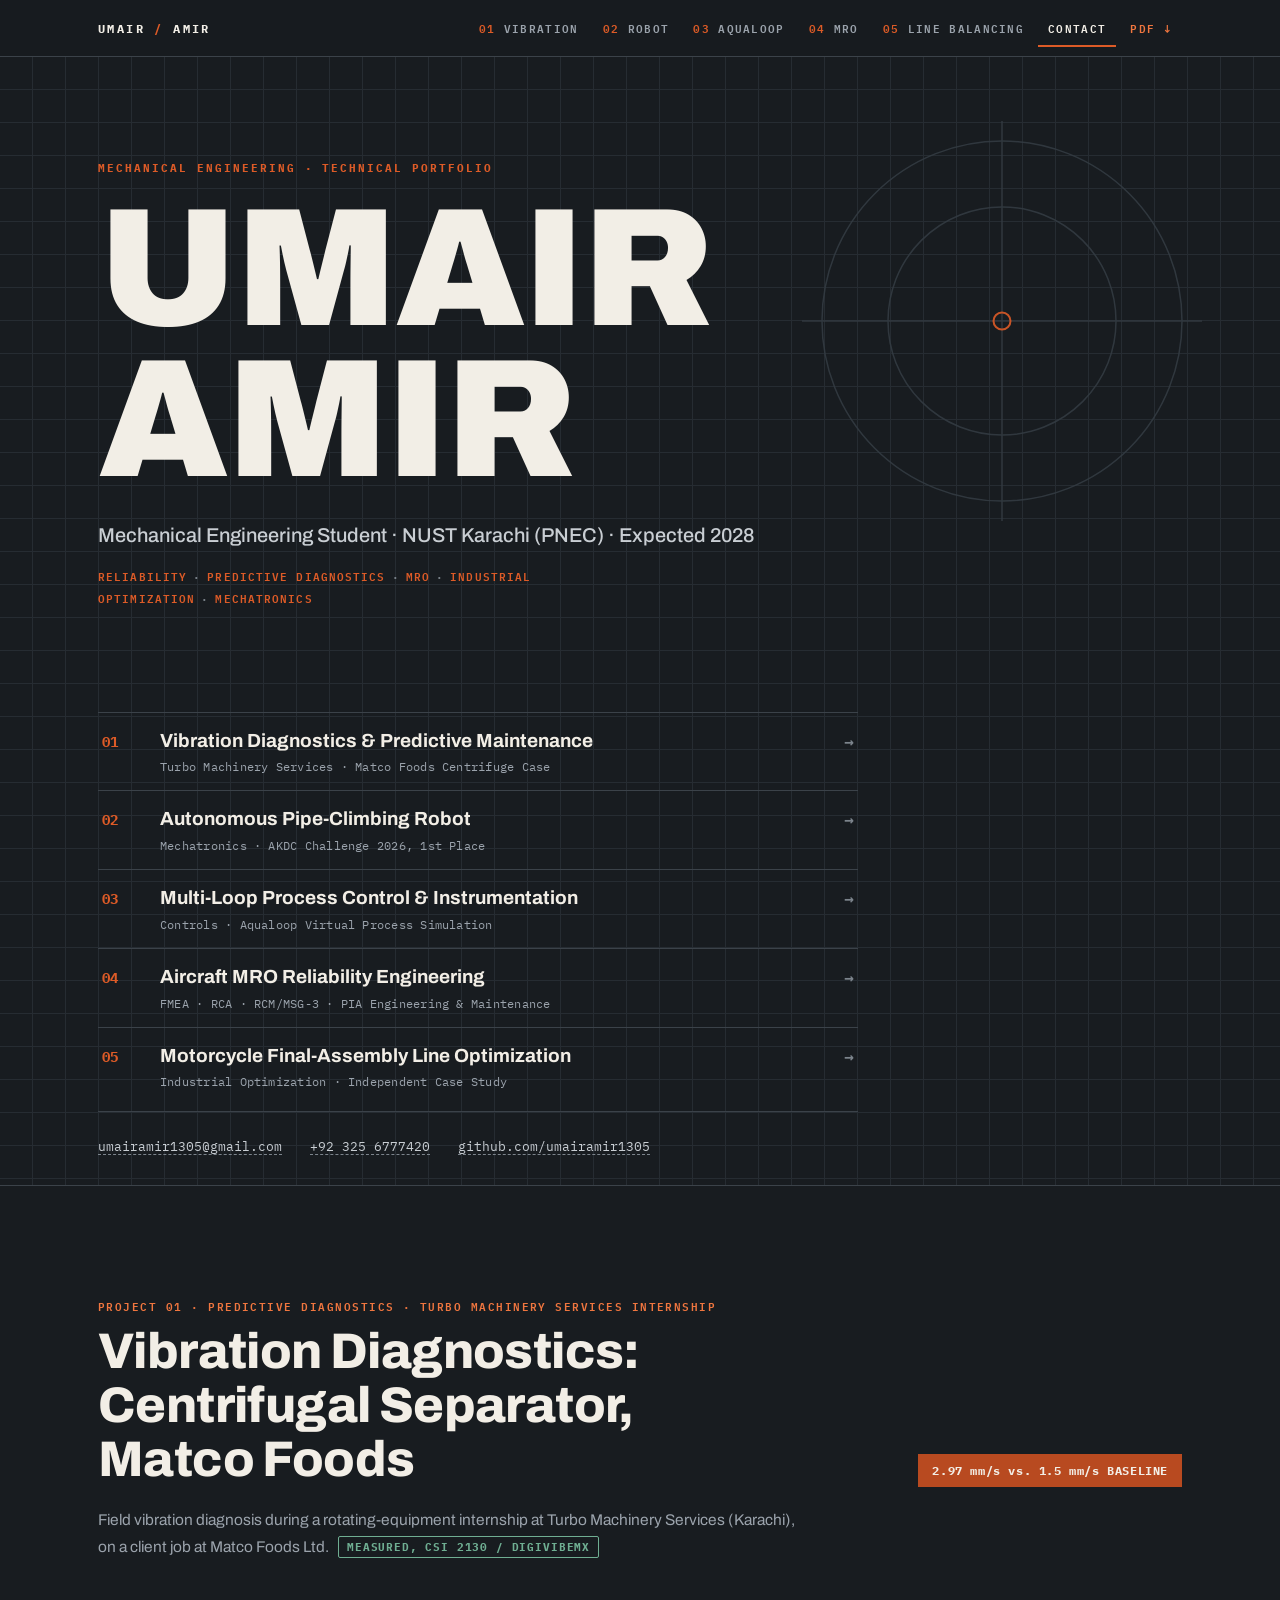
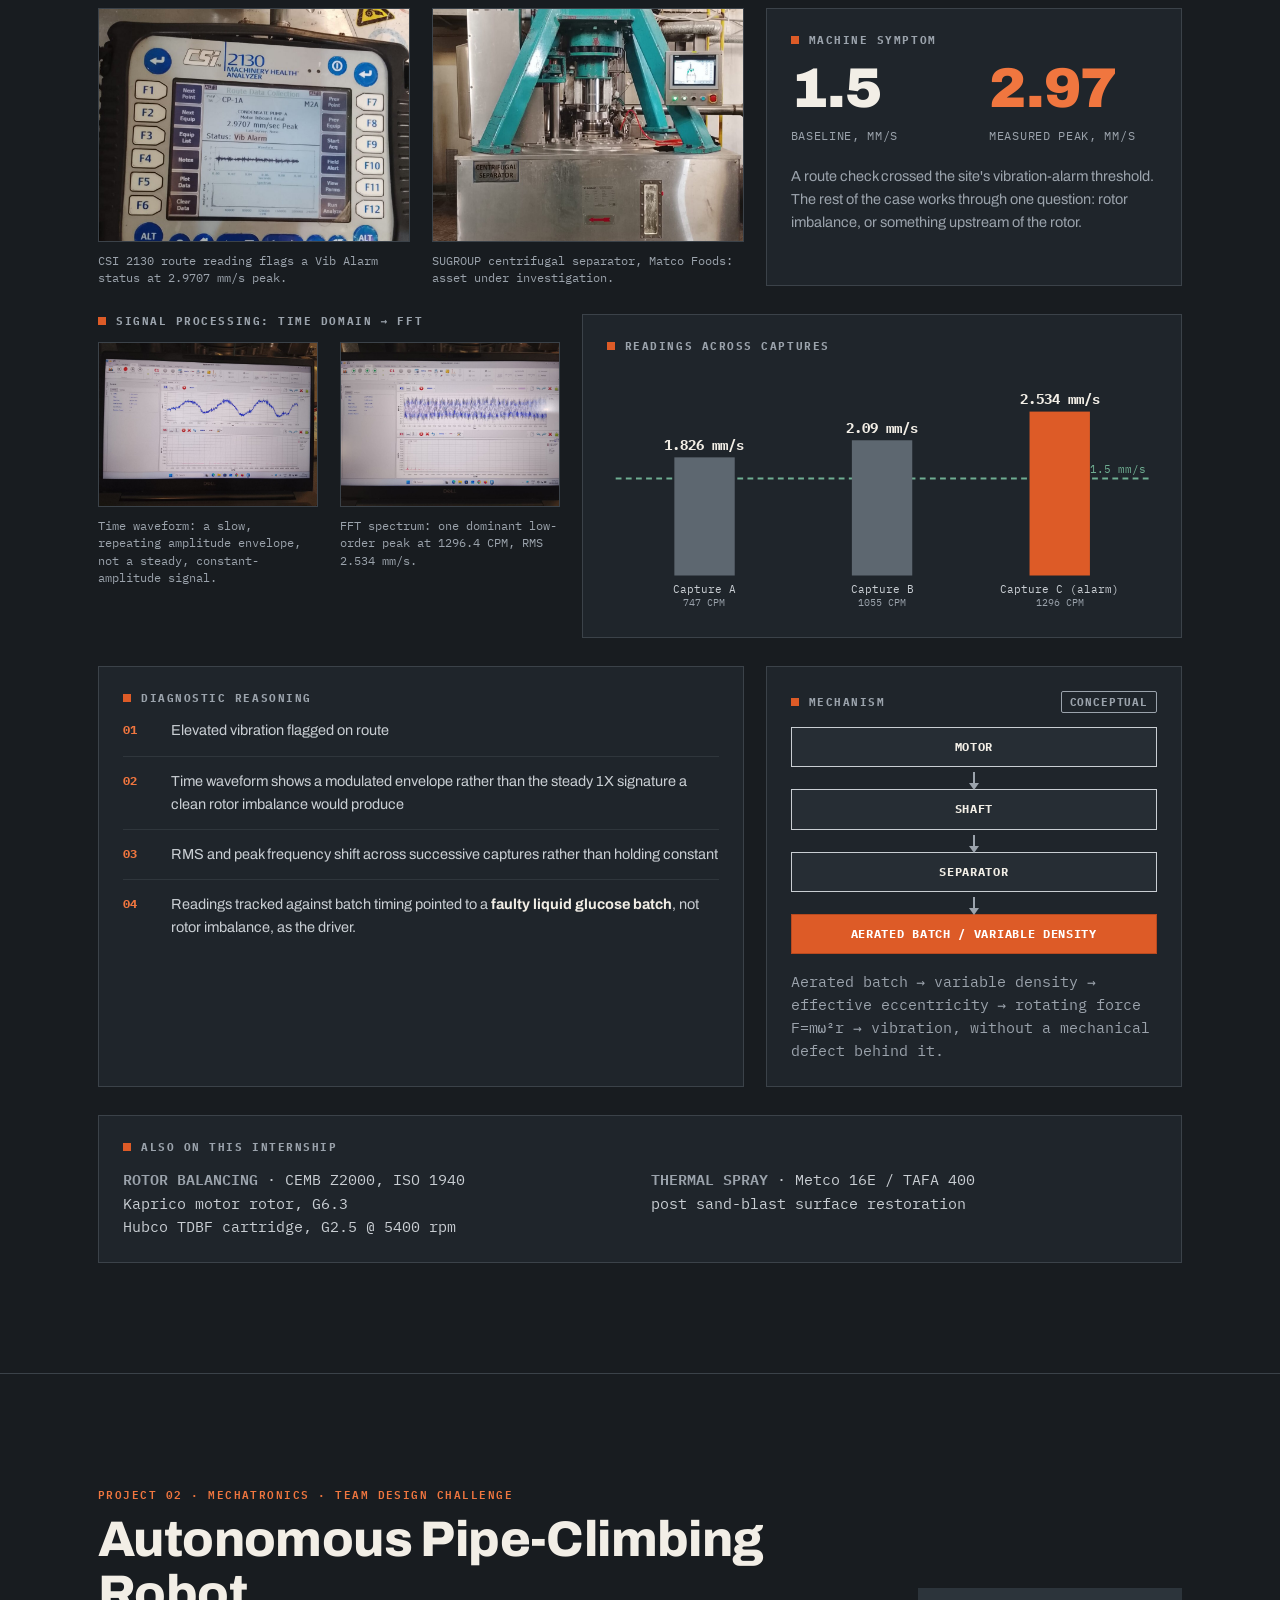
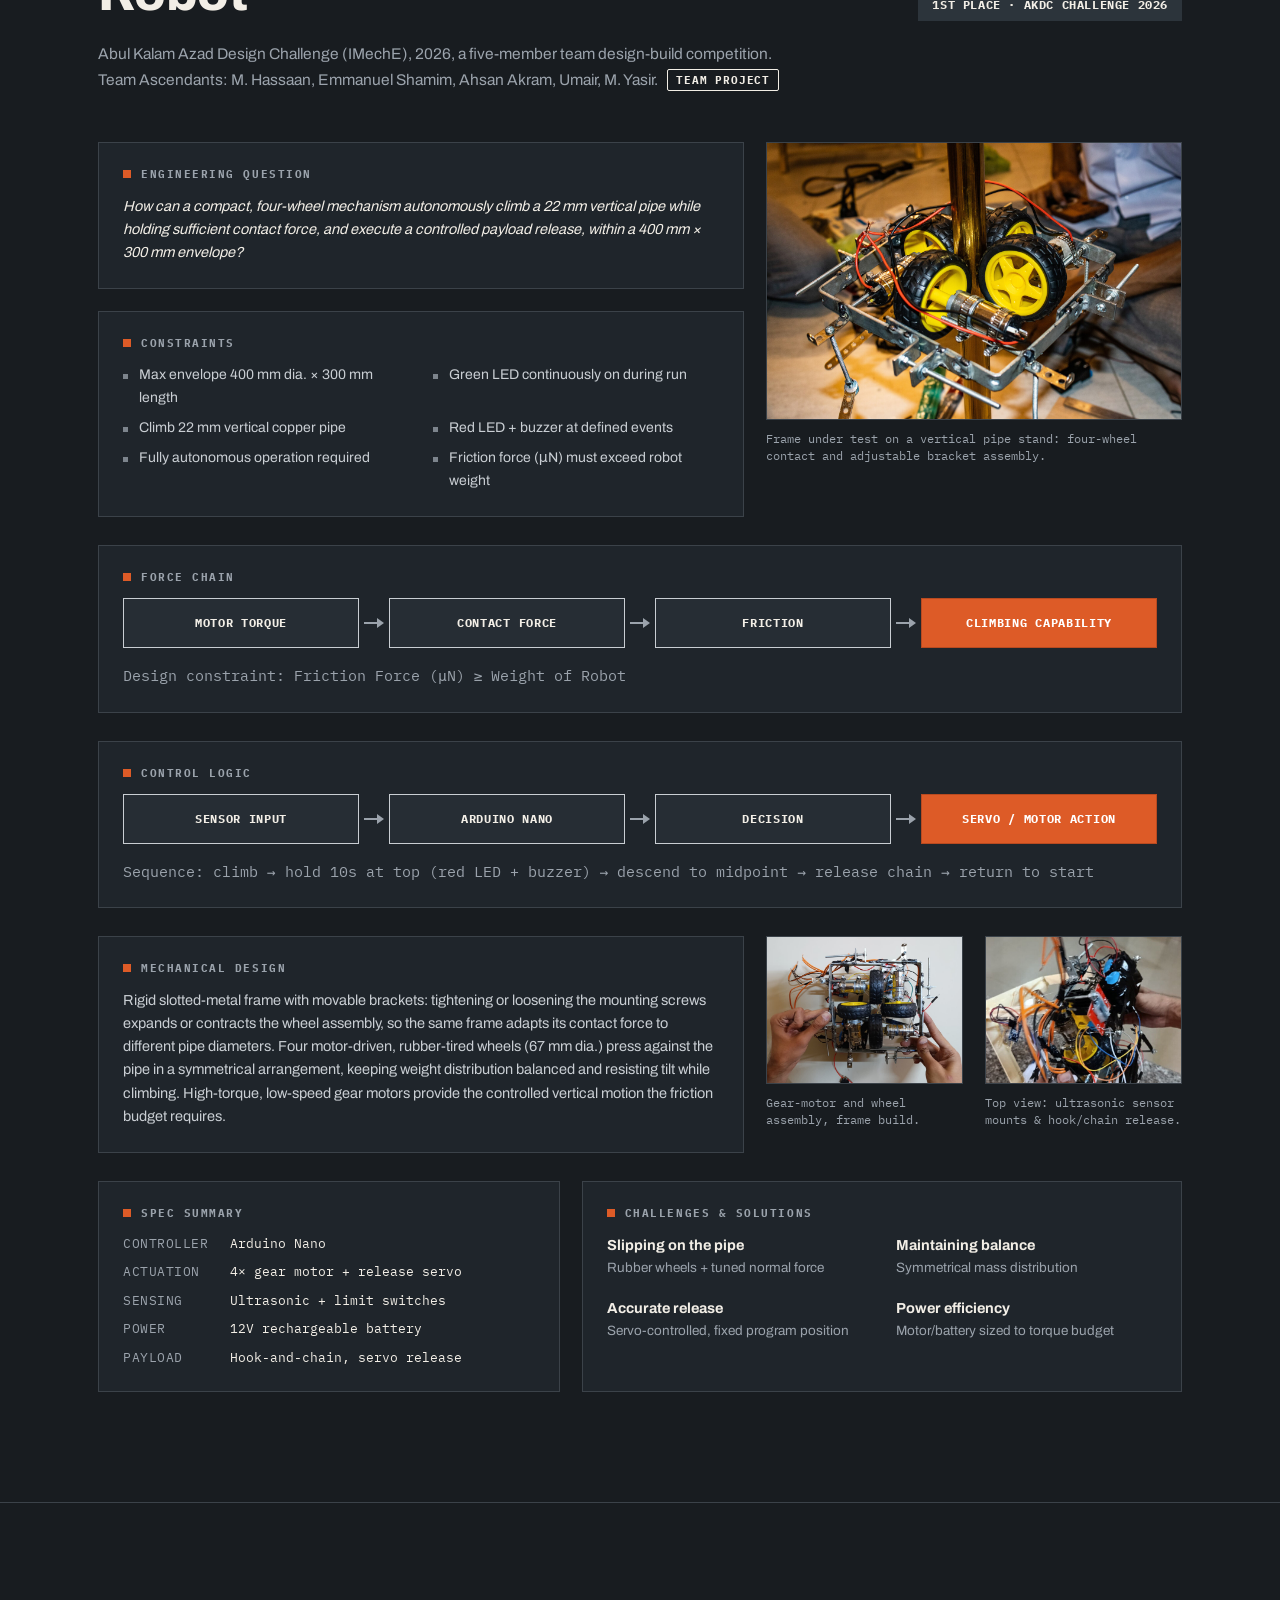
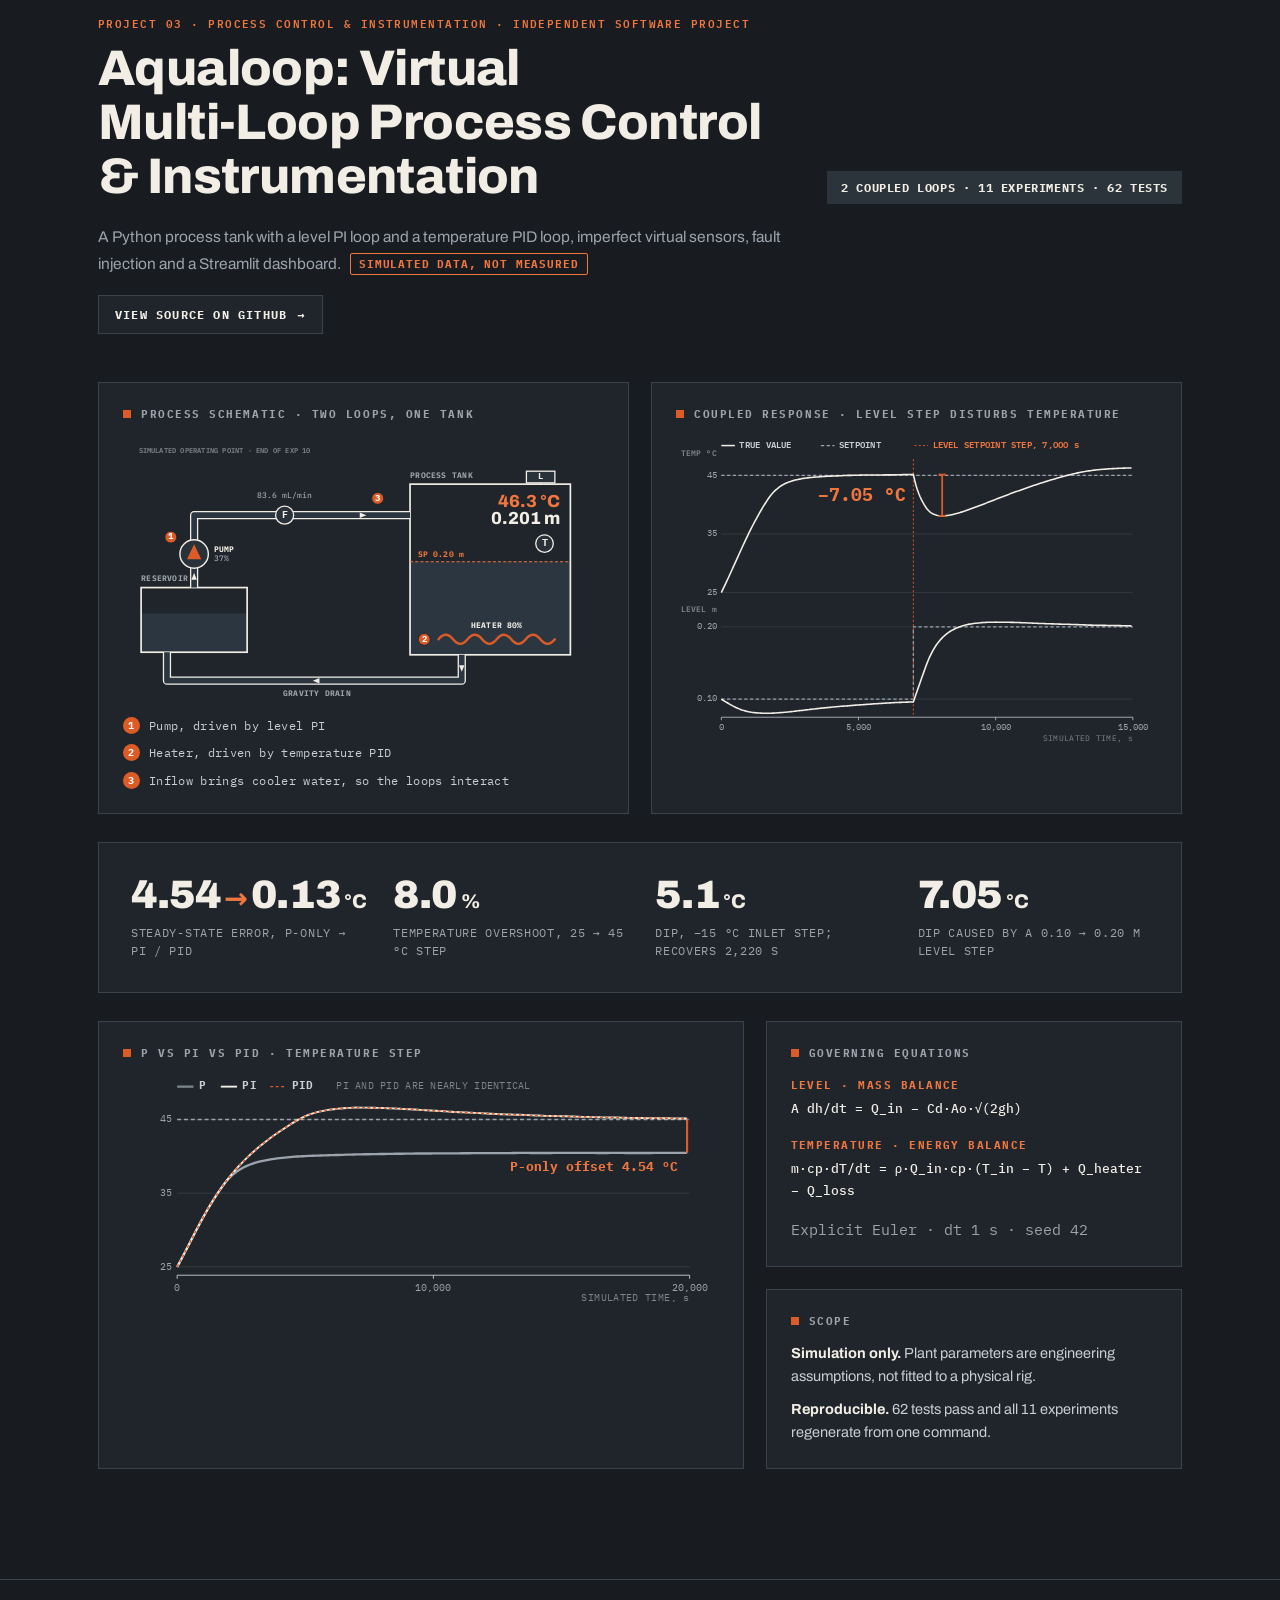
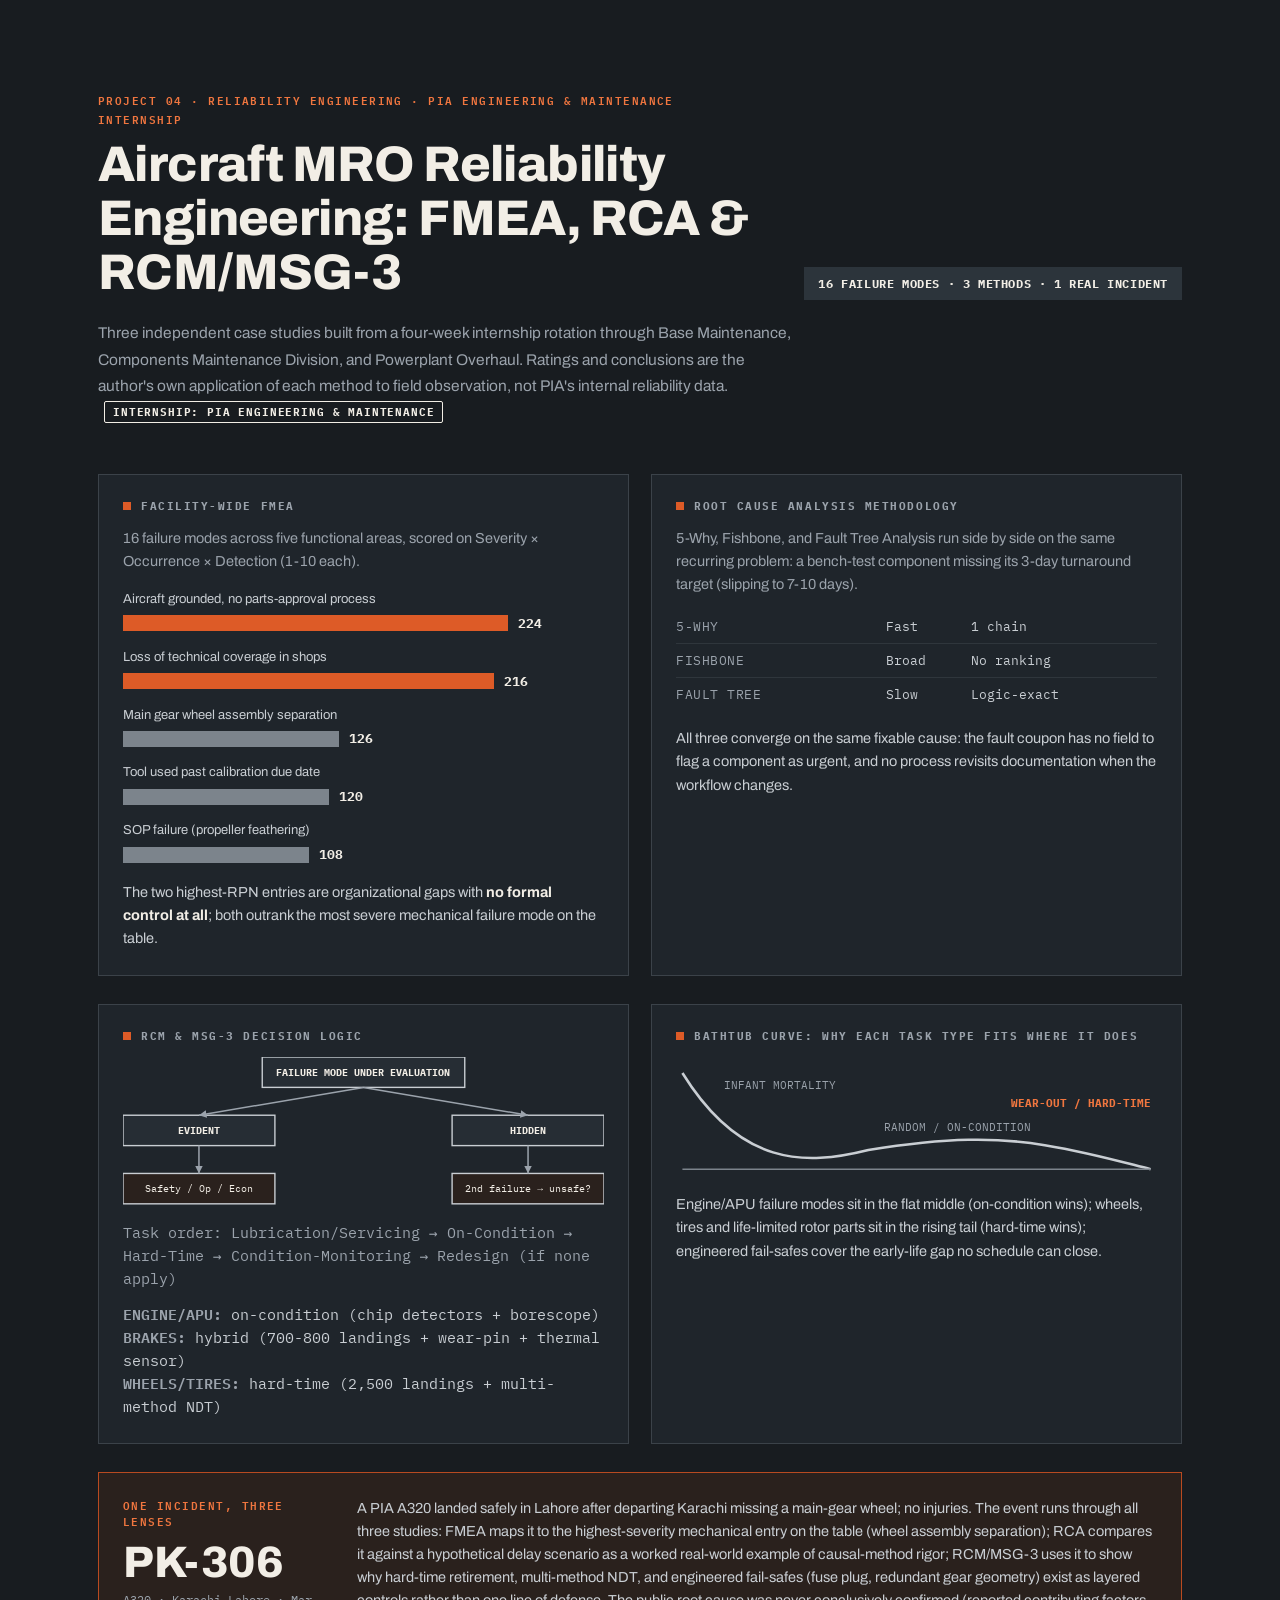
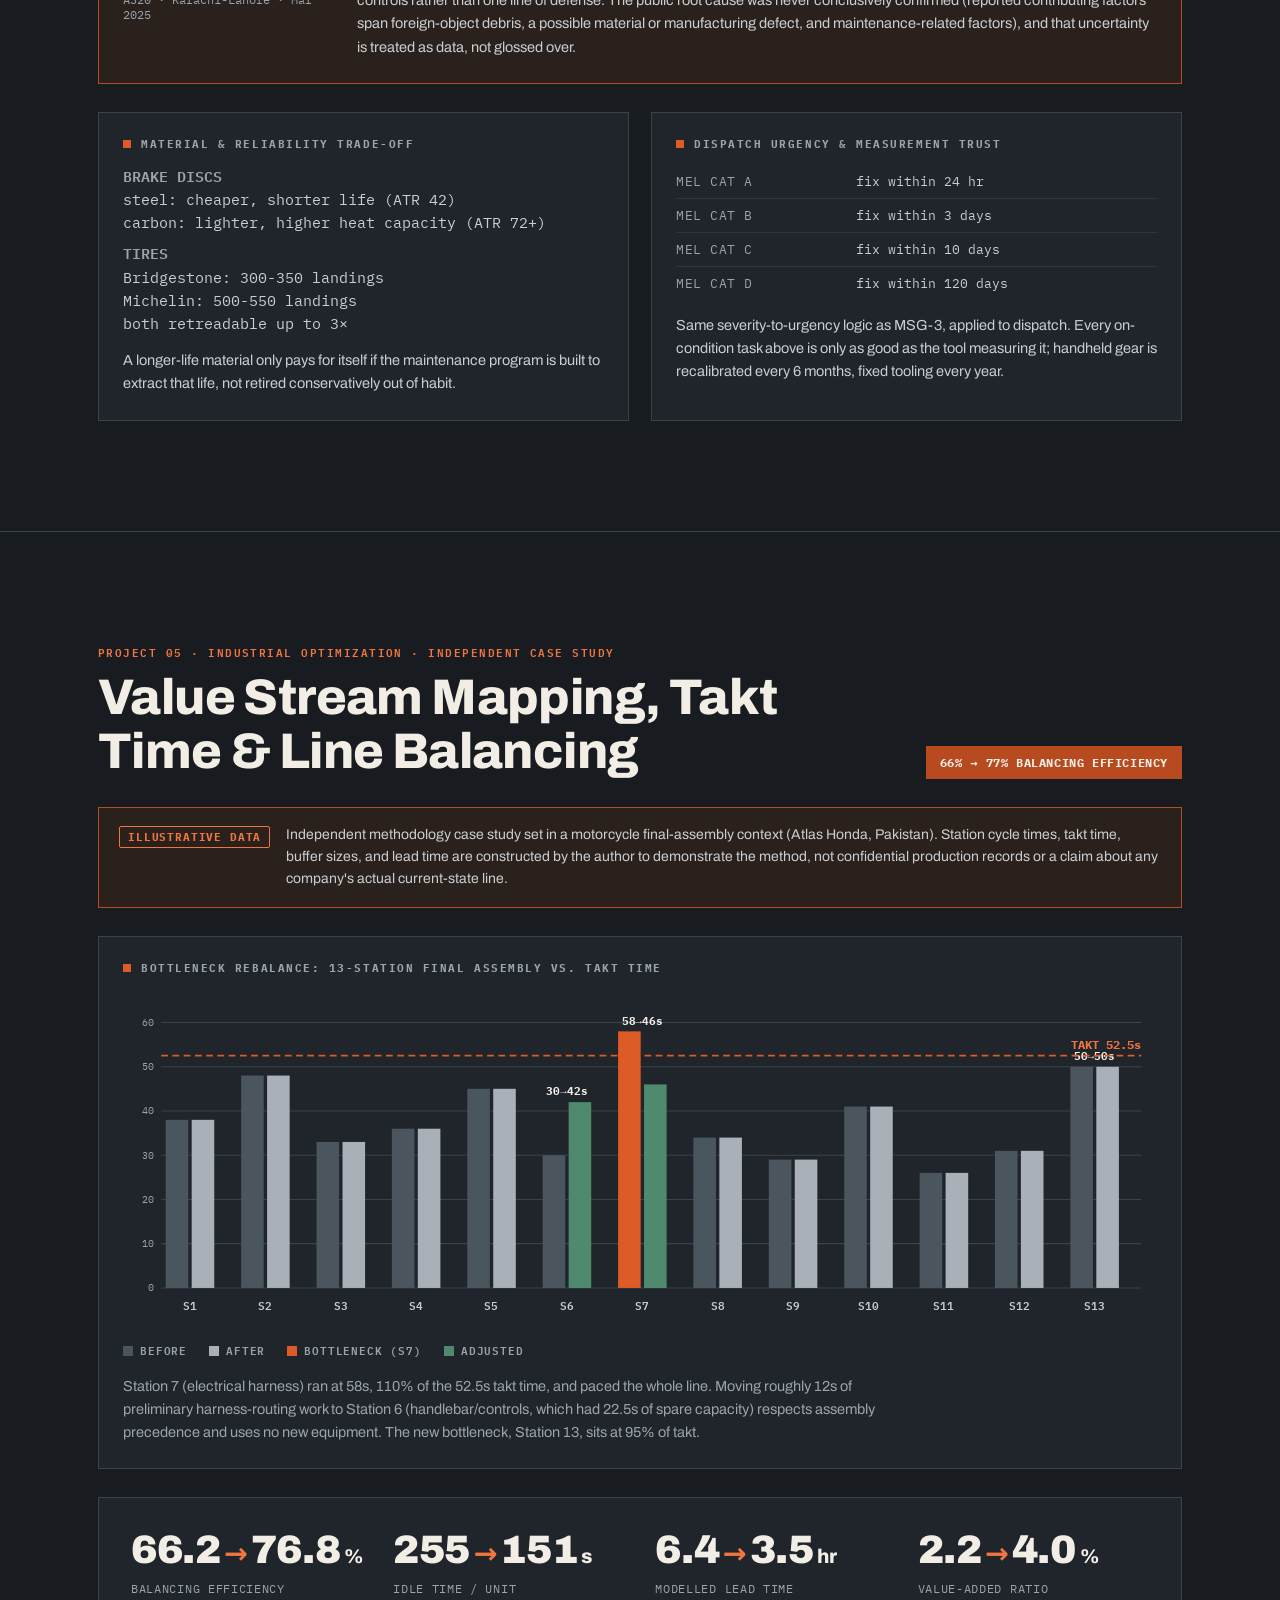
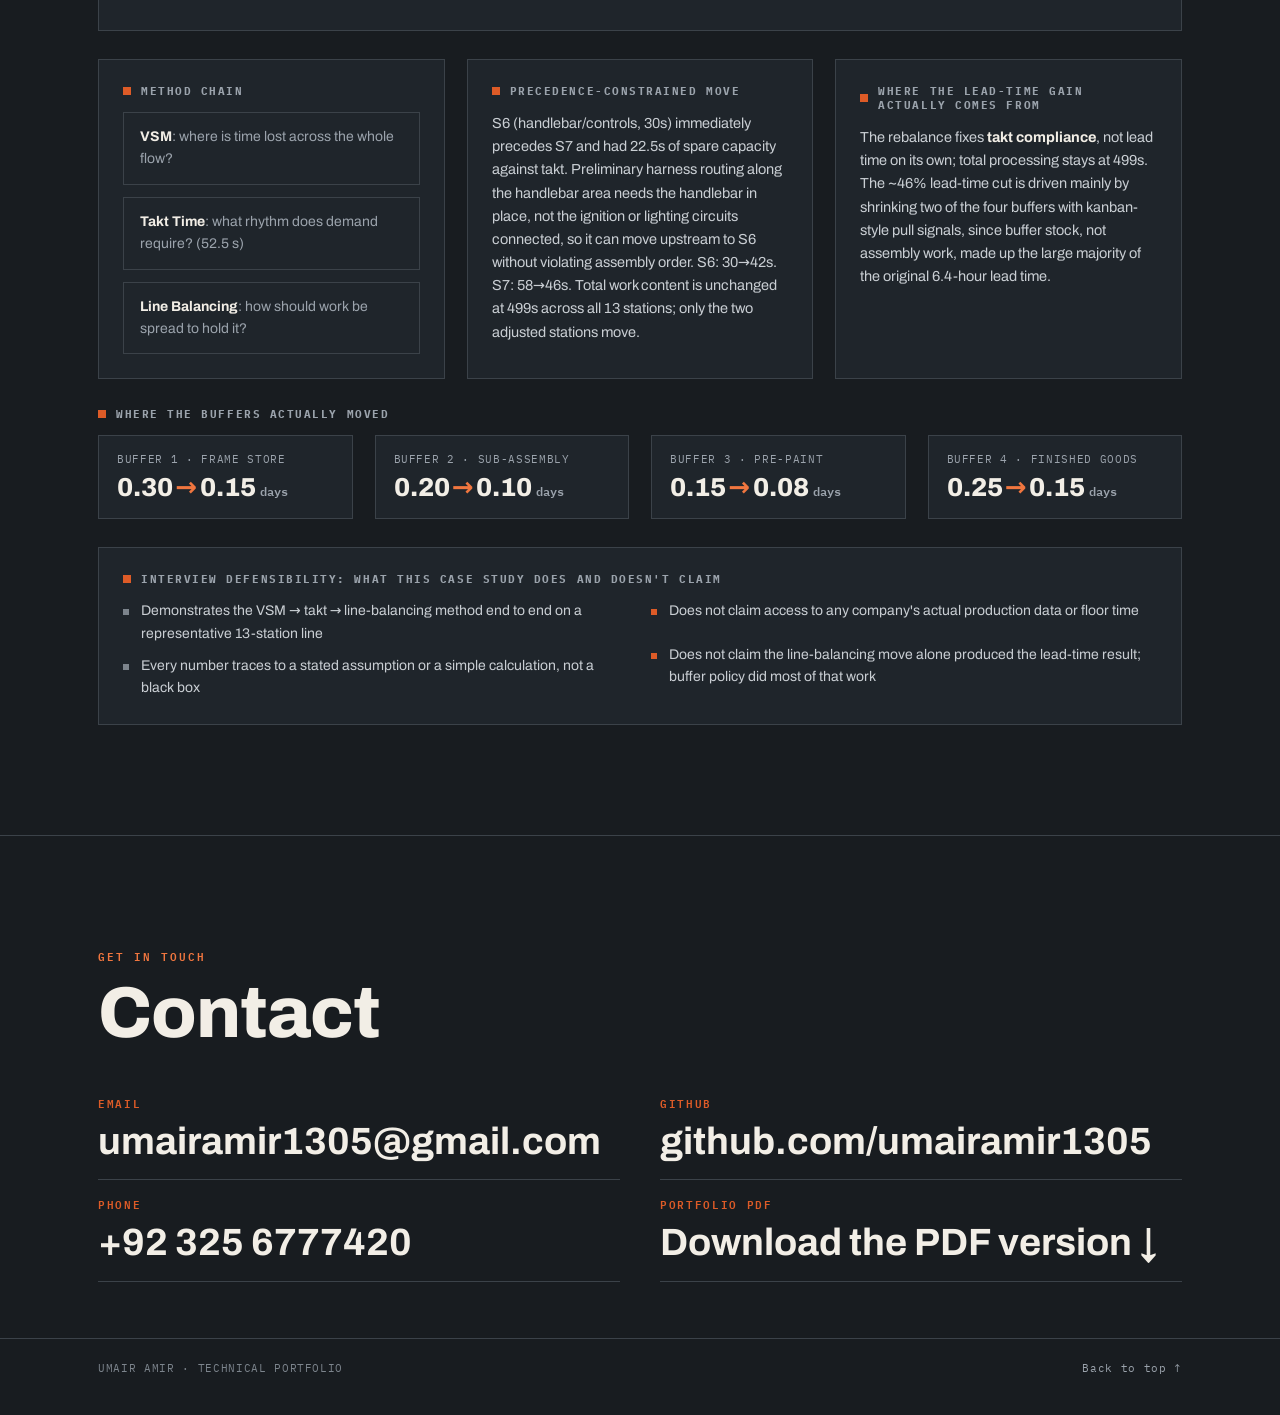
==== commit 6fb7bc59: "Add files via upload" ====
--- a/index.html
+++ b/index.html
@@ -1,608 +1,246 @@
 <!doctype html>
-<html><head><meta charset="utf-8"/><meta name="viewport" content="width=device-width, initial-scale=1"/><title>Umair Amir · Technical Portfolio</title><style>
-@font-face { font-family:'Archivo'; src: url('[data-uri]'); font-weight:400; }
-@font-face { font-family:'Archivo'; src: url('[data-uri]'); font-weight:500; }
-@font-face { font-family:'Archivo'; src: url('[data-uri]'); font-weight:600; }
-@font-face { font-family:'Archivo'; src: url('[data-uri]'); font-weight:700; }
-@font-face { font-family:'Archivo'; src: url('[data-uri]'); font-weight:800; }
-@font-face { font-family:'Archivo'; src: url('[data-uri]'); font-weight:900; }
-@font-face { font-family:'PlexMono'; src: url('[data-uri]'); font-weight:400; }
-@font-face { font-family:'PlexMono'; src: url('[data-uri]'); font-weight:500; }
-@font-face { font-family:'PlexMono'; src: url('[data-uri]'); font-weight:600; }
-@font-face { font-family:'PlexMono'; src: url('[data-uri]'); font-weight:700; }
+<html lang="en"><head>
+<meta charset="utf-8"><meta name="viewport" content="width=device-width, initial-scale=1">
+<title>Umair Amir · Technical Portfolio</title>
+<meta name="description" content="Mechanical engineering student at NUST PNEC, Karachi. Technical portfolio: vibration diagnostics, mechatronics, process control, aircraft MRO reliability and line optimization.">
+<meta name="theme-color" content="#181c20"><meta name="color-scheme" content="dark">
+<link rel="canonical" href="https://umairamir1305.github.io/">
+<link rel="icon" href="assets/favicon.svg" type="image/svg+xml">
+<meta property="og:type" content="website"><meta property="og:title" content="Umair Amir · Technical Portfolio">
+<meta property="og:description" content="Mechanical engineering student at NUST PNEC, Karachi. Technical portfolio: vibration diagnostics, mechatronics, process control, aircraft MRO reliability and line optimization."><meta property="og:url" content="https://umairamir1305.github.io/">
+<meta property="og:image" content="https://umairamir1305.github.io/assets/og.png"><meta name="twitter:card" content="summary_large_image">
+<link rel="preload" href="assets/fonts/archivo-latin-900-normal.woff2" as="font" type="font/woff2" crossorigin>
+<link rel="stylesheet" href="assets/site.css">
+</head><body>
+<a class="skip" href="#projects">Skip to projects</a>
+<header class="nav"><div class="wrap">
+  <a class="brand" href="#top">UMAIR <b>/</b> AMIR</a>
+  <nav class="links" aria-label="Sections"><a href="#vibration"><em>01</em> Vibration</a><a href="#robot"><em>02</em> Robot</a><a href="#aqualoop"><em>03</em> Aqualoop</a><a href="#mro"><em>04</em> MRO</a><a href="#vsm"><em>05</em> Line Balancing</a><a href="#contact">Contact</a><a class="pdf" href="Umair_Amir_Technical_Portfolio.pdf" download>PDF ↓</a></nav>
+</div></header>
+<main id="top">
+<section class="hero" aria-label="Introduction"><div class="wrap">
+  <svg class="crosshair" viewBox="0 0 400 400" aria-hidden="true" fill="none" stroke="#333b42" stroke-width="1.5">
+<line x1="200" y1="0" x2="200" y2="400"/><line x1="0" y1="200" x2="400" y2="200"/>
+<circle cx="200" cy="200" r="180"/><circle cx="200" cy="200" r="114"/><circle cx="200" cy="200" r="8.5" stroke="#dd5b27" stroke-width="2"/></svg>
+  <p class="kicker">Mechanical Engineering · Technical Portfolio</p>
+  <h1>UMAIR<br>AMIR</h1>
+  <p class="sub">Mechanical Engineering Student · NUST Karachi (PNEC) · Expected 2028</p>
+  <p class="tagline">Reliability<i>·</i>Predictive Diagnostics<i>·</i>MRO<i>·</i>Industrial Optimization<i>·</i>Mechatronics</p>
+  <ol class="contents" id="projects" aria-label="Projects"><li><a href="#vibration"><span class="n">01</span><span class="t">Vibration Diagnostics &amp; Predictive Maintenance</span><span class="go" aria-hidden="true">→</span><span class="s">Turbo Machinery Services · Matco Foods Centrifuge Case</span></a></li><li><a href="#robot"><span class="n">02</span><span class="t">Autonomous Pipe-Climbing Robot</span><span class="go" aria-hidden="true">→</span><span class="s">Mechatronics · AKDC Challenge 2026, 1st Place</span></a></li><li><a href="#aqualoop"><span class="n">03</span><span class="t">Multi-Loop Process Control &amp; Instrumentation</span><span class="go" aria-hidden="true">→</span><span class="s">Controls · Aqualoop Virtual Process Simulation</span></a></li><li><a href="#mro"><span class="n">04</span><span class="t">Aircraft MRO Reliability Engineering</span><span class="go" aria-hidden="true">→</span><span class="s">FMEA · RCA · RCM/MSG-3 · PIA Engineering &amp; Maintenance</span></a></li><li><a href="#vsm"><span class="n">05</span><span class="t">Motorcycle Final-Assembly Line Optimization</span><span class="go" aria-hidden="true">→</span><span class="s">Industrial Optimization · Independent Case Study</span></a></li></ol>
+  <div class="heroct"><a href="mailto:umairamir1305@gmail.com">umairamir1305@gmail.com</a><a href="tel:+923256777420">+92 325 6777420</a><a href="https://github.com/umairamir1305" target="_blank" rel="noopener">github.com/umairamir1305</a></div>
+</div></section>
 
-:root{
-  --ink:#181C20; --graphite:#333A41; --steel:#5B6570; --steel-soft:#9BA3AC;
-  --paper:#F2EEE6; --panel:#FFFFFF; --rule:#D9D2C3; --rule-soft:#E7E2D6;
-  --accent:#DD5B27; --accent-deep:#B84A20; --accent-tint:#F7E3D6; --good:#3E6E58;
-}
-*{ box-sizing:border-box; margin:0; padding:0; }
-@page{ size:11in 8.5in; margin:0; }
-body{ font-family:'Archivo',sans-serif; color:var(--graphite); background:var(--paper); }
-.page{
-  width:11in; height:8.5in; position:relative; background:var(--paper);
-  page-break-after:always; overflow:hidden;
-}
-.page:last-child{ page-break-after:auto; }
-.mono{ font-family:'PlexMono',monospace; }
-.kicker{
-  font-family:'PlexMono',monospace; font-size:9.3px; font-weight:600; letter-spacing:.16em;
-  text-transform:uppercase; color:var(--accent-deep);
-}
-.rule{ height:1px; background:var(--rule); border:none; }
-.rule-thick{ height:2px; background:var(--ink); border:none; }
-
-/* ---------- shared frame ---------- */
-.frame{ position:absolute; top:0; left:0; right:0; bottom:0; padding:0.5in 0.62in 0.42in 0.62in; }
-.pagefoot{
-  position:absolute; left:0.62in; right:0.62in; bottom:0.24in;
-  display:flex; justify-content:space-between; align-items:baseline;
-  font-family:'PlexMono',monospace; font-size:8px; letter-spacing:.06em; color:var(--steel-soft);
-  border-top:1px solid var(--rule); padding-top:6px;
-}
-.pageno{ font-weight:700; color:var(--steel); }
-
-/* ---------- header block reused on inner pages ---------- */
-.hdr{ display:flex; justify-content:space-between; align-items:flex-end; margin-bottom:14px; }
-.hdr h1{ font-size:29px; font-weight:800; color:var(--ink); letter-spacing:-.01em; margin-top:4px; line-height:1.08; }
-.badge{
-  font-family:'PlexMono',monospace; font-size:10px; font-weight:700; letter-spacing:.05em;
-  background:var(--ink); color:var(--paper); padding:7px 12px; white-space:nowrap;
-}
-.subnote{ font-size:9.6px; color:var(--steel); max-width:7.6in; line-height:1.45; margin-top:6px; }
-.tag{
-  display:inline-block; font-family:'PlexMono',monospace; font-size:7.6px; font-weight:700;
-  letter-spacing:.08em; text-transform:uppercase; border:1px solid currentColor; padding:2px 6px;
-  border-radius:2px;
-}
-.tag-illustrative{ color:var(--accent-deep); }
-.tag-measured{ color:var(--good); }
-.tag-conceptual{ color:var(--steel); }
-.tag-team{ color:var(--ink); }
-
-/* ---------- labels ---------- */
-.lbl{ font-family:'PlexMono',monospace; font-size:8.6px; font-weight:700; letter-spacing:.12em;
-  text-transform:uppercase; color:var(--steel); display:flex; align-items:center; gap:6px; margin-bottom:6px; }
-.lbl::before{ content:""; width:7px; height:7px; background:var(--accent); display:inline-block; }
-p{ font-size:9.8px; line-height:1.5; color:var(--graphite); }
-ul.plain{ list-style:none; }
-ul.plain li{ font-size:9.5px; line-height:1.48; color:var(--graphite); padding-left:11px; position:relative; margin-bottom:3px; }
-ul.plain li::before{ content:"\2022"; position:absolute; left:0; color:var(--steel-soft); }
-
-/* ---------- panels ---------- */
-.panel{ background:var(--panel); border:1px solid var(--rule); padding:12px 14px; }
-.panel-flat{ background:transparent; }
-
-/* ---------- metric tile ---------- */
-.metric{ display:flex; flex-direction:column; }
-.metric .num{ font-family:'Archivo',sans-serif; font-weight:900; font-size:26px; color:var(--ink); line-height:1; }
-.metric .num .arrow{ color:var(--accent-deep); font-weight:700; font-size:16px; margin:0 3px; }
-.metric .lab{ font-family:'PlexMono',monospace; font-size:7.6px; letter-spacing:.08em; text-transform:uppercase; color:var(--steel); margin-top:4px; }
-
-/* ---------- photo ---------- */
-figure{ margin:0; }
-figure img{ width:100%; display:block; object-fit:cover; }
-figcaption{ font-family:'PlexMono',monospace; font-size:7.6px; color:var(--steel); margin-top:4px; line-height:1.35; }
-
-/* ---------- grid utility ---------- */
-.grid{ display:grid; gap:16px; }
-
-html{ scroll-behavior:smooth; }
-body{ background:#1B1E21; margin:0; padding:0; }
-.navbar{
-  position:fixed; top:0; left:0; right:0; z-index:50; height:46px;
-  background:rgba(20,23,26,.92); backdrop-filter:blur(6px);
-  display:flex; align-items:center; gap:22px; padding:0 26px;
-  font-family:'PlexMono',monospace; font-size:10px; letter-spacing:.08em; color:#C9CED3;
-  border-bottom:1px solid #2B3238;
-}
-.navbar a{ color:#C9CED3; text-decoration:none; }
-.navbar a:hover{ color:#DD5B27; }
-.navbar .nav-name{ color:#F2EEE6; font-weight:700; margin-right:8px; }
-.pagewrap{ padding:70px 0 60px; display:flex; flex-direction:column; align-items:center; gap:34px; }
-.page{
-  box-shadow:0 24px 60px rgba(0,0,0,.45);
-  page-break-after:auto !important;
-  flex-shrink:0;
-}
-@media (max-width: 1120px){
-  .pagewrap{ transform-origin:top center; }
-}
-@media print{
-  .navbar{ display:none; }
-  body{ background:#fff; }
-  .pagewrap{ padding:0; gap:0; }
-  .page{ box-shadow:none; }
-}
-</style></head>
-<body>
-<div class="navbar">
-  <span class="nav-name">UMAIR AMIR</span>
-  <a href="#cover">Cover</a>
-  <a href="#robot">01 Robot</a>
-  <a href="#vsm">02 Line Balancing</a>
-  <a href="#reliability">03 MRO Reliability</a>
-  <a href="#vibration">04 Vibration Diagnostics</a>
-</div>
-<div class="pagewrap">
-
-    <section class="page" id="cover" style="background:#181C20;">
-      <svg viewBox="0 0 1056 816" width="1056" height="816" style="position:absolute;top:0;left:0;" xmlns="http://www.w3.org/2000/svg">
-        <line x1="0" y1="0" x2="0" y2="816" stroke="#262C32" stroke-width="1"/><line x1="33" y1="0" x2="33" y2="816" stroke="#262C32" stroke-width="1"/><line x1="66" y1="0" x2="66" y2="816" stroke="#262C32" stroke-width="1"/><line x1="99" y1="0" x2="99" y2="816" stroke="#262C32" stroke-width="1"/><line x1="132" y1="0" x2="132" y2="816" stroke="#262C32" stroke-width="1"/><line x1="165" y1="0" x2="165" y2="816" stroke="#262C32" stroke-width="1"/><line x1="198" y1="0" x2="198" y2="816" stroke="#262C32" stroke-width="1"/><line x1="231" y1="0" x2="231" y2="816" stroke="#262C32" stroke-width="1"/><line x1="264" y1="0" x2="264" y2="816" stroke="#262C32" stroke-width="1"/><line x1="297" y1="0" x2="297" y2="816" stroke="#262C32" stroke-width="1"/><line x1="330" y1="0" x2="330" y2="816" stroke="#262C32" stroke-width="1"/><line x1="363" y1="0" x2="363" y2="816" stroke="#262C32" stroke-width="1"/><line x1="396" y1="0" x2="396" y2="816" stroke="#262C32" stroke-width="1"/><line x1="429" y1="0" x2="429" y2="816" stroke="#262C32" stroke-width="1"/><line x1="462" y1="0" x2="462" y2="816" stroke="#262C32" stroke-width="1"/><line x1="495" y1="0" x2="495" y2="816" stroke="#262C32" stroke-width="1"/><line x1="528" y1="0" x2="528" y2="816" stroke="#262C32" stroke-width="1"/><line x1="561" y1="0" x2="561" y2="816" stroke="#262C32" stroke-width="1"/><line x1="594" y1="0" x2="594" y2="816" stroke="#262C32" stroke-width="1"/><line x1="627" y1="0" x2="627" y2="816" stroke="#262C32" stroke-width="1"/><line x1="660" y1="0" x2="660" y2="816" stroke="#262C32" stroke-width="1"/><line x1="693" y1="0" x2="693" y2="816" stroke="#262C32" stroke-width="1"/><line x1="726" y1="0" x2="726" y2="816" stroke="#262C32" stroke-width="1"/><line x1="759" y1="0" x2="759" y2="816" stroke="#262C32" stroke-width="1"/><line x1="792" y1="0" x2="792" y2="816" stroke="#262C32" stroke-width="1"/><line x1="825" y1="0" x2="825" y2="816" stroke="#262C32" stroke-width="1"/><line x1="858" y1="0" x2="858" y2="816" stroke="#262C32" stroke-width="1"/><line x1="891" y1="0" x2="891" y2="816" stroke="#262C32" stroke-width="1"/><line x1="924" y1="0" x2="924" y2="816" stroke="#262C32" stroke-width="1"/><line x1="957" y1="0" x2="957" y2="816" stroke="#262C32" stroke-width="1"/><line x1="990" y1="0" x2="990" y2="816" stroke="#262C32" stroke-width="1"/><line x1="1023" y1="0" x2="1023" y2="816" stroke="#262C32" stroke-width="1"/><line x1="1056" y1="0" x2="1056" y2="816" stroke="#262C32" stroke-width="1"/><line x1="0" y1="0" x2="1056" y2="0" stroke="#262C32" stroke-width="1"/><line x1="0" y1="33" x2="1056" y2="33" stroke="#262C32" stroke-width="1"/><line x1="0" y1="66" x2="1056" y2="66" stroke="#262C32" stroke-width="1"/><line x1="0" y1="99" x2="1056" y2="99" stroke="#262C32" stroke-width="1"/><line x1="0" y1="132" x2="1056" y2="132" stroke="#262C32" stroke-width="1"/><line x1="0" y1="165" x2="1056" y2="165" stroke="#262C32" stroke-width="1"/><line x1="0" y1="198" x2="1056" y2="198" stroke="#262C32" stroke-width="1"/><line x1="0" y1="231" x2="1056" y2="231" stroke="#262C32" stroke-width="1"/><line x1="0" y1="264" x2="1056" y2="264" stroke="#262C32" stroke-width="1"/><line x1="0" y1="297" x2="1056" y2="297" stroke="#262C32" stroke-width="1"/><line x1="0" y1="330" x2="1056" y2="330" stroke="#262C32" stroke-width="1"/><line x1="0" y1="363" x2="1056" y2="363" stroke="#262C32" stroke-width="1"/><line x1="0" y1="396" x2="1056" y2="396" stroke="#262C32" stroke-width="1"/><line x1="0" y1="429" x2="1056" y2="429" stroke="#262C32" stroke-width="1"/><line x1="0" y1="462" x2="1056" y2="462" stroke="#262C32" stroke-width="1"/><line x1="0" y1="495" x2="1056" y2="495" stroke="#262C32" stroke-width="1"/><line x1="0" y1="528" x2="1056" y2="528" stroke="#262C32" stroke-width="1"/><line x1="0" y1="561" x2="1056" y2="561" stroke="#262C32" stroke-width="1"/><line x1="0" y1="594" x2="1056" y2="594" stroke="#262C32" stroke-width="1"/><line x1="0" y1="627" x2="1056" y2="627" stroke="#262C32" stroke-width="1"/><line x1="0" y1="660" x2="1056" y2="660" stroke="#262C32" stroke-width="1"/><line x1="0" y1="693" x2="1056" y2="693" stroke="#262C32" stroke-width="1"/><line x1="0" y1="726" x2="1056" y2="726" stroke="#262C32" stroke-width="1"/><line x1="0" y1="759" x2="1056" y2="759" stroke="#262C32" stroke-width="1"/><line x1="0" y1="792" x2="1056" y2="792" stroke="#262C32" stroke-width="1"/>
-        <circle cx="890" cy="230" r="150" fill="none" stroke="#333B42" stroke-width="1.4"/>
-        <circle cx="890" cy="230" r="95" fill="none" stroke="#333B42" stroke-width="1"/>
-        <circle cx="890" cy="230" r="7" fill="none" stroke="#DD5B27" stroke-width="1.6"/>
-        <line x1="890" y1="20" x2="890" y2="440" stroke="#333B42" stroke-width="1"/>
-        <line x1="680" y1="230" x2="1100" y2="230" stroke="#333B42" stroke-width="1"/>
-        <circle cx="890" cy="230" r="150" fill="none" stroke="#333B42" stroke-width="1.4" transform="rotate(45 890 230)"/>
-      </svg>
-      <div class="frame" style="display:flex;flex-direction:column;justify-content:space-between;">
-        <div>
-          <div class="mono" style="font-size:9.6px;letter-spacing:.2em;color:#DD5B27;font-weight:700;">MECHANICAL ENGINEERING &middot; TECHNICAL PORTFOLIO</div>
-          <div style="font-family:'Archivo';font-weight:900;font-size:76px;letter-spacing:-.02em;color:#F2EEE6;line-height:.98;margin-top:20px;">UMAIR<br/>AMIR</div>
-          <div style="font-size:14px;color:#C9CED3;margin-top:16px;font-weight:500;">Mechanical Engineering Student &middot; NUST Karachi (PNEC) &middot; Expected 2028</div>
-          <div class="mono" style="font-size:9px;letter-spacing:.1em;color:#DD5B27;margin-top:14px;font-weight:600;">
-            RELIABILITY&nbsp;&nbsp;&middot;&nbsp;&nbsp;PREDICTIVE DIAGNOSTICS&nbsp;&nbsp;&middot;&nbsp;&nbsp;MRO&nbsp;&nbsp;&middot;&nbsp;&nbsp;INDUSTRIAL OPTIMIZATION&nbsp;&nbsp;&middot;&nbsp;&nbsp;MECHATRONICS
-          </div>
-        </div>
-        <div style="display:flex;gap:60px;">
-          <div style="width:4.6in;">
-            <div class="mono" style="font-size:8.6px;color:#7C848C;letter-spacing:.14em;margin-bottom:2px;">CONTENTS</div>
-            
-        <div style="display:flex;align-items:baseline;gap:16px;padding:12px 0;border-top:1px solid #3B4249;">
-          <div class="mono" style="font-size:12px;color:#DD5B27;font-weight:700;width:24px;">01</div>
-          <div style="flex:1;">
-            <div style="font-size:14.5px;font-weight:700;color:#F2EEE6;">Autonomous Pipe-Climbing Robot</div>
-            <div class="mono" style="font-size:8.6px;color:#9BA3AC;margin-top:2px;letter-spacing:.03em;">Mechatronics · AKDC Challenge 2026, 1st Place</div>
-          </div>
-        </div>
-        <div style="display:flex;align-items:baseline;gap:16px;padding:12px 0;border-top:1px solid #3B4249;">
-          <div class="mono" style="font-size:12px;color:#DD5B27;font-weight:700;width:24px;">02</div>
-          <div style="flex:1;">
-            <div style="font-size:14.5px;font-weight:700;color:#F2EEE6;">Motorcycle Final-Assembly Line Optimization</div>
-            <div class="mono" style="font-size:8.6px;color:#9BA3AC;margin-top:2px;letter-spacing:.03em;">Industrial Optimization · Independent Case Study</div>
-          </div>
-        </div>
-        <div style="display:flex;align-items:baseline;gap:16px;padding:12px 0;border-top:1px solid #3B4249;">
-          <div class="mono" style="font-size:12px;color:#DD5B27;font-weight:700;width:24px;">03</div>
-          <div style="flex:1;">
-            <div style="font-size:14.5px;font-weight:700;color:#F2EEE6;">Aircraft MRO Reliability Engineering</div>
-            <div class="mono" style="font-size:8.6px;color:#9BA3AC;margin-top:2px;letter-spacing:.03em;">FMEA · RCA · RCM/MSG-3 · PIA Engineering & Maintenance</div>
-          </div>
-        </div>
-        <div style="display:flex;align-items:baseline;gap:16px;padding:12px 0;border-top:1px solid #3B4249;">
-          <div class="mono" style="font-size:12px;color:#DD5B27;font-weight:700;width:24px;">04</div>
-          <div style="flex:1;">
-            <div style="font-size:14.5px;font-weight:700;color:#F2EEE6;">Vibration Diagnostics & Predictive Maintenance</div>
-            <div class="mono" style="font-size:8.6px;color:#9BA3AC;margin-top:2px;letter-spacing:.03em;">Turbo Machinery Services · Matco Foods Centrifuge Case</div>
-          </div>
-        </div>
-          </div>
-          <div style="flex:1;display:flex;flex-direction:column;justify-content:flex-end;padding-bottom:10px;">
-            <div class="mono" style="font-size:9px;color:#C9CED3;line-height:2;">
-              umairamir1305@gmail.com<br/>
-              +92 325 6777420<br/>
-              umairamir1305.github.io
-            </div>
-          </div>
-        </div>
+<section class="proj" id="vibration" aria-labelledby="h-vibration"><div class="wrap">
+<header class="proj-head"><div><p class="kicker">Project 01 · Predictive Diagnostics · Turbo Machinery Services Internship</p><h2 id="h-vibration">Vibration Diagnostics: Centrifugal Separator, Matco Foods</h2></div><p class="badge hot">2.97 mm/s vs. 1.5 mm/s BASELINE</p></header>
+<p class="lead">Field vibration diagnosis during a rotating-equipment internship at Turbo Machinery Services (Karachi), on a client job at Matco Foods Ltd. <span class="tag good">Measured, CSI 2130 / DigivibeMX</span></p>
+<div class="stack">
+  <div class="grid split">
+    <div class="grid g2">
+      <figure class="fig crop"><img src="assets/img/csi-reading.jpg" alt="CSI 2130 machinery health analyzer showing a Vib Alarm status" loading="lazy" style="object-position:center 38%"><figcaption>CSI 2130 route reading flags a Vib Alarm status at 2.9707 mm/s peak.</figcaption></figure>
+      <figure class="fig crop"><img src="assets/img/separator.jpg" alt="SUGROUP centrifugal separator at Matco Foods" loading="lazy" style="object-position:center 62%"><figcaption>SUGROUP centrifugal separator, Matco Foods: asset under investigation.</figcaption></figure>
+    </div>
+    <div class="card"><div class="lbl">Machine Symptom</div>
+      <div class="metrics" style="grid-template-columns:1fr 1fr">
+        <div class="metric"><div class="num">1.5</div><div class="lab">Baseline, mm/s</div></div>
+        <div class="metric"><div class="num" style="color:var(--accent-text)">2.97</div><div class="lab">Measured peak, mm/s</div></div>
       </div>
-    </section>
-    
-
-    <section class="page" id="robot">
-      <div class="frame">
-        <div class="hdr">
-          <div>
-            <div class="kicker">Project 01 &middot; Mechatronics &middot; Team Design Challenge</div>
-            <h1>Autonomous Pipe-Climbing Robot</h1>
-          </div>
-          <div class="badge">1ST PLACE &middot; AKDC CHALLENGE 2026</div>
-        </div>
-        <p class="subnote">Abul Kalam Azad Design Challenge (IMechE), 2026, a five-member team design-build competition. Team Ascendants: M. Hassaan, Emmanuel Shamim, Ahsan Akram, Umair, M. Yasir. <span class="tag tag-team">Team Project</span></p>
-
-        <div class="grid" style="grid-template-columns:1.42fr 1fr;margin-top:16px;">
-          <div>
-            <div class="lbl">Engineering Question</div>
-            <p style="font-size:11px;font-style:italic;color:var(--ink);margin-bottom:12px;">How can a compact, four-wheel mechanism autonomously climb a 22&nbsp;mm vertical pipe while holding sufficient contact force, and execute a controlled payload release, within a 400&nbsp;mm &times; 300&nbsp;mm envelope?</p>
-
-            <div class="lbl">Constraints</div>
-            <ul class="plain" style="columns:2;column-gap:18px;margin-bottom:10px;">
-              <li>Max envelope 400&nbsp;mm dia. &times; 300&nbsp;mm length</li>
-              <li>Climb 22&nbsp;mm vertical copper pipe</li>
-              <li>Fully autonomous operation required</li>
-              <li>Green LED continuously on during run</li>
-              <li>Red LED + buzzer at defined events</li>
-              <li>Friction force (μN) must exceed robot weight</li>
-            </ul>
-
-            <div class="lbl">Force Chain</div>
-            <div class="panel" style="padding:10px 14px 4px;">
-    <svg viewBox="0 0 560 92" xmlns="http://www.w3.org/2000/svg" font-family="PlexMono, monospace">
-      <g font-size="9.6" font-weight="700" fill="#181C20">
-        <rect x="0" y="30" width="122" height="32" fill="#FFFFFF" stroke="#181C20" stroke-width="1.3"/>
-        <text x="61" y="50" text-anchor="middle">MOTOR TORQUE</text>
-        <rect x="146" y="30" width="122" height="32" fill="#FFFFFF" stroke="#181C20" stroke-width="1.3"/>
-        <text x="207" y="50" text-anchor="middle">CONTACT FORCE</text>
-        <rect x="292" y="30" width="100" height="32" fill="#FFFFFF" stroke="#181C20" stroke-width="1.3"/>
-        <text x="342" y="50" text-anchor="middle">FRICTION</text>
-        <rect x="416" y="24" width="144" height="44" fill="#DD5B27" stroke="#B84A20" stroke-width="1.3"/>
-        <text x="488" y="42" text-anchor="middle" fill="#FFFFFF">CLIMBING</text>
-        <text x="488" y="55" text-anchor="middle" fill="#FFFFFF">CAPABILITY</text>
-      </g>
-      <g stroke="#5B6570" stroke-width="1.6" fill="none" marker-end="url(#ah)">
-        <line x1="122" y1="46" x2="144" y2="46"/>
-        <line x1="268" y1="46" x2="290" y2="46"/>
-        <line x1="392" y1="46" x2="414" y2="46"/>
-      </g>
-      <defs><marker id="ah" markerWidth="8" markerHeight="8" refX="6" refY="3" orient="auto"><path d="M0,0 L6,3 L0,6 Z" fill="#5B6570"/></marker></defs>
-      <text x="0" y="85" font-size="8.6" fill="#5B6570">Design constraint: Friction Force (μN) ≥ Weight of Robot</text>
-    </svg>
-    </div>
-
-            <div class="lbl" style="margin-top:12px;">Control Logic</div>
-            <div class="panel" style="padding:10px 14px 4px;">
-    <svg viewBox="0 0 560 92" xmlns="http://www.w3.org/2000/svg" font-family="PlexMono, monospace">
-      <g font-size="9.2" font-weight="700" fill="#181C20">
-        <rect x="0" y="30" width="118" height="32" fill="#FFFFFF" stroke="#181C20" stroke-width="1.3"/>
-        <text x="59" y="50" text-anchor="middle">SENSOR INPUT</text>
-        <rect x="142" y="30" width="150" height="32" fill="#FFFFFF" stroke="#181C20" stroke-width="1.3"/>
-        <text x="217" y="50" text-anchor="middle">ARDUINO NANO</text>
-        <rect x="316" y="30" width="100" height="32" fill="#FFFFFF" stroke="#181C20" stroke-width="1.3"/>
-        <text x="366" y="50" text-anchor="middle">DECISION</text>
-        <rect x="440" y="24" width="120" height="44" fill="#DD5B27" stroke="#B84A20" stroke-width="1.3"/>
-        <text x="500" y="42" text-anchor="middle" fill="#FFFFFF">SERVO /</text>
-        <text x="500" y="55" text-anchor="middle" fill="#FFFFFF">MOTOR ACTION</text>
-      </g>
-      <g stroke="#5B6570" stroke-width="1.6" fill="none" marker-end="url(#ah2)">
-        <line x1="118" y1="46" x2="140" y2="46"/>
-        <line x1="292" y1="46" x2="314" y2="46"/>
-        <line x1="416" y1="46" x2="438" y2="46"/>
-      </g>
-      <defs><marker id="ah2" markerWidth="8" markerHeight="8" refX="6" refY="3" orient="auto"><path d="M0,0 L6,3 L0,6 Z" fill="#5B6570"/></marker></defs>
-      <text x="0" y="85" font-size="8.6" fill="#5B6570">Sequence: climb → hold 10s at top (red LED + buzzer) → descend to midpoint → release chain → return to start</text>
-    </svg>
-    </div>
-
-            <div class="lbl" style="margin-top:12px;">Mechanical Design</div>
-            <p>Rigid slotted-metal frame with movable brackets: tightening or loosening the mounting screws expands or contracts the wheel assembly, so the same frame adapts its contact force to different pipe diameters. Four motor-driven, rubber-tired wheels (67&nbsp;mm dia.) press against the pipe in a symmetrical arrangement, keeping weight distribution balanced and resisting tilt while climbing. High-torque, low-speed gear motors provide the controlled vertical motion the friction budget requires.</p>
-          </div>
-
-          <div>
-            <figure style="margin-bottom:8px;">
-              <img src="[data-uri]